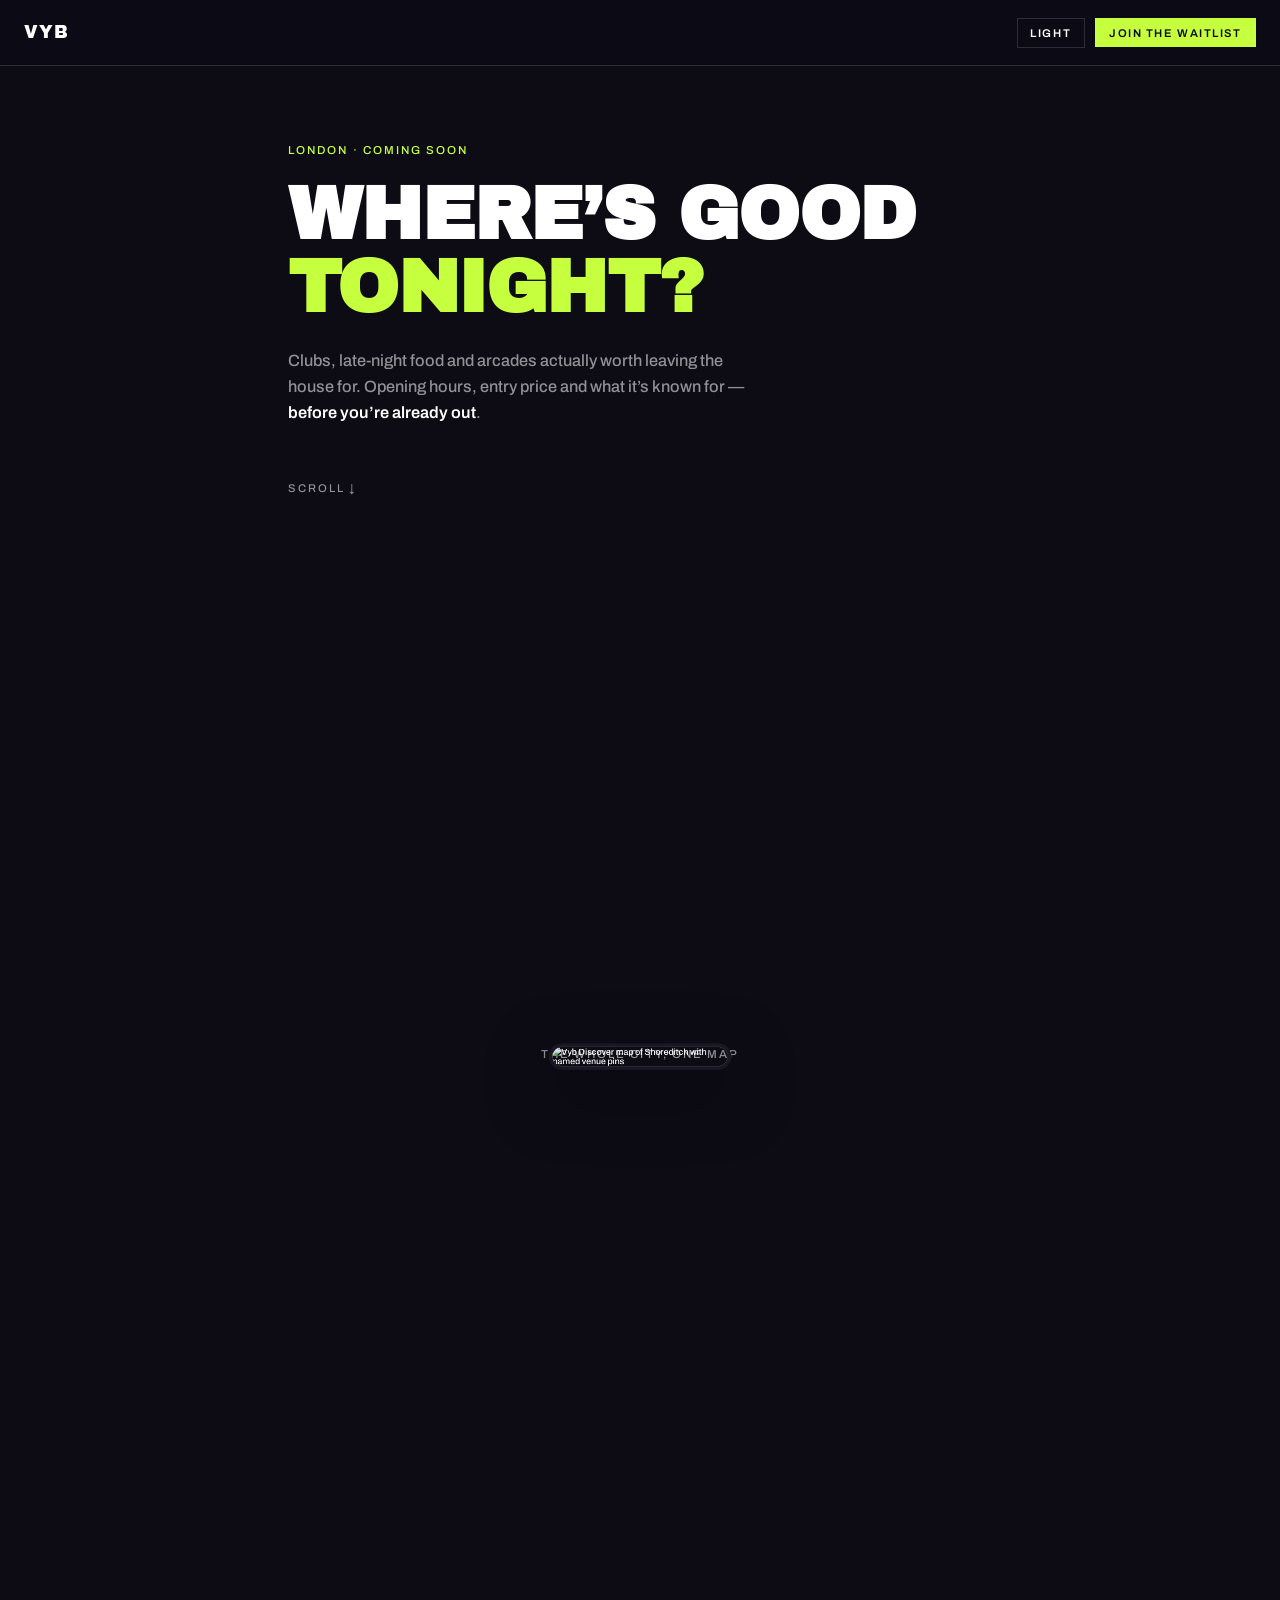
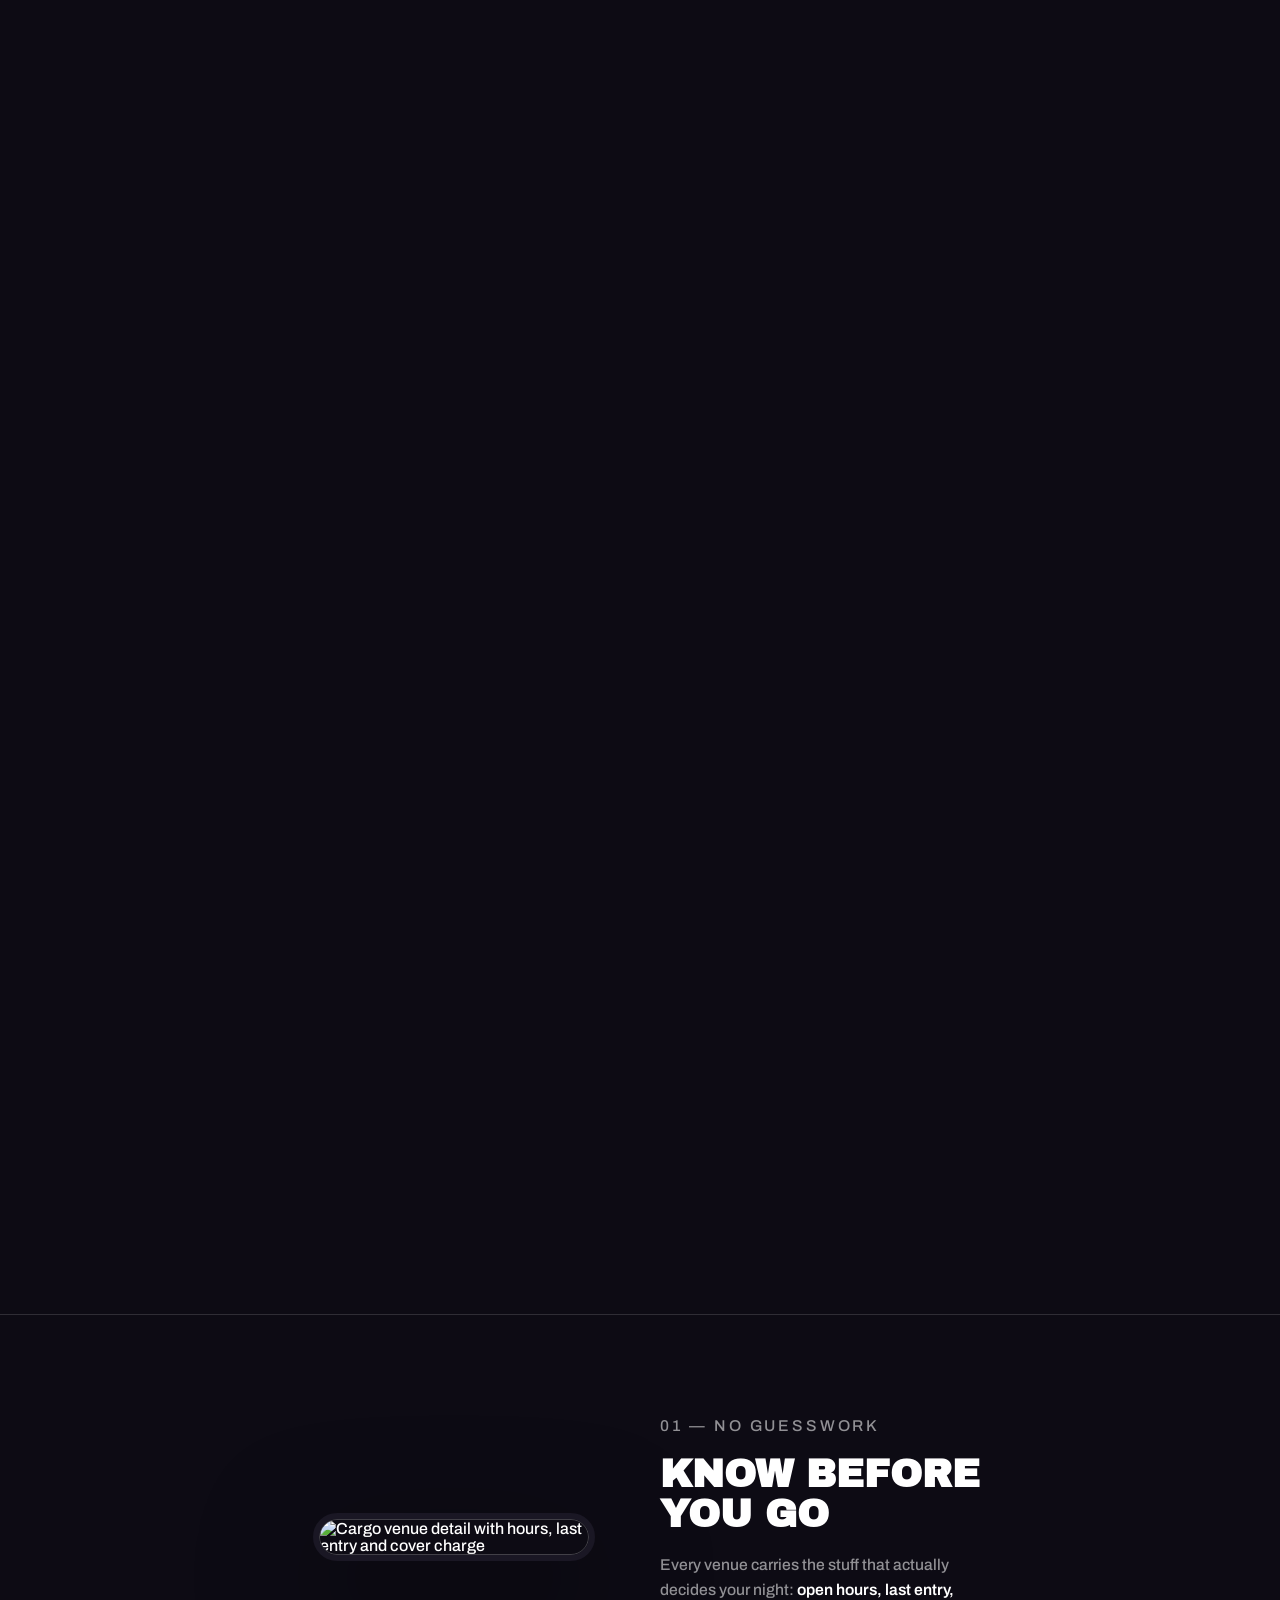
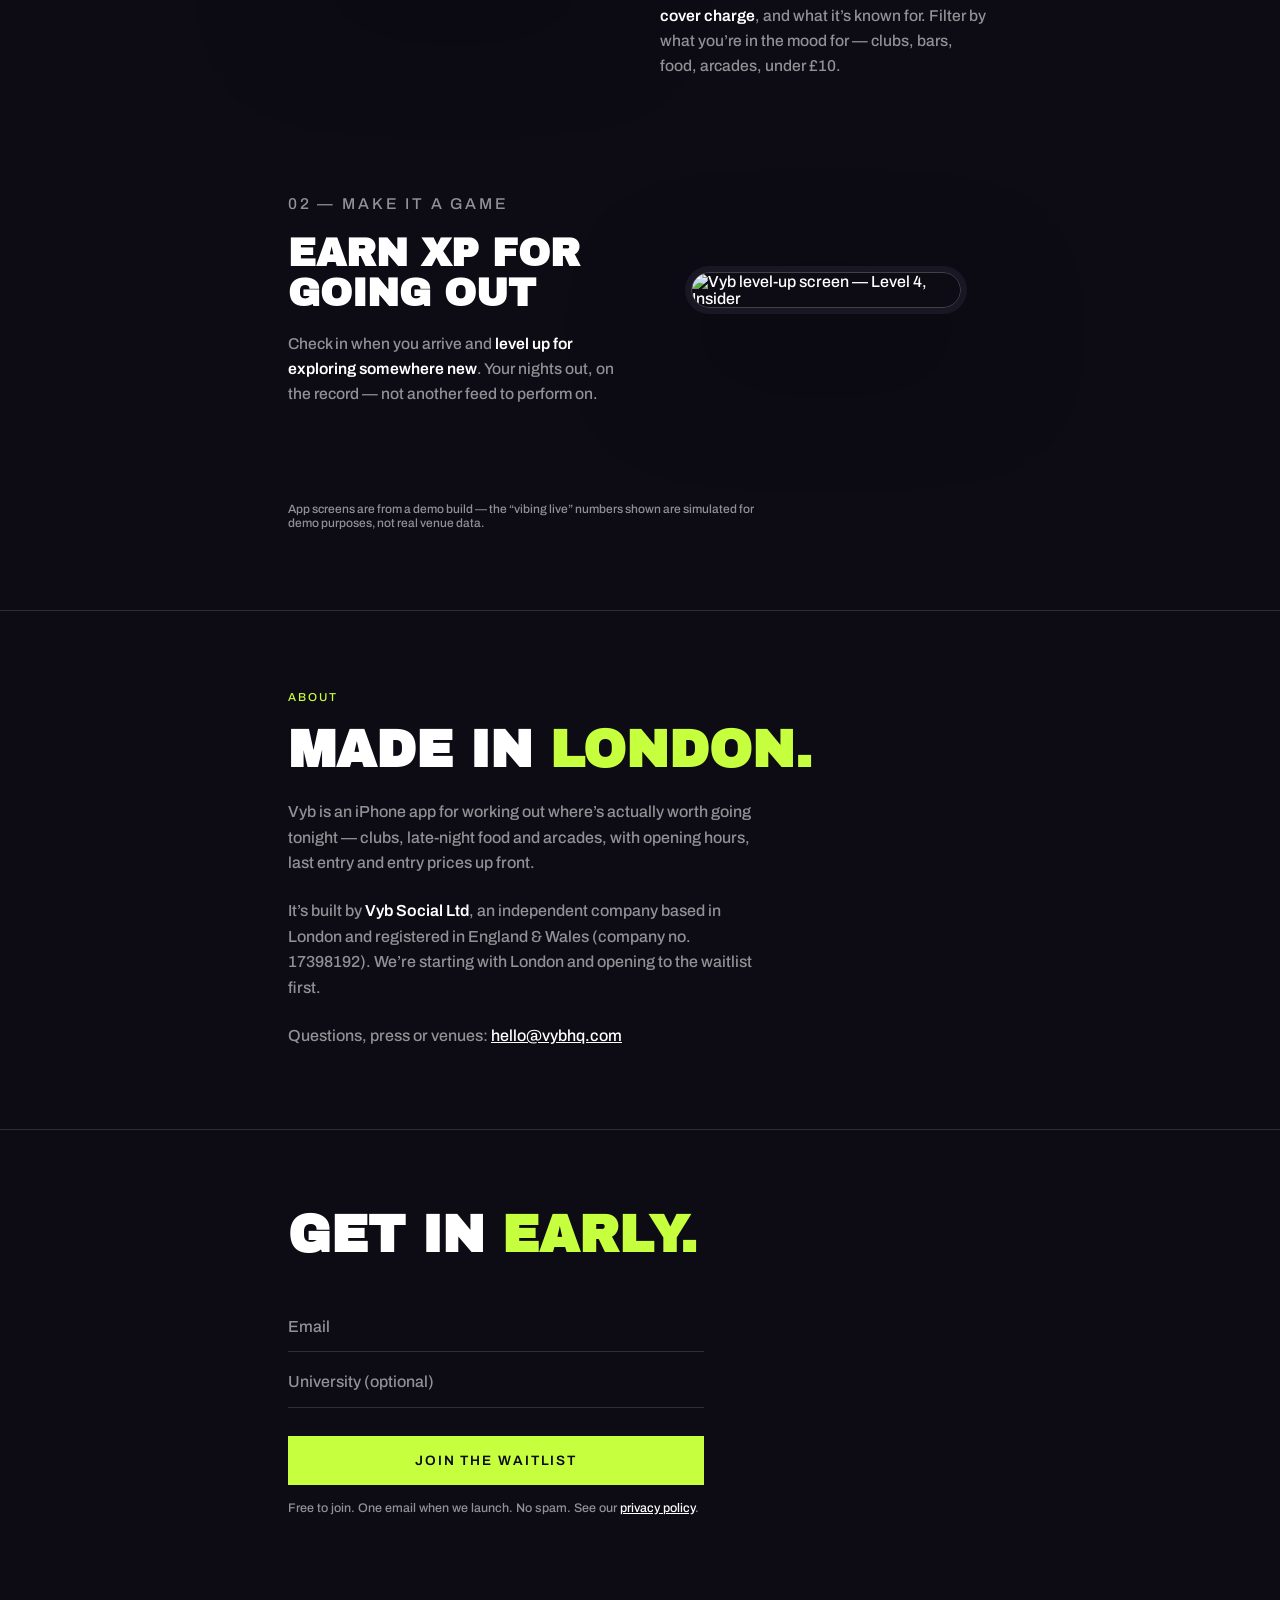
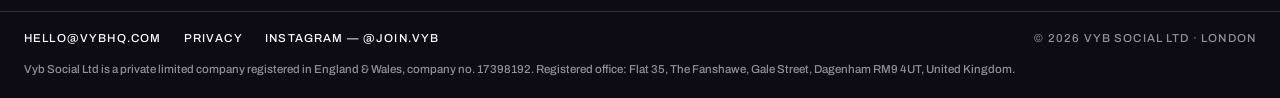
==== index.html @ f9a5bfe7 "Add About section, company footer, and privacy policy page Ties vybhq.com to Vyb Social Ltd for Appl" ====
<!DOCTYPE html>
<html lang="en">
<head>
<meta charset="utf-8">
<meta name="viewport" content="width=device-width, initial-scale=1">
<title>Vyb — Where's good tonight?</title>
<meta name="description" content="Vyb is how London finds where's actually good tonight — clubs, late-night food and arcades, with real prices up front. Join the waitlist.">
<meta property="og:title" content="Vyb — Where's good tonight?">
<meta property="og:description" content="How London finds where's actually good tonight. Join the waitlist.">
<meta property="og:type" content="website">
<link rel="icon" href="data:image/svg+xml,<svg xmlns='http://www.w3.org/2000/svg' viewBox='0 0 100 100'><rect width='100' height='100' rx='22' fill='%230D0B14'/><text x='50' y='72' font-size='60' font-family='Arial Black,sans-serif' font-weight='900' fill='%23C6FF3E' text-anchor='middle'>V</text></svg>">
<link rel="preconnect" href="https://fonts.googleapis.com">
<link rel="preconnect" href="https://fonts.gstatic.com" crossorigin>
<link href="https://fonts.googleapis.com/css2?family=Archivo:wght@500;600&family=Archivo+Black&display=swap" rel="stylesheet">
<style>
  :root {
    --bg: #0D0B14;
    --ink: #FFFFFF;
    --accent: #C6FF3E;
    --on-accent: #0D0B14;
    --muted: rgba(255,255,255,.55);
    --line: rgba(255,255,255,.14);
    --phone-shadow: rgba(0,0,0,.6);
    --phone-rim: rgba(255,255,255,.22);
    --phone-bezel: #1a1724;
    --header-bg: rgba(13,11,20,.85);
  }
  [data-theme="light"] {
    --bg: #FFF6E8;
    --ink: #1B1B1B;
    --accent: #FF5C1F;
    --on-accent: #FFFFFF;
    --muted: #9C8B72;
    --line: rgba(27,27,27,.16);
    --phone-shadow: rgba(27,27,27,.25);
    --phone-rim: rgba(27,27,27,.35);
    --phone-bezel: #1B1B1B;
    --header-bg: rgba(255,246,232,.88);
  }
  * { margin: 0; padding: 0; box-sizing: border-box; }
  html { -webkit-text-size-adjust: 100%; scroll-behavior: smooth; }
  body {
    background: var(--bg);
    color: var(--ink);
    font-family: "Archivo", system-ui, sans-serif;
    font-weight: 500;
    overflow-x: hidden;
    transition: background .25s, color .25s;
  }
  header {
    position: fixed;
    top: 0; left: 0; right: 0;
    z-index: 10;
    display: flex;
    justify-content: space-between;
    align-items: center;
    padding: 1.1rem 1.5rem;
    background: var(--header-bg);
    backdrop-filter: blur(12px);
    border-bottom: 1px solid var(--line);
  }
  .header-right { display: flex; align-items: center; gap: .6rem; }
  .theme-toggle {
    font: inherit;
    font-size: .7rem;
    font-weight: 600;
    letter-spacing: .14em;
    text-transform: uppercase;
    color: var(--ink);
    background: none;
    border: 1px solid var(--line);
    padding: .5rem .8rem;
    cursor: pointer;
    margin: 0;
    width: auto;
  }
  .theme-toggle:hover { border-color: var(--ink); opacity: 1; }
  .wordmark {
    font-family: "Archivo Black", sans-serif;
    font-size: 1.1rem;
    letter-spacing: .06em;
  }
  .header-cta {
    font-size: .7rem;
    font-weight: 600;
    letter-spacing: .14em;
    text-transform: uppercase;
    color: var(--on-accent);
    background: var(--accent);
    padding: .55rem .9rem;
    text-decoration: none;
  }
  section { padding: 0 1.5rem; }
  .inner { max-width: 44rem; margin: 0 auto; }

  /* hero */
  .hero { padding-top: 9rem; padding-bottom: 5rem; }
  .kicker {
    font-size: .72rem;
    letter-spacing: .18em;
    text-transform: uppercase;
    color: var(--accent);
    margin-bottom: 1.4rem;
  }
  h1 {
    font-family: "Archivo Black", sans-serif;
    font-size: clamp(2.6rem, 11vw, 4.6rem);
    line-height: .98;
    text-transform: uppercase;
    letter-spacing: -.01em;
  }
  h1 span { color: var(--accent); }
  .sub {
    margin-top: 1.6rem;
    max-width: 30rem;
    font-size: 1.02rem;
    line-height: 1.6;
    color: var(--muted);
  }
  .sub b { color: var(--ink); font-weight: 600; }
  .scroll-cue {
    margin-top: 3.5rem;
    font-size: .7rem;
    letter-spacing: .18em;
    text-transform: uppercase;
    color: var(--muted);
  }

  /* sticky phone zoom */
  .zoom-stage { height: 260svh; position: relative; padding: 0; }
  .zoom-sticky {
    position: sticky;
    top: 0;
    height: 100svh;
    display: flex;
    flex-direction: column;
    align-items: center;
    justify-content: center;
    overflow: hidden;
  }
  .phone {
    width: min(72vw, 320px);
    border-radius: 2.6rem;
    border: 1px solid var(--phone-rim);
    outline: 6px solid var(--phone-bezel);
    overflow: hidden;
    transform-origin: center center;
    will-change: transform;
    box-shadow: 0 40px 120px var(--phone-shadow);
  }
  .phone img { display: block; width: 100%; height: auto; }
  .zoom-caption {
    margin-top: 1.4rem;
    text-align: center;
    font-size: .72rem;
    letter-spacing: .18em;
    text-transform: uppercase;
    color: var(--muted);
    transition: opacity .3s;
  }

  /* feature rows */
  .features { border-top: 1px solid var(--line); padding-top: 5rem; padding-bottom: 2rem; }
  .feature {
    display: grid;
    grid-template-columns: 1fr;
    gap: 2.5rem;
    align-items: center;
    padding-bottom: 6rem;
  }
  @media (min-width: 700px) {
    .feature { grid-template-columns: 1fr 1fr; }
    .feature.flip .feature-media { order: 2; }
  }
  .feature-media { display: flex; justify-content: center; }
  .feature-media .phone {
    width: min(64vw, 270px);
    opacity: 0;
    transform: translateY(40px) scale(.96);
    transition: opacity .7s ease, transform .7s ease;
  }
  .feature.visible .phone { opacity: 1; transform: none; }
  .demo-note {
    font-size: .75rem;
    color: var(--muted);
    padding-bottom: 3rem;
    max-width: 30rem;
  }
  .f-num {
    font-size: .72rem;
    letter-spacing: .18em;
    text-transform: uppercase;
    color: var(--accent);
    margin-bottom: 1rem;
  }
  .feature h2 {
    font-family: "Archivo Black", sans-serif;
    font-size: clamp(1.7rem, 6vw, 2.4rem);
    line-height: 1.05;
    text-transform: uppercase;
  }
  .feature p {
    margin-top: 1.1rem;
    font-size: .98rem;
    line-height: 1.6;
    color: var(--muted);
    max-width: 26rem;
  }
  .feature p b { color: var(--ink); font-weight: 600; }

  /* waitlist */
  .join { border-top: 1px solid var(--line); padding-top: 5rem; padding-bottom: 6rem; }
  .join h2, .about h2 {
    font-family: "Archivo Black", sans-serif;
    font-size: clamp(2rem, 8vw, 3.2rem);
    line-height: 1;
    text-transform: uppercase;
  }
  .join h2 span, .about h2 span { color: var(--accent); }

  /* about */
  .about { border-top: 1px solid var(--line); padding-top: 5rem; padding-bottom: 5rem; }
  .about p:not(.kicker) {
    margin-top: 1.4rem;
    max-width: 30rem;
    font-size: 1rem;
    line-height: 1.6;
    color: var(--muted);
  }
  .about b { color: var(--ink); font-weight: 600; }
  .about a { color: var(--ink); }
  form { margin-top: 2.5rem; max-width: 26rem; }
  .field { border-bottom: 1px solid var(--line); }
  .field + .field { margin-top: .25rem; }
  input {
    width: 100%;
    font: inherit;
    font-size: 1rem;
    color: var(--ink);
    background: none;
    border: none;
    padding: 1.05rem 0;
    outline: none;
  }
  input::placeholder { color: var(--muted); }
  .field:focus-within { border-color: var(--accent); }
  button {
    margin-top: 1.75rem;
    width: 100%;
    font: inherit;
    font-weight: 600;
    font-size: .85rem;
    letter-spacing: .14em;
    text-transform: uppercase;
    color: var(--on-accent);
    background: var(--accent);
    border: none;
    padding: 1.05rem;
    cursor: pointer;
  }
  button:hover { opacity: .92; }
  button:disabled { opacity: .55; cursor: wait; }
  .note { margin-top: 1rem; font-size: .78rem; color: var(--muted); }
  .note a { color: var(--ink); }
  .error { display: none; margin-top: .9rem; font-size: .85rem; color: var(--accent); }
  #success { display: none; margin-top: 2.5rem; max-width: 26rem; }
  #success .in {
    font-size: .72rem;
    letter-spacing: .18em;
    text-transform: uppercase;
    color: var(--muted);
  }
  #success .position {
    font-family: "Archivo Black", sans-serif;
    font-size: clamp(3rem, 14vw, 5rem);
    line-height: 1;
    color: var(--accent);
    margin: .6rem 0 1rem;
  }
  #success .move-up { font-size: .95rem; line-height: 1.6; color: var(--muted); }
  #success .move-up b { color: var(--ink); font-weight: 600; }
  .share-row { display: flex; gap: .6rem; margin-top: 1.5rem; }
  .share-row a, .share-row button {
    flex: 1;
    margin: 0;
    display: flex;
    align-items: center;
    justify-content: center;
    font-size: .8rem;
    font-weight: 600;
    letter-spacing: .1em;
    text-transform: uppercase;
    padding: .95rem .5rem;
    text-decoration: none;
    cursor: pointer;
  }
  .share-row .wa { background: var(--accent); color: var(--on-accent); border: 1px solid var(--accent); }
  .share-row .copy { background: none; color: var(--ink); border: 1px solid var(--line); }

  footer {
    border-top: 1px solid var(--line);
    padding: 1.25rem 1.5rem;
    display: flex;
    justify-content: space-between;
    align-items: center;
    gap: 1rem;
    flex-wrap: wrap;
    font-size: .72rem;
    letter-spacing: .1em;
    text-transform: uppercase;
    color: var(--muted);
  }
  footer a { color: var(--ink); text-decoration: none; }
  footer a:hover { color: var(--accent); }
  .footer-links { display: flex; flex-wrap: wrap; gap: .6rem 1.4rem; }
  .legal {
    flex-basis: 100%;
    font-size: .72rem;
    letter-spacing: 0;
    text-transform: none;
    line-height: 1.6;
  }

  @media (prefers-reduced-motion: reduce) {
    .zoom-stage { height: auto; padding: 4rem 1.5rem; }
    .zoom-sticky { position: static; height: auto; }
    .phone { transform: none !important; }
    .feature-media .phone { opacity: 1; transform: none; transition: none; }
  }
</style>
<script async src="https://aromatic-caribou-889.convex.site/api/a/am_lQ6qWeXBk58IrmuK"></script>
</head>
<body>
  <header>
    <div class="wordmark">VYB</div>
    <div class="header-right">
      <button class="theme-toggle" id="theme-toggle" type="button" aria-label="Switch colour theme">Light</button>
      <a class="header-cta" href="#join">Join the waitlist</a>
    </div>
  </header>

  <section class="hero">
    <div class="inner">
      <p class="kicker">London · Coming soon</p>
      <h1>Where’s good <span>tonight?</span></h1>
      <p class="sub">Clubs, late-night food and arcades actually worth leaving the house for. Opening hours, entry price and what it’s known for — <b>before you’re already out</b>.</p>
      <p class="scroll-cue">Scroll ↓</p>
    </div>
  </section>

  <section class="zoom-stage" id="zoom-stage">
    <div class="zoom-sticky">
      <div class="phone" id="zoom-phone">
        <img src="assets/07-discover-zoom.png" data-dark="assets/07-discover-zoom.png" data-light="assets/08-discover-day.png" alt="Vyb Discover map of Shoreditch with named venue pins" loading="lazy">
      </div>
      <p class="zoom-caption" id="zoom-caption">The whole city, one map</p>
    </div>
  </section>

  <section class="features">
    <div class="inner">
      <div class="feature">
        <div class="feature-media"><div class="phone"><img src="assets/04-detail.png" data-dark="assets/04-detail.png" data-light="assets/09-detail-day.png" alt="Cargo venue detail with hours, last entry and cover charge" loading="lazy"></div></div>
        <div class="feature-copy">
          <p class="f-num">01 — No guesswork</p>
          <h2>Know before you go</h2>
          <p>Every venue carries the stuff that actually decides your night: <b>open hours, last entry, cover charge</b>, and what it’s known for. Filter by what you’re in the mood for — clubs, bars, food, arcades, under £10.</p>
        </div>
      </div>
      <div class="feature flip">
        <div class="feature-media"><div class="phone"><img src="assets/10-levelup-night.png" data-dark="assets/10-levelup-night.png" data-light="assets/11-levelup-day.png" alt="Vyb level-up screen — Level 4, Insider" loading="lazy"></div></div>
        <div class="feature-copy">
          <p class="f-num">02 — Make it a game</p>
          <h2>Earn XP for going out</h2>
          <p>Check in when you arrive and <b>level up for exploring somewhere new</b>. Your nights out, on the record — not another feed to perform on.</p>
        </div>
      </div>
      <p class="demo-note">App screens are from a demo build — the “vibing live” numbers shown are simulated for demo purposes, not real venue data.</p>
    </div>
  </section>

  <section class="about" id="about">
    <div class="inner">
      <p class="kicker">About</p>
      <h2>Made in <span>London.</span></h2>
      <p>Vyb is an iPhone app for working out where’s actually worth going tonight — clubs, late-night food and arcades, with opening hours, last entry and entry prices up front.</p>
      <p>It’s built by <b>Vyb Social Ltd</b>, an independent company based in London and registered in England &amp; Wales (company no. 17398192). We’re starting with London and opening to the waitlist first.</p>
      <p>Questions, press or venues: <a href="mailto:hello@vybhq.com">hello@vybhq.com</a></p>
    </div>
  </section>

  <section class="join" id="join">
    <div class="inner">
      <h2>Get in <span>early.</span></h2>
      <form id="waitlist-form" novalidate>
        <div class="field">
          <input type="email" id="email" name="email" placeholder="Email" autocomplete="email" required>
        </div>
        <div class="field">
          <input type="text" id="university" name="university" placeholder="University (optional)" autocomplete="organization" list="unis">
        </div>
        <datalist id="unis">
          <option value="UCL"><option value="King's College London"><option value="Imperial College London">
          <option value="LSE"><option value="Queen Mary University of London"><option value="City, University of London">
          <option value="University of Westminster"><option value="Goldsmiths"><option value="University of the Arts London">
          <option value="University of Greenwich"><option value="London Met"><option value="Kingston University">
          <option value="Middlesex University"><option value="Brunel University"><option value="University of East London">
          <option value="Roehampton"><option value="St George's"><option value="Royal Holloway">
        </datalist>
        <button type="submit" id="join-btn">Join the waitlist</button>
        <p class="error" id="error-msg"></p>
      </form>
      <p class="note">Free to join. One email when we launch. No spam. See our <a href="privacy.html">privacy policy</a>.</p>

      <div id="success">
        <p class="in">You’re in — your spot</p>
        <div class="position" id="position">#—</div>
        <p class="move-up">Every mate who joins with your link <b>moves you up the list</b>.</p>
        <div class="share-row">
          <a class="wa" id="wa-share" href="#" target="_blank" rel="noopener">Share on WhatsApp</a>
          <button class="copy" id="copy-link" type="button">Copy link</button>
        </div>
      </div>
    </div>
  </section>

  <footer>
    <nav class="footer-links">
      <a href="mailto:hello@vybhq.com">hello@vybhq.com</a>
      <a href="privacy.html">Privacy</a>
      <a href="https://instagram.com/join.vyb" target="_blank" rel="noopener">Instagram — @join.vyb</a>
    </nav>
    <span>© 2026 Vyb Social Ltd · London</span>
    <p class="legal">Vyb Social Ltd is a private limited company registered in England &amp; Wales, company no. 17398192. Registered office: Flat 35, The Fanshawe, Gale Street, Dagenham RM9 4UT, United Kingdom.</p>
  </footer>

<script>
  // Theme toggle: mirrors the app's night (default) / day modes.
  (function () {
    var root = document.documentElement;
    var btn = document.getElementById("theme-toggle");
    function apply(mode) {
      if (mode === "light") root.setAttribute("data-theme", "light");
      else root.removeAttribute("data-theme");
      btn.textContent = mode === "light" ? "Dark" : "Light";
      document.querySelectorAll("img[data-dark]").forEach(function (img) {
        img.src = mode === "light" ? img.dataset.light : img.dataset.dark;
      });
      try { localStorage.setItem("vyb-theme", mode); } catch (e) {}
    }
    var saved = null;
    try { saved = localStorage.getItem("vyb-theme"); } catch (e) {}
    if (saved === "light") apply("light");
    btn.addEventListener("click", function () {
      apply(root.getAttribute("data-theme") === "light" ? "dark" : "light");
    });
  })();

  // Sticky phone zoom: scale/settle the phone as the stage scrolls through.
  (function () {
    var stage = document.getElementById("zoom-stage");
    var phone = document.getElementById("zoom-phone");
    var caption = document.getElementById("zoom-caption");
    var reduced = window.matchMedia("(prefers-reduced-motion: reduce)").matches;
    if (reduced) return;
    function onScroll() {
      var r = stage.getBoundingClientRect();
      var total = r.height - window.innerHeight;
      var p = Math.min(1, Math.max(0, -r.top / total));
      var scale = 0.55 + p * 0.45;           // 0.55 -> 1.0, caption stays clear
      var ty = (1 - p) * 10;                  // slight rise
      phone.style.transform = "scale(" + scale + ") translateY(" + ty + "vh)";
      caption.style.opacity = p > 0.55 ? 1 : 0;
    }
    window.addEventListener("scroll", onScroll, { passive: true });
    onScroll();
  })();

  // Feature reveals
  (function () {
    var obs = new IntersectionObserver(function (entries) {
      entries.forEach(function (e) {
        if (e.isIntersecting) e.target.classList.add("visible");
      });
    }, { threshold: 0.25 });
    document.querySelectorAll(".feature").forEach(function (f) { obs.observe(f); });
  })();

  var WAITLIST_ID = 32997;

  var form = document.getElementById("waitlist-form");
  var btn = document.getElementById("join-btn");
  var errorMsg = document.getElementById("error-msg");
  var successCard = document.getElementById("success");

  function showError(msg) {
    errorMsg.textContent = msg;
    errorMsg.style.display = "block";
  }

  form.addEventListener("submit", function (e) {
    e.preventDefault();
    errorMsg.style.display = "none";

    var email = document.getElementById("email").value.trim();
    if (!/^[^\s@]+@[^\s@]+\.[^\s@]+$/.test(email)) {
      showError("That email doesn’t look right — try again?");
      return;
    }

    var params = new URLSearchParams(location.search);
    btn.disabled = true;
    btn.textContent = "Joining…";

    fetch("https://api.getwaitlist.com/api/v1/signup", {
      method: "POST",
      headers: { "Content-Type": "application/json" },
      body: JSON.stringify({
        email: email,
        waitlist_id: WAITLIST_ID,
        referral_link: document.URL,
        metadata: {
          university: document.getElementById("university").value.trim() || "unknown",
          src: params.get("src") || "direct"
        }
      })
    })
      .then(function (res) {
        if (!res.ok) throw new Error("HTTP " + res.status);
        return res.json();
      })
      .then(function (data) {
        form.style.display = "none";
        document.querySelector(".note").style.display = "none";
        document.getElementById("position").textContent =
          "#" + (data.priority != null ? data.priority : "?");
        var myLink = location.origin + location.pathname + "?ref_id=" + (data.referral_token || "");
        var waText = encodeURIComponent(
          "found the app that sorts your night out in London — join the waitlist with my link: " + myLink
        );
        document.getElementById("wa-share").href = "https://wa.me/?text=" + waText;
        document.getElementById("copy-link").addEventListener("click", function () {
          navigator.clipboard.writeText(myLink).then(function () {
            document.getElementById("copy-link").textContent = "Copied";
          });
        });
        successCard.style.display = "block";
        successCard.scrollIntoView({ behavior: "smooth", block: "center" });
      })
      .catch(function () {
        btn.disabled = false;
        btn.textContent = "Join the waitlist";
        showError("Something went wrong — give it another go in a sec.");
      });
  });
</script>
</body>
</html>
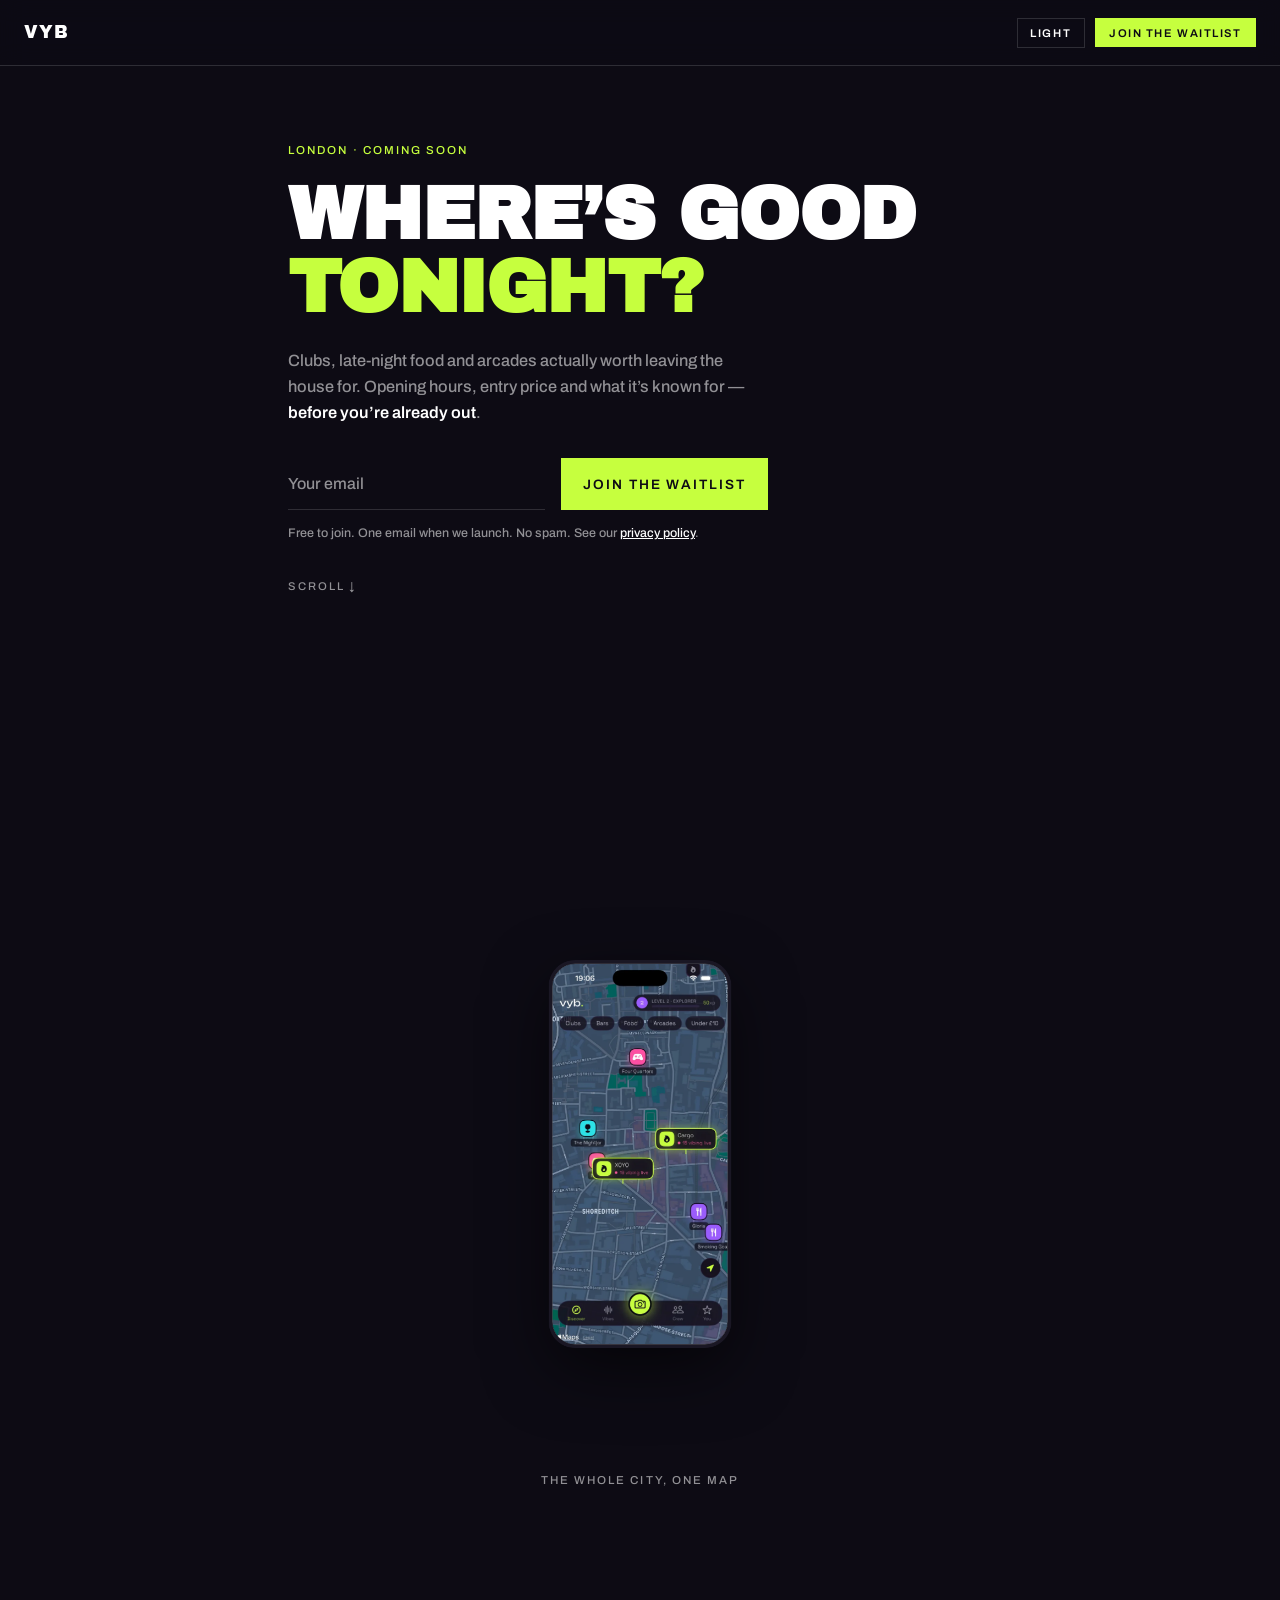
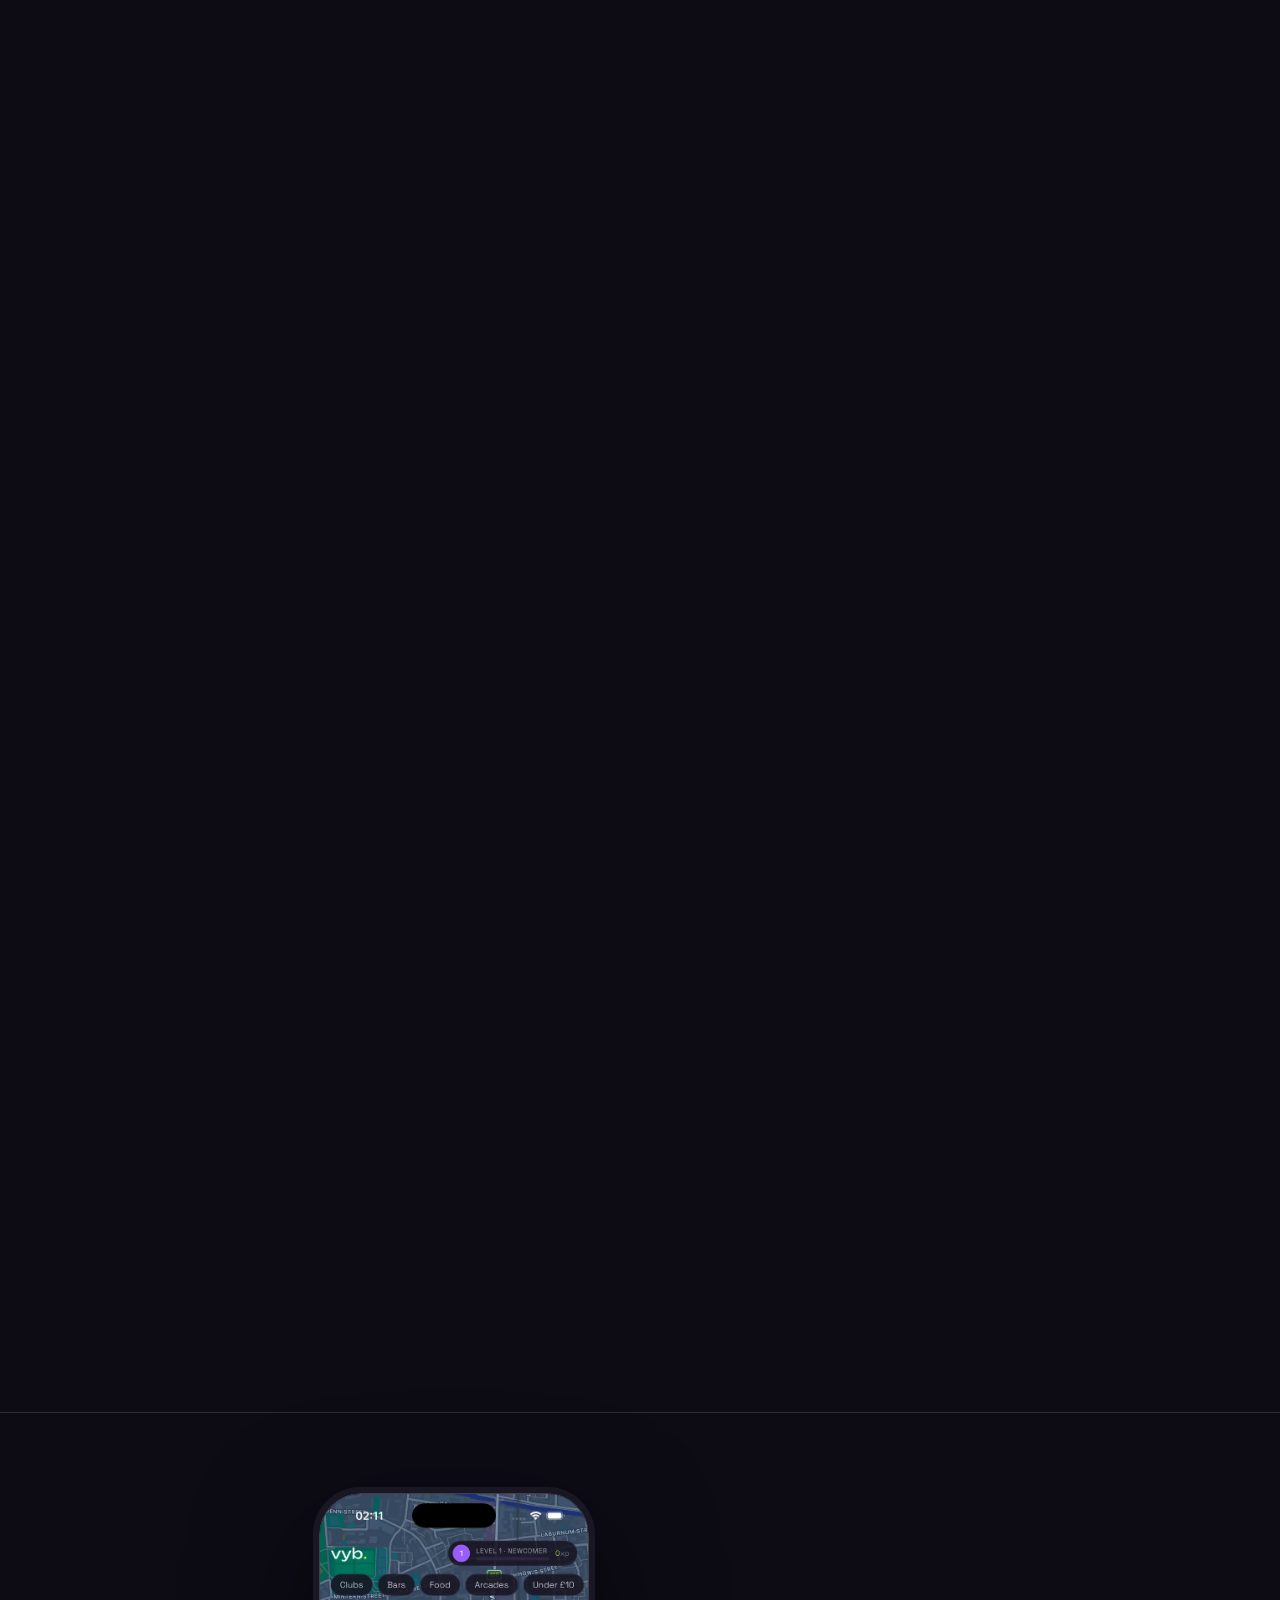
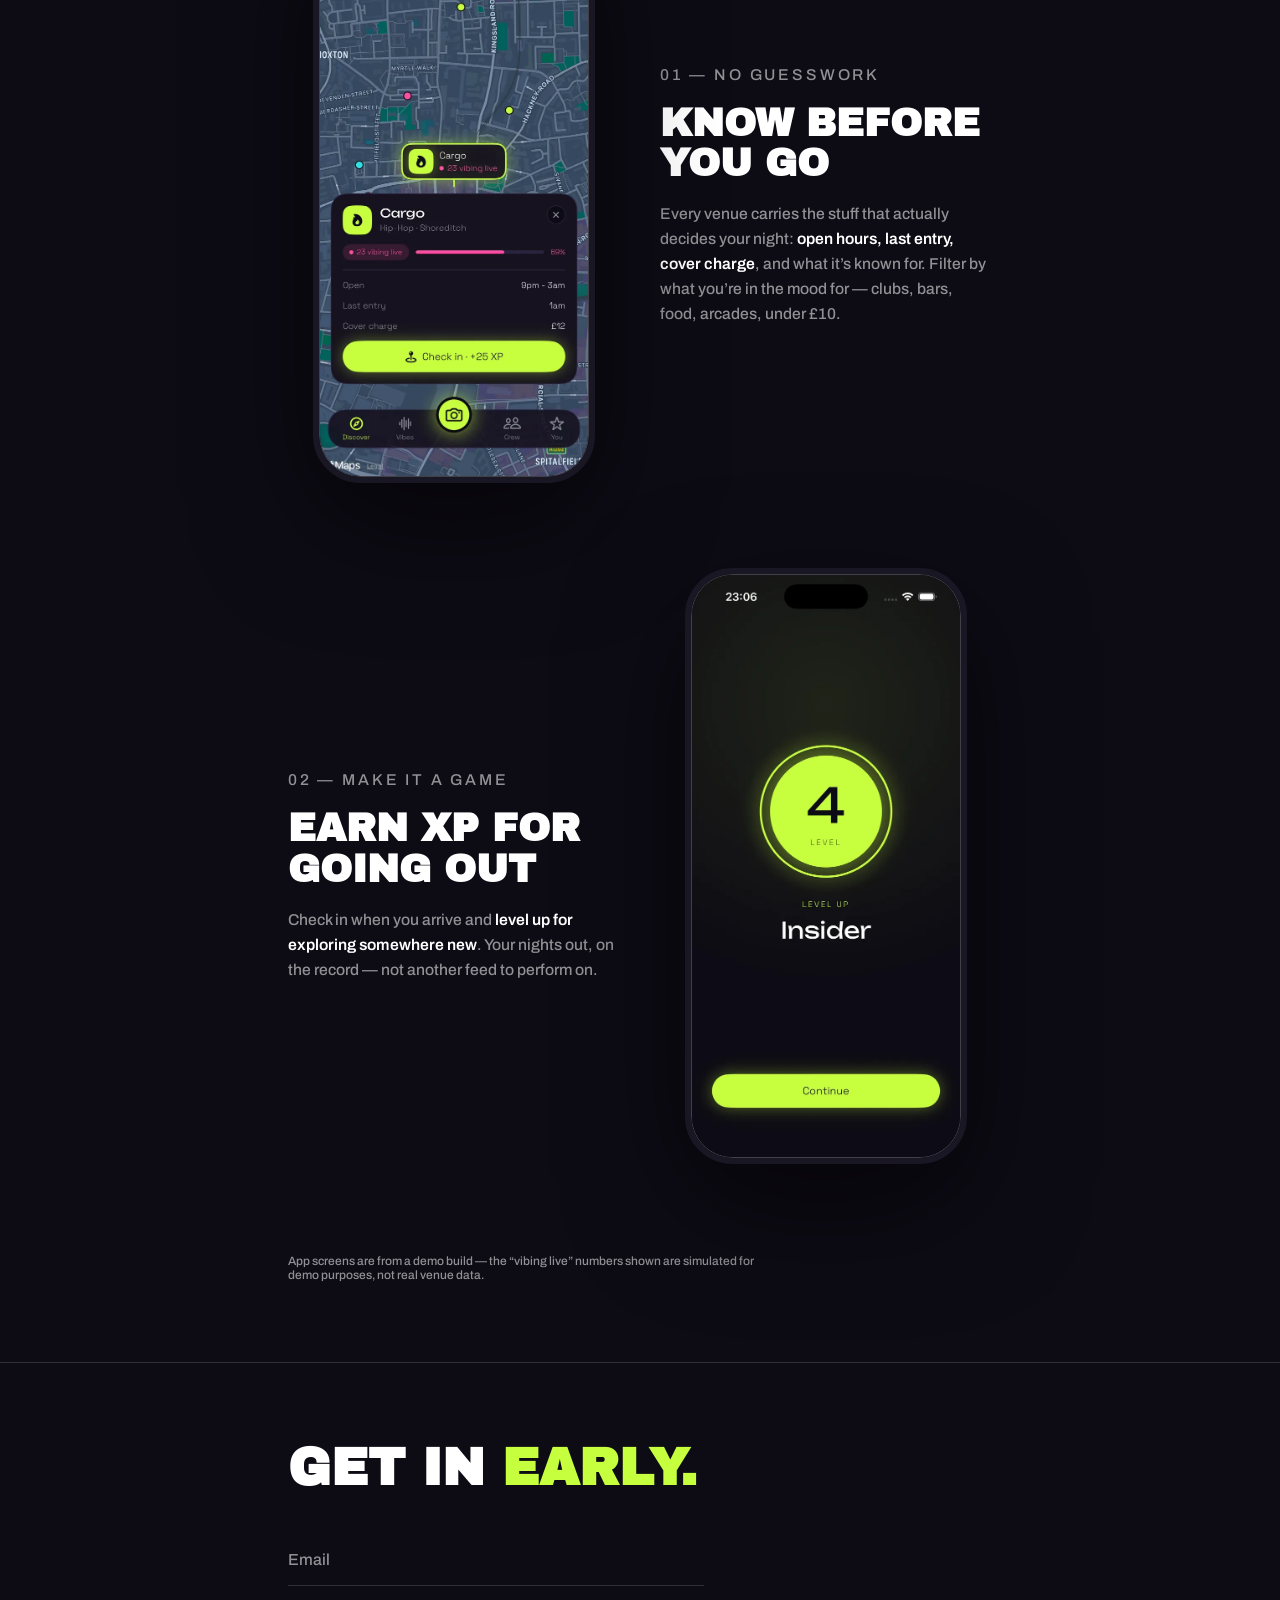
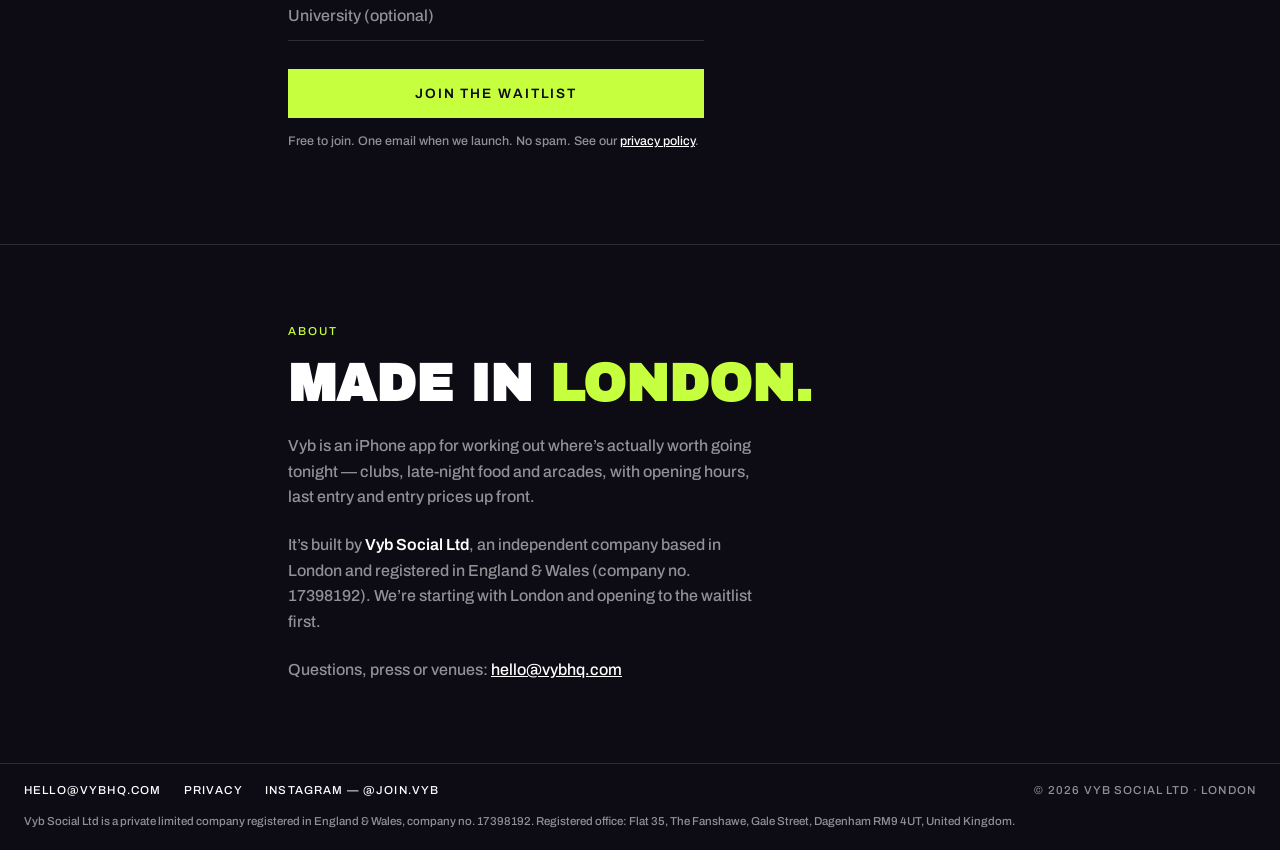
==== commit 85b2d84b: "Add hero signup, social preview, WebP screenshots and light-mode contrast fixes - Add an email signu" ====
--- a/index.html
+++ b/index.html
@@ -5,9 +5,22 @@
 <meta name="viewport" content="width=device-width, initial-scale=1">
 <title>Vyb — Where's good tonight?</title>
 <meta name="description" content="Vyb is how London finds where's actually good tonight — clubs, late-night food and arcades, with real prices up front. Join the waitlist.">
+<link rel="canonical" href="https://www.vybhq.com/">
 <meta property="og:title" content="Vyb — Where's good tonight?">
 <meta property="og:description" content="How London finds where's actually good tonight. Join the waitlist.">
 <meta property="og:type" content="website">
+<meta property="og:url" content="https://www.vybhq.com/">
+<meta property="og:site_name" content="Vyb">
+<meta property="og:locale" content="en_GB">
+<meta property="og:image" content="https://www.vybhq.com/assets/og-image.jpg">
+<meta property="og:image:type" content="image/jpeg">
+<meta property="og:image:width" content="1200">
+<meta property="og:image:height" content="630">
+<meta property="og:image:alt" content="Vyb — Where's good tonight? The Vyb app's map of Shoreditch venues on an iPhone.">
+<meta name="twitter:card" content="summary_large_image">
+<meta name="twitter:title" content="Vyb — Where's good tonight?">
+<meta name="twitter:description" content="How London finds where's actually good tonight. Join the waitlist.">
+<meta name="twitter:image" content="https://www.vybhq.com/assets/og-image.jpg">
 <link rel="icon" href="data:image/svg+xml,<svg xmlns='http://www.w3.org/2000/svg' viewBox='0 0 100 100'><rect width='100' height='100' rx='22' fill='%230D0B14'/><text x='50' y='72' font-size='60' font-family='Arial Black,sans-serif' font-weight='900' fill='%23C6FF3E' text-anchor='middle'>V</text></svg>">
 <link rel="preconnect" href="https://fonts.googleapis.com">
 <link rel="preconnect" href="https://fonts.gstatic.com" crossorigin>
@@ -17,6 +30,7 @@
     --bg: #0D0B14;
     --ink: #FFFFFF;
     --accent: #C6FF3E;
+    --accent-text: #C6FF3E;
     --on-accent: #0D0B14;
     --muted: rgba(255,255,255,.55);
     --line: rgba(255,255,255,.14);
@@ -28,9 +42,10 @@
   [data-theme="light"] {
     --bg: #FFF6E8;
     --ink: #1B1B1B;
-    --accent: #FF5C1F;
-    --on-accent: #FFFFFF;
-    --muted: #9C8B72;
+    --accent: #FF5C1F;       /* fills (buttons) — pair with dark text, 5.6:1 */
+    --accent-text: #C9410C;  /* orange text on cream — 4.6:1 (AA) */
+    --on-accent: #1B1B1B;
+    --muted: #6E6250;        /* 5.6:1 on cream (AA) */
     --line: rgba(27,27,27,.16);
     --phone-shadow: rgba(27,27,27,.25);
     --phone-rim: rgba(27,27,27,.35);
@@ -94,12 +109,15 @@
   .inner { max-width: 44rem; margin: 0 auto; }
 
   /* hero */
-  .hero { padding-top: 9rem; padding-bottom: 5rem; }
+  .hero { padding-top: 7.5rem; padding-bottom: 4rem; }
+  @media (min-width: 700px) {
+    .hero { padding-top: 9rem; padding-bottom: 5rem; }
+  }
   .kicker {
     font-size: .72rem;
     letter-spacing: .18em;
     text-transform: uppercase;
-    color: var(--accent);
+    color: var(--accent-text);
     margin-bottom: 1.4rem;
   }
   h1 {
@@ -109,7 +127,7 @@
     text-transform: uppercase;
     letter-spacing: -.01em;
   }
-  h1 span { color: var(--accent); }
+  h1 span { color: var(--accent-text); }
   .sub {
     margin-top: 1.6rem;
     max-width: 30rem;
@@ -118,8 +136,17 @@
     color: var(--muted);
   }
   .sub b { color: var(--ink); font-weight: 600; }
+  .hero-signup { margin-top: 2rem; max-width: 30rem; }
+  .hero-signup form { margin-top: 0; max-width: none; }
+  .hero-row { display: flex; flex-direction: column; }
+  .hero-row button { margin-top: 1rem; }
+  @media (min-width: 520px) {
+    .hero-row { flex-direction: row; align-items: stretch; gap: 1rem; }
+    .hero-row .field { flex: 1; }
+    .hero-row button { margin-top: 0; width: auto; padding: 1.05rem 1.4rem; white-space: nowrap; }
+  }
   .scroll-cue {
-    margin-top: 3.5rem;
+    margin-top: 2.5rem;
     font-size: .7rem;
     letter-spacing: .18em;
     text-transform: uppercase;
@@ -190,7 +217,7 @@
     font-size: .72rem;
     letter-spacing: .18em;
     text-transform: uppercase;
-    color: var(--accent);
+    color: var(--accent-text);
     margin-bottom: 1rem;
   }
   .feature h2 {
@@ -216,7 +243,7 @@
     line-height: 1;
     text-transform: uppercase;
   }
-  .join h2 span, .about h2 span { color: var(--accent); }
+  .join h2 span, .about h2 span { color: var(--accent-text); }
 
   /* about */
   .about { border-top: 1px solid var(--line); padding-top: 5rem; padding-bottom: 5rem; }
@@ -243,7 +270,7 @@
     outline: none;
   }
   input::placeholder { color: var(--muted); }
-  .field:focus-within { border-color: var(--accent); }
+  .field:focus-within { border-color: var(--accent-text); }
   button {
     margin-top: 1.75rem;
     width: 100%;
@@ -262,7 +289,7 @@
   button:disabled { opacity: .55; cursor: wait; }
   .note { margin-top: 1rem; font-size: .78rem; color: var(--muted); }
   .note a { color: var(--ink); }
-  .error { display: none; margin-top: .9rem; font-size: .85rem; color: var(--accent); }
+  .error { display: none; margin-top: .9rem; font-size: .85rem; color: var(--accent-text); }
   #success { display: none; margin-top: 2.5rem; max-width: 26rem; }
   #success .in {
     font-size: .72rem;
@@ -274,7 +301,7 @@
     font-family: "Archivo Black", sans-serif;
     font-size: clamp(3rem, 14vw, 5rem);
     line-height: 1;
-    color: var(--accent);
+    color: var(--accent-text);
     margin: .6rem 0 1rem;
   }
   #success .move-up { font-size: .95rem; line-height: 1.6; color: var(--muted); }
@@ -296,6 +323,11 @@
   }
   .share-row .wa { background: var(--accent); color: var(--on-accent); border: 1px solid var(--accent); }
   .share-row .copy { background: none; color: var(--ink); border: 1px solid var(--line); }
+  /* once signed up: hide every form; the other form(s) point to the success card */
+  .signup .done { display: none; margin-top: 1.5rem; font-size: .95rem; line-height: 1.6; color: var(--muted); }
+  .signup .done a { color: var(--ink); }
+  .signup.is-done form, .signup.is-done .note { display: none; }
+  .signup.is-done:not(.is-active) .done { display: block; }
 
   footer {
     border-top: 1px solid var(--line);
@@ -311,7 +343,7 @@
     color: var(--muted);
   }
   footer a { color: var(--ink); text-decoration: none; }
-  footer a:hover { color: var(--accent); }
+  footer a:hover { color: var(--accent-text); }
   .footer-links { display: flex; flex-wrap: wrap; gap: .6rem 1.4rem; }
   .legal {
     flex-basis: 100%;
@@ -344,6 +376,19 @@
       <p class="kicker">London · Coming soon</p>
       <h1>Where’s good <span>tonight?</span></h1>
       <p class="sub">Clubs, late-night food and arcades actually worth leaving the house for. Opening hours, entry price and what it’s known for — <b>before you’re already out</b>.</p>
+      <div class="signup hero-signup">
+        <form class="waitlist-form" novalidate>
+          <div class="hero-row">
+            <div class="field">
+              <input type="email" name="email" placeholder="Your email" autocomplete="email" aria-label="Email address" required>
+            </div>
+            <button type="submit">Join the waitlist</button>
+          </div>
+          <p class="error"></p>
+        </form>
+        <p class="note">Free to join. One email when we launch. No spam. See our <a href="privacy.html">privacy policy</a>.</p>
+        <p class="done">You’re on the list — <a href="#success">see your spot and referral link</a>.</p>
+      </div>
       <p class="scroll-cue">Scroll ↓</p>
     </div>
   </section>
@@ -351,7 +396,7 @@
   <section class="zoom-stage" id="zoom-stage">
     <div class="zoom-sticky">
       <div class="phone" id="zoom-phone">
-        <img src="assets/07-discover-zoom.png" data-dark="assets/07-discover-zoom.png" data-light="assets/08-discover-day.png" alt="Vyb Discover map of Shoreditch with named venue pins" loading="lazy">
+        <img src="assets/07-discover-zoom.webp" data-dark="assets/07-discover-zoom.webp" data-light="assets/08-discover-day.webp" alt="Vyb Discover map of Shoreditch with named venue pins" width="640" height="1391" loading="lazy">
       </div>
       <p class="zoom-caption" id="zoom-caption">The whole city, one map</p>
     </div>
@@ -360,7 +405,7 @@
   <section class="features">
     <div class="inner">
       <div class="feature">
-        <div class="feature-media"><div class="phone"><img src="assets/04-detail.png" data-dark="assets/04-detail.png" data-light="assets/09-detail-day.png" alt="Cargo venue detail with hours, last entry and cover charge" loading="lazy"></div></div>
+        <div class="feature-media"><div class="phone"><img src="assets/04-detail.webp" data-dark="assets/04-detail.webp" data-light="assets/09-detail-day.webp" alt="Cargo venue detail with hours, last entry and cover charge" width="640" height="1391" loading="lazy"></div></div>
         <div class="feature-copy">
           <p class="f-num">01 — No guesswork</p>
           <h2>Know before you go</h2>
@@ -368,7 +413,7 @@
         </div>
       </div>
       <div class="feature flip">
-        <div class="feature-media"><div class="phone"><img src="assets/10-levelup-night.png" data-dark="assets/10-levelup-night.png" data-light="assets/11-levelup-day.png" alt="Vyb level-up screen — Level 4, Insider" loading="lazy"></div></div>
+        <div class="feature-media"><div class="phone"><img src="assets/10-levelup-night.webp" data-dark="assets/10-levelup-night.webp" data-light="assets/11-levelup-day.webp" alt="Vyb level-up screen — Level 4, Insider" width="640" height="1391" loading="lazy"></div></div>
         <div class="feature-copy">
           <p class="f-num">02 — Make it a game</p>
           <h2>Earn XP for going out</h2>
@@ -379,20 +424,11 @@
     </div>
   </section>
 
-  <section class="about" id="about">
-    <div class="inner">
-      <p class="kicker">About</p>
-      <h2>Made in <span>London.</span></h2>
-      <p>Vyb is an iPhone app for working out where’s actually worth going tonight — clubs, late-night food and arcades, with opening hours, last entry and entry prices up front.</p>
-      <p>It’s built by <b>Vyb Social Ltd</b>, an independent company based in London and registered in England &amp; Wales (company no. 17398192). We’re starting with London and opening to the waitlist first.</p>
-      <p>Questions, press or venues: <a href="mailto:hello@vybhq.com">hello@vybhq.com</a></p>
-    </div>
-  </section>
-
   <section class="join" id="join">
     <div class="inner">
       <h2>Get in <span>early.</span></h2>
-      <form id="waitlist-form" novalidate>
+      <div class="signup">
+      <form class="waitlist-form" novalidate>
         <div class="field">
           <input type="email" id="email" name="email" placeholder="Email" autocomplete="email" required>
         </div>
@@ -407,10 +443,11 @@
           <option value="Middlesex University"><option value="Brunel University"><option value="University of East London">
           <option value="Roehampton"><option value="St George's"><option value="Royal Holloway">
         </datalist>
-        <button type="submit" id="join-btn">Join the waitlist</button>
-        <p class="error" id="error-msg"></p>
+        <button type="submit">Join the waitlist</button>
+        <p class="error"></p>
       </form>
       <p class="note">Free to join. One email when we launch. No spam. See our <a href="privacy.html">privacy policy</a>.</p>
+      <p class="done">You’re on the list — <a href="#success">see your spot and referral link</a>.</p>
 
       <div id="success">
         <p class="in">You’re in — your spot</p>
@@ -421,6 +458,17 @@
           <button class="copy" id="copy-link" type="button">Copy link</button>
         </div>
       </div>
+      </div>
+    </div>
+  </section>
+
+  <section class="about" id="about">
+    <div class="inner">
+      <p class="kicker">About</p>
+      <h2>Made in <span>London.</span></h2>
+      <p>Vyb is an iPhone app for working out where’s actually worth going tonight — clubs, late-night food and arcades, with opening hours, last entry and entry prices up front.</p>
+      <p>It’s built by <b>Vyb Social Ltd</b>, an independent company based in London and registered in England &amp; Wales (company no. 17398192). We’re starting with London and opening to the waitlist first.</p>
+      <p>Questions, press or venues: <a href="mailto:hello@vybhq.com">hello@vybhq.com</a></p>
     </div>
   </section>
 
@@ -488,71 +536,82 @@
 
   var WAITLIST_ID = 32997;
 
-  var form = document.getElementById("waitlist-form");
-  var btn = document.getElementById("join-btn");
-  var errorMsg = document.getElementById("error-msg");
   var successCard = document.getElementById("success");
 
-  function showError(msg) {
-    errorMsg.textContent = msg;
-    errorMsg.style.display = "block";
-  }
-
-  form.addEventListener("submit", function (e) {
-    e.preventDefault();
-    errorMsg.style.display = "none";
-
-    var email = document.getElementById("email").value.trim();
-    if (!/^[^\s@]+@[^\s@]+\.[^\s@]+$/.test(email)) {
-      showError("That email doesn’t look right — try again?");
-      return;
+  // Two sign-up forms (hero + bottom) share one handler; the success card
+  // moves under whichever form was used.
+  document.querySelectorAll(".waitlist-form").forEach(function (form) {
+    var btn = form.querySelector("button[type=submit]");
+    var errorMsg = form.querySelector(".error");
+    var label = btn.textContent;
+
+    function showError(msg) {
+      errorMsg.textContent = msg;
+      errorMsg.style.display = "block";
     }
 
-    var params = new URLSearchParams(location.search);
-    btn.disabled = true;
-    btn.textContent = "Joining…";
-
-    fetch("https://api.getwaitlist.com/api/v1/signup", {
-      method: "POST",
-      headers: { "Content-Type": "application/json" },
-      body: JSON.stringify({
-        email: email,
-        waitlist_id: WAITLIST_ID,
-        referral_link: document.URL,
-        metadata: {
-          university: document.getElementById("university").value.trim() || "unknown",
-          src: params.get("src") || "direct"
-        }
+    form.addEventListener("submit", function (e) {
+      e.preventDefault();
+      errorMsg.style.display = "none";
+
+      var email = form.elements.email.value.trim();
+      if (!/^[^\s@]+@[^\s@]+\.[^\s@]+$/.test(email)) {
+        showError("That email doesn’t look right — try again?");
+        return;
+      }
+
+      var params = new URLSearchParams(location.search);
+      var uni = form.elements.university;
+      btn.disabled = true;
+      btn.textContent = "Joining…";
+
+      fetch("https://api.getwaitlist.com/api/v1/signup", {
+        method: "POST",
+        headers: { "Content-Type": "application/json" },
+        body: JSON.stringify({
+          email: email,
+          waitlist_id: WAITLIST_ID,
+          referral_link: document.URL,
+          metadata: {
+            university: (uni && uni.value.trim()) || "unknown",
+            src: params.get("src") || "direct"
+          }
+        })
       })
-    })
-      .then(function (res) {
-        if (!res.ok) throw new Error("HTTP " + res.status);
-        return res.json();
-      })
-      .then(function (data) {
-        form.style.display = "none";
-        document.querySelector(".note").style.display = "none";
-        document.getElementById("position").textContent =
-          "#" + (data.priority != null ? data.priority : "?");
-        var myLink = location.origin + location.pathname + "?ref_id=" + (data.referral_token || "");
-        var waText = encodeURIComponent(
-          "found the app that sorts your night out in London — join the waitlist with my link: " + myLink
-        );
-        document.getElementById("wa-share").href = "https://wa.me/?text=" + waText;
-        document.getElementById("copy-link").addEventListener("click", function () {
-          navigator.clipboard.writeText(myLink).then(function () {
-            document.getElementById("copy-link").textContent = "Copied";
-          });
+        .then(function (res) {
+          if (!res.ok) throw new Error("HTTP " + res.status);
+          return res.json();
+        })
+        .then(function (data) { showSuccess(form, data); })
+        .catch(function () {
+          btn.disabled = false;
+          btn.textContent = label;
+          showError("Something went wrong — give it another go in a sec.");
         });
-        successCard.style.display = "block";
-        successCard.scrollIntoView({ behavior: "smooth", block: "center" });
-      })
-      .catch(function () {
-        btn.disabled = false;
-        btn.textContent = "Join the waitlist";
-        showError("Something went wrong — give it another go in a sec.");
+    });
+  });
+
+  function showSuccess(form, data) {
+    var signup = form.closest(".signup");
+    document.querySelectorAll(".signup").forEach(function (s) { s.classList.add("is-done"); });
+    signup.classList.add("is-active");
+    signup.appendChild(successCard);
+
+    document.getElementById("position").textContent =
+      "#" + (data.priority != null ? data.priority : "?");
+    var myLink = location.origin + location.pathname + "?ref_id=" + (data.referral_token || "");
+    var waText = encodeURIComponent(
+      "found the app that sorts your night out in London — join the waitlist with my link: " + myLink
+    );
+    document.getElementById("wa-share").href = "https://wa.me/?text=" + waText;
+    document.getElementById("copy-link").addEventListener("click", function () {
+      navigator.clipboard.writeText(myLink).then(function () {
+        document.getElementById("copy-link").textContent = "Copied";
       });
-  });
+    });
+    successCard.style.display = "block";
+    successCard.scrollIntoView({ behavior: "smooth", block: "center" });
+  }
 </script>
 </body>
 </html>
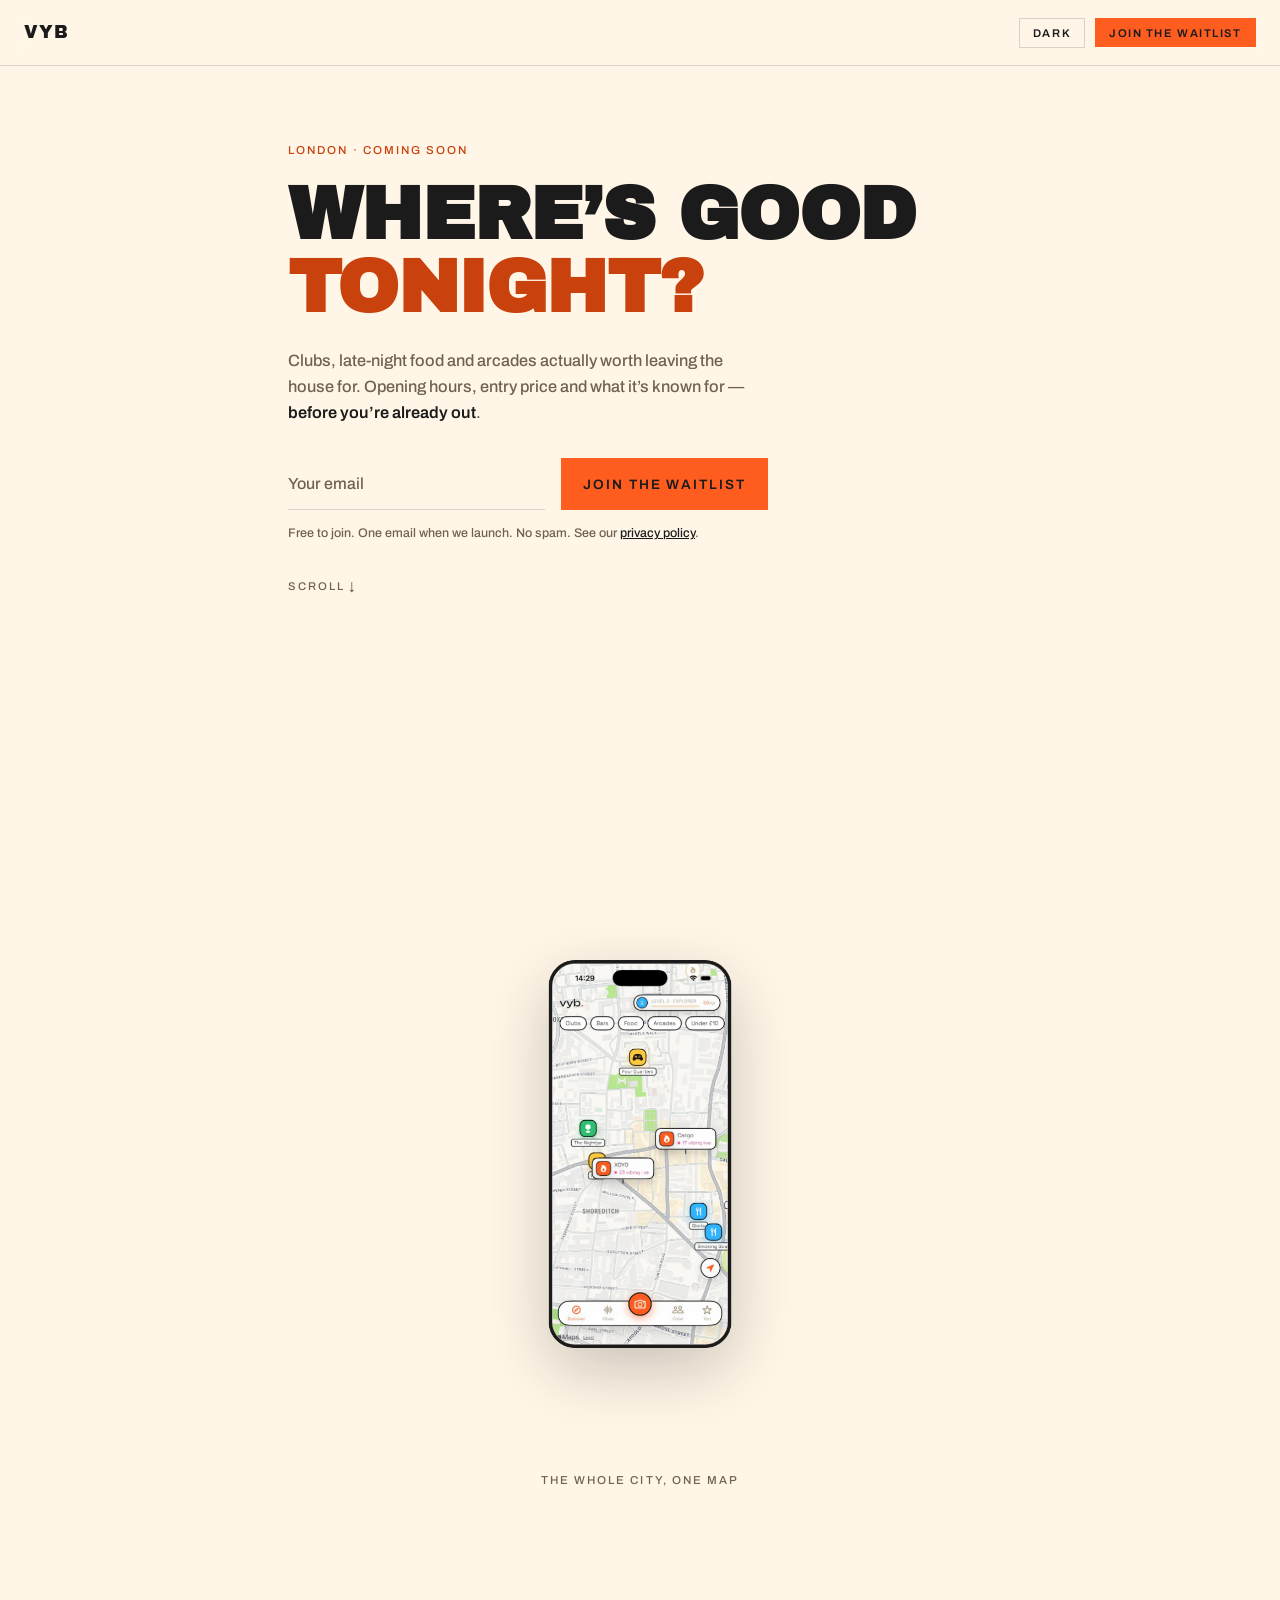
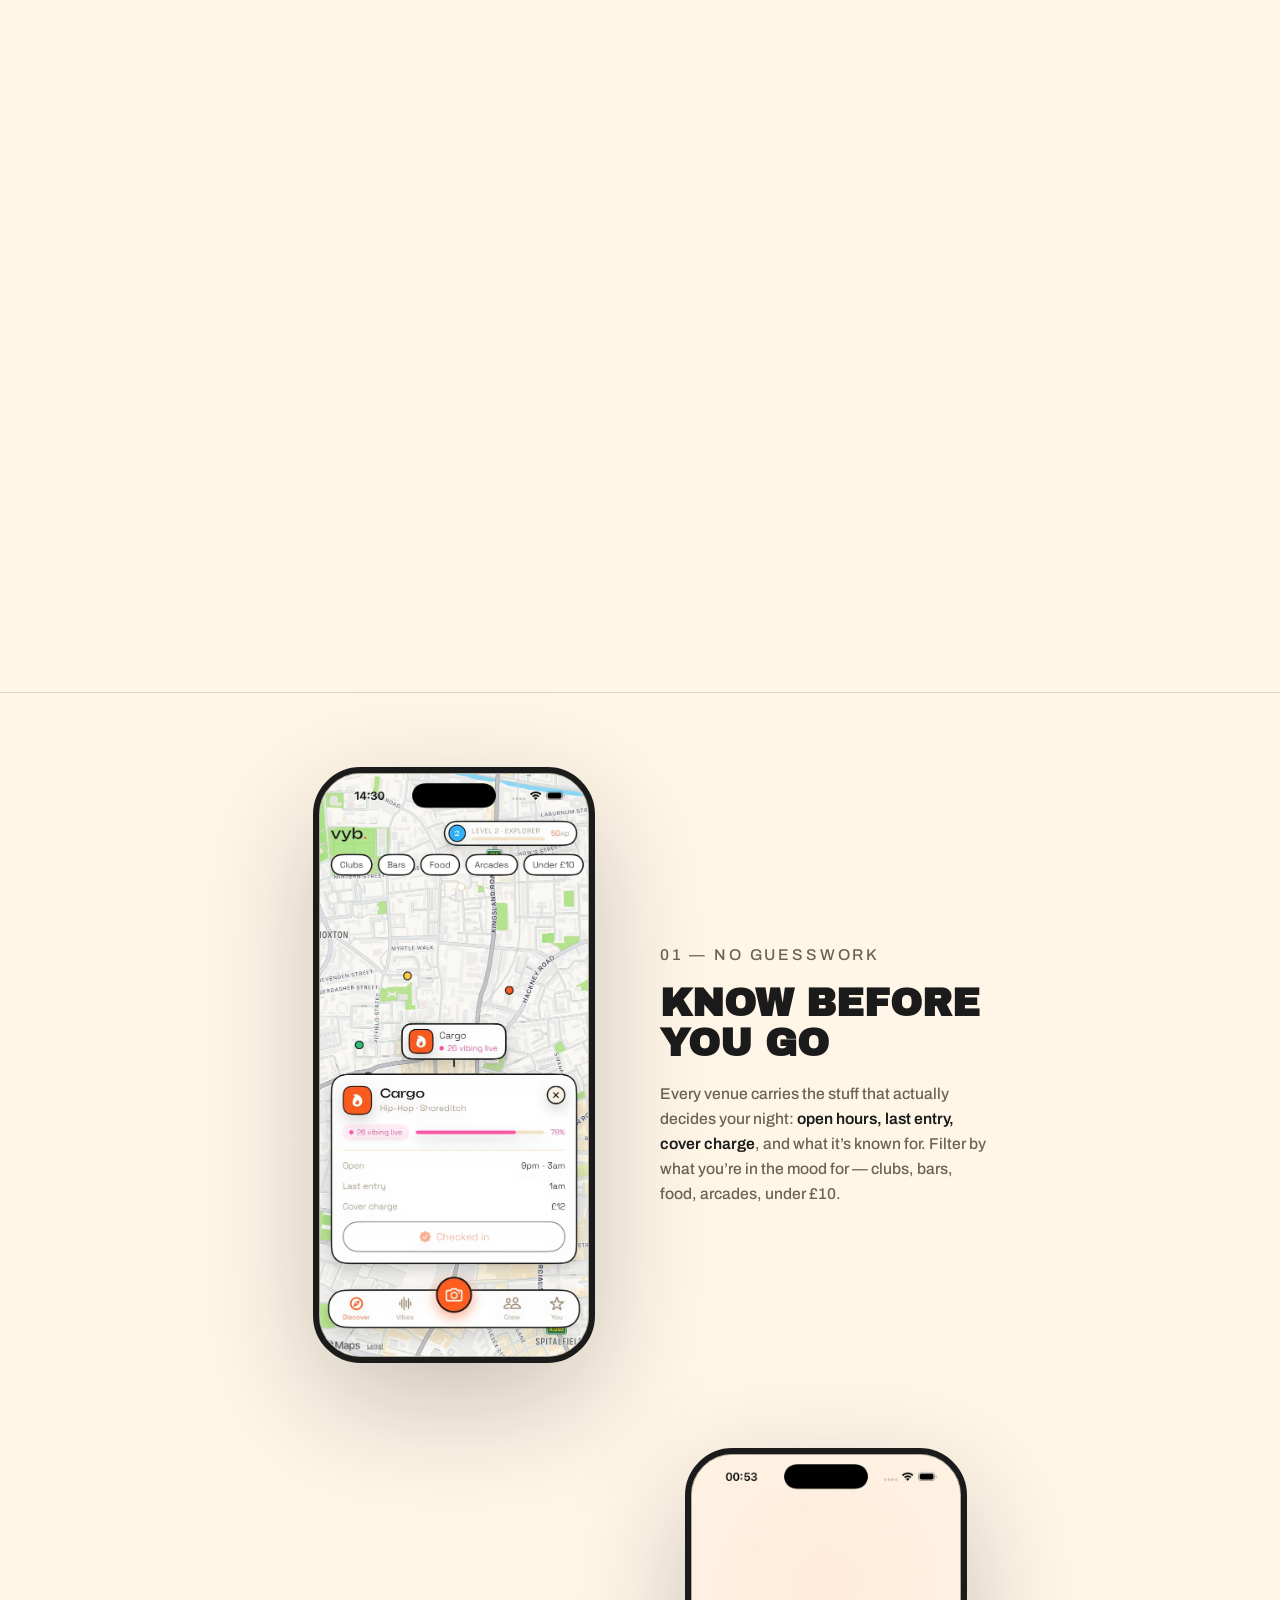
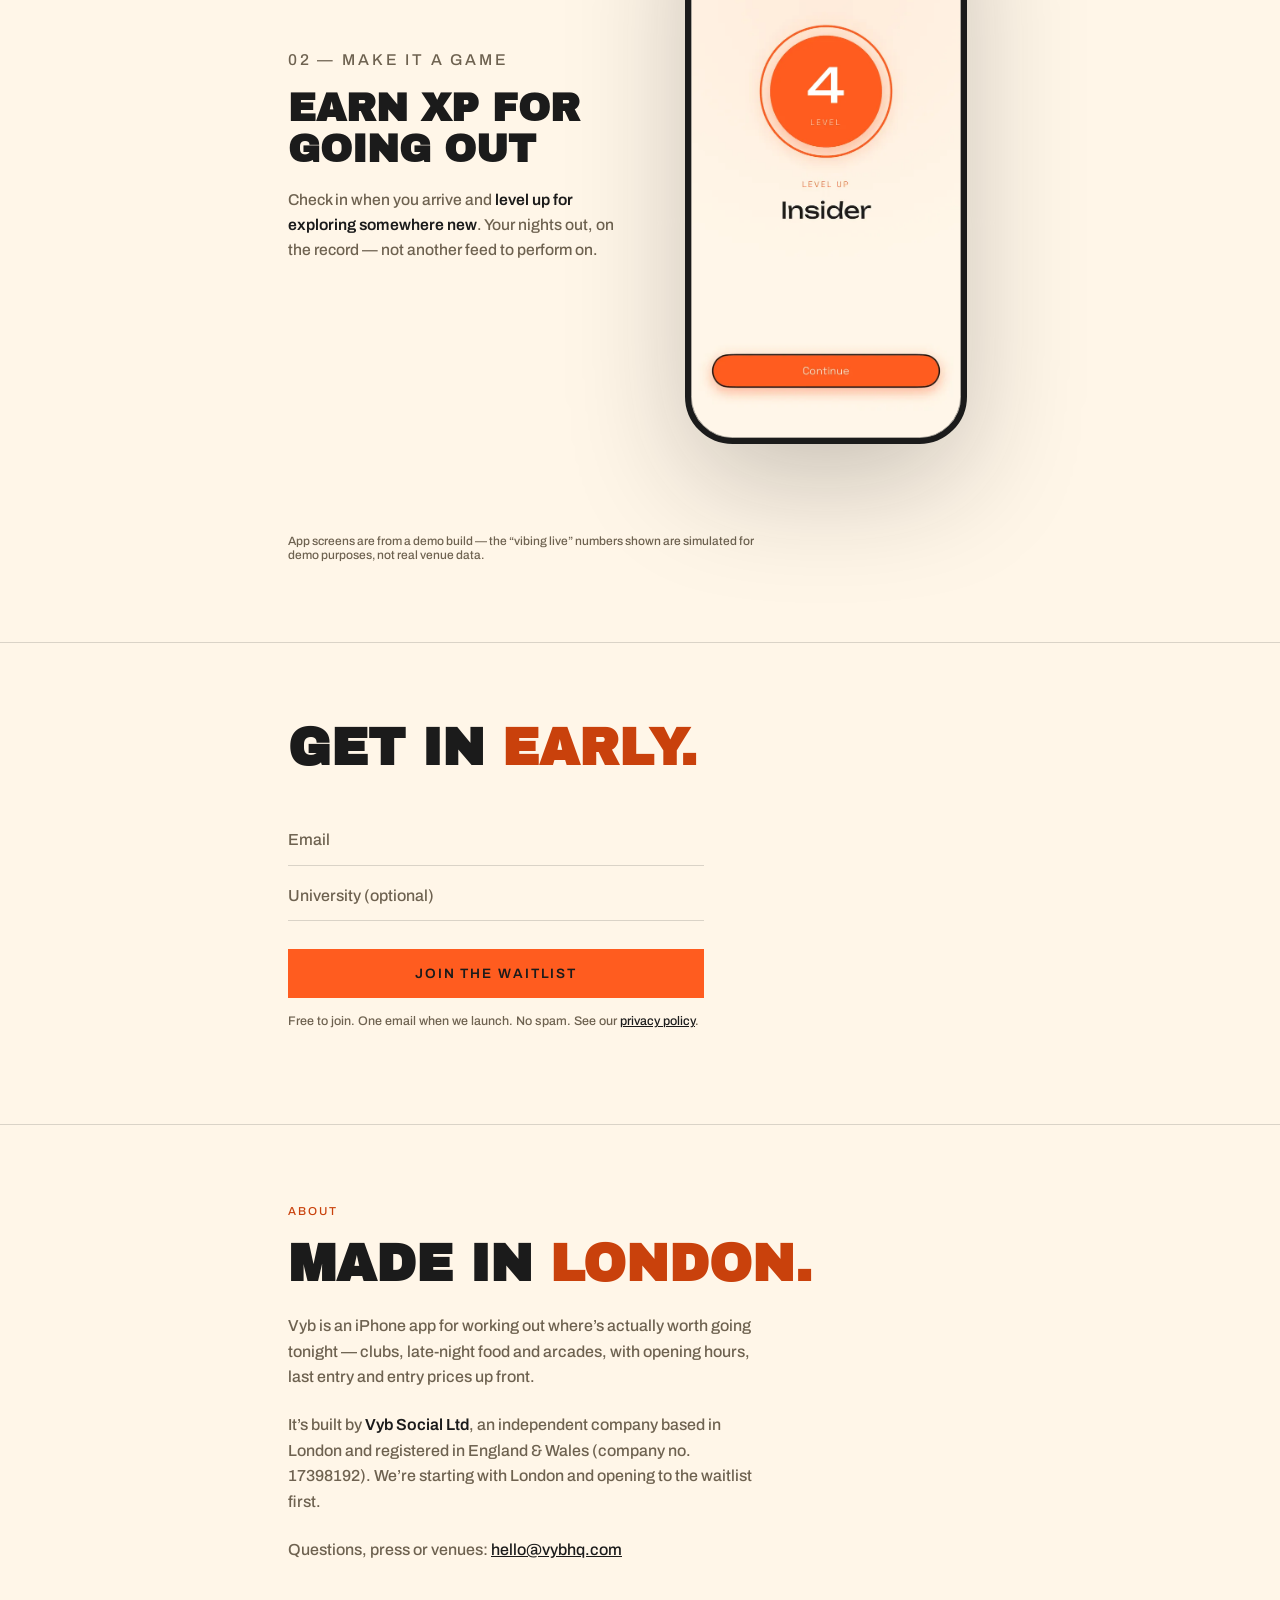
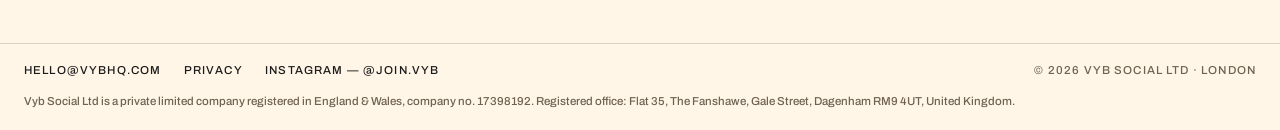
==== commit b14079f9: "Shorten scroll zoom and set theme before first paint - Cut the sticky zoom stage from 260svh to 180s" ====
--- a/index.html
+++ b/index.html
@@ -154,7 +154,7 @@
   }
 
   /* sticky phone zoom */
-  .zoom-stage { height: 260svh; position: relative; padding: 0; }
+  .zoom-stage { height: 180svh; position: relative; padding: 0; }
   .zoom-sticky {
     position: sticky;
     top: 0;
@@ -360,6 +360,18 @@
     .feature-media .phone { opacity: 1; transform: none; transition: none; }
   }
 </style>
+<script>
+  // Set the theme before first paint: saved choice, else the device setting
+  // (night unless the device asks for light).
+  (function () {
+    var mode = null;
+    try { mode = localStorage.getItem("vyb-theme"); } catch (e) {}
+    if (mode !== "light" && mode !== "dark") {
+      mode = window.matchMedia && matchMedia("(prefers-color-scheme: light)").matches ? "light" : "dark";
+    }
+    if (mode === "light") document.documentElement.setAttribute("data-theme", "light");
+  })();
+</script>
 <script async src="https://aromatic-caribou-889.convex.site/api/a/am_lQ6qWeXBk58IrmuK"></script>
 </head>
 <body>
@@ -396,7 +408,7 @@
   <section class="zoom-stage" id="zoom-stage">
     <div class="zoom-sticky">
       <div class="phone" id="zoom-phone">
-        <img src="assets/07-discover-zoom.webp" data-dark="assets/07-discover-zoom.webp" data-light="assets/08-discover-day.webp" alt="Vyb Discover map of Shoreditch with named venue pins" width="640" height="1391" loading="lazy">
+        <img data-dark="assets/07-discover-zoom.webp" data-light="assets/08-discover-day.webp" alt="Vyb Discover map of Shoreditch with named venue pins" width="640" height="1391" loading="lazy">
       </div>
       <p class="zoom-caption" id="zoom-caption">The whole city, one map</p>
     </div>
@@ -405,7 +417,7 @@
   <section class="features">
     <div class="inner">
       <div class="feature">
-        <div class="feature-media"><div class="phone"><img src="assets/04-detail.webp" data-dark="assets/04-detail.webp" data-light="assets/09-detail-day.webp" alt="Cargo venue detail with hours, last entry and cover charge" width="640" height="1391" loading="lazy"></div></div>
+        <div class="feature-media"><div class="phone"><img data-dark="assets/04-detail.webp" data-light="assets/09-detail-day.webp" alt="Cargo venue detail with hours, last entry and cover charge" width="640" height="1391" loading="lazy"></div></div>
         <div class="feature-copy">
           <p class="f-num">01 — No guesswork</p>
           <h2>Know before you go</h2>
@@ -413,7 +425,7 @@
         </div>
       </div>
       <div class="feature flip">
-        <div class="feature-media"><div class="phone"><img src="assets/10-levelup-night.webp" data-dark="assets/10-levelup-night.webp" data-light="assets/11-levelup-day.webp" alt="Vyb level-up screen — Level 4, Insider" width="640" height="1391" loading="lazy"></div></div>
+        <div class="feature-media"><div class="phone"><img data-dark="assets/10-levelup-night.webp" data-light="assets/11-levelup-day.webp" alt="Vyb level-up screen — Level 4, Insider" width="640" height="1391" loading="lazy"></div></div>
         <div class="feature-copy">
           <p class="f-num">02 — Make it a game</p>
           <h2>Earn XP for going out</h2>
@@ -483,7 +495,10 @@
   </footer>
 
 <script>
-  // Theme toggle: mirrors the app's night (default) / day modes.
+  // Theme toggle: mirrors the app's night (default) / day modes. The starting
+  // theme is set in <head>; the themed screenshots have no src in the HTML so
+  // only the matching version downloads. Follows the device setting until the
+  // visitor picks a theme themselves.
   (function () {
     var root = document.documentElement;
     var btn = document.getElementById("theme-toggle");
@@ -492,15 +507,21 @@
       else root.removeAttribute("data-theme");
       btn.textContent = mode === "light" ? "Dark" : "Light";
       document.querySelectorAll("img[data-dark]").forEach(function (img) {
-        img.src = mode === "light" ? img.dataset.light : img.dataset.dark;
+        var src = mode === "light" ? img.dataset.light : img.dataset.dark;
+        if (img.getAttribute("src") !== src) img.src = src;
       });
+    }
+    function saved() {
+      try { return localStorage.getItem("vyb-theme"); } catch (e) { return null; }
+    }
+    apply(root.getAttribute("data-theme") === "light" ? "light" : "dark");
+    window.matchMedia("(prefers-color-scheme: light)").addEventListener("change", function (e) {
+      if (!saved()) apply(e.matches ? "light" : "dark");
+    });
+    btn.addEventListener("click", function () {
+      var mode = root.getAttribute("data-theme") === "light" ? "dark" : "light";
+      apply(mode);
       try { localStorage.setItem("vyb-theme", mode); } catch (e) {}
-    }
-    var saved = null;
-    try { saved = localStorage.getItem("vyb-theme"); } catch (e) {}
-    if (saved === "light") apply("light");
-    btn.addEventListener("click", function () {
-      apply(root.getAttribute("data-theme") === "light" ? "dark" : "light");
     });
   })();
 
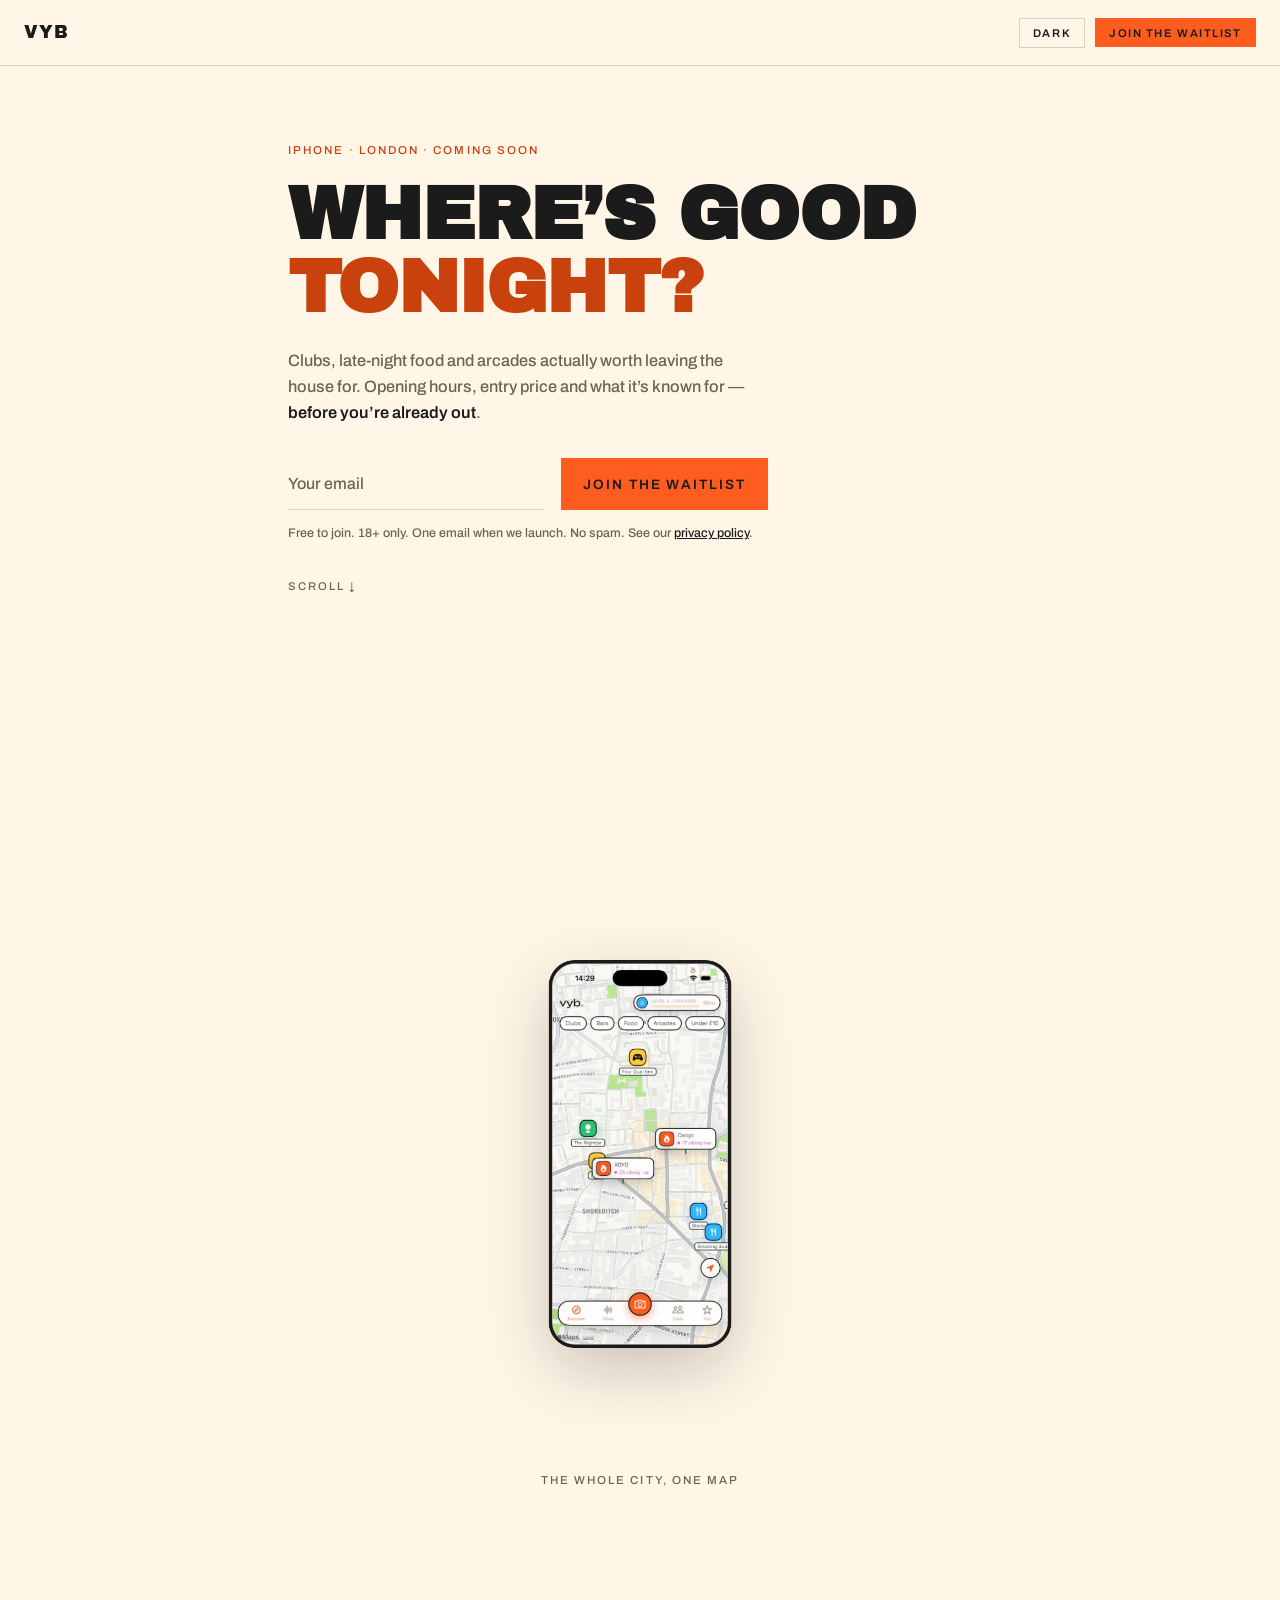
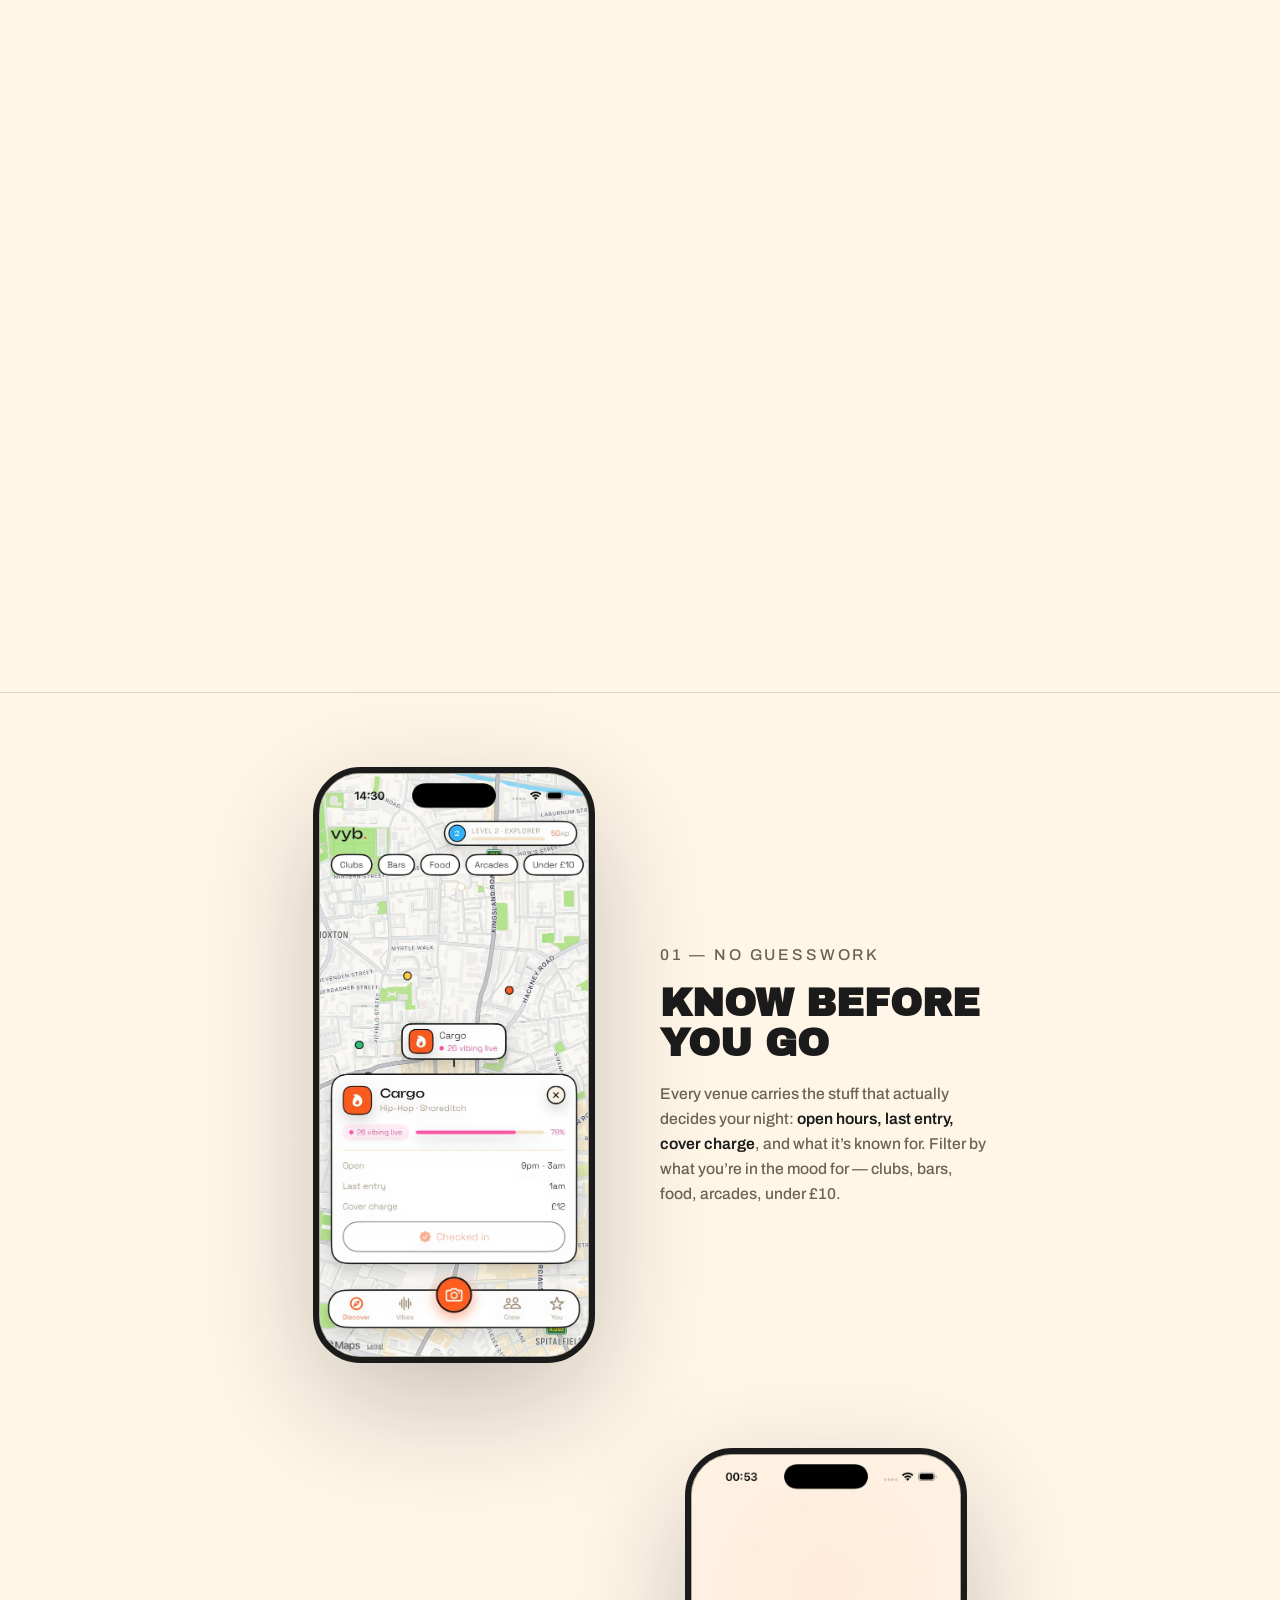
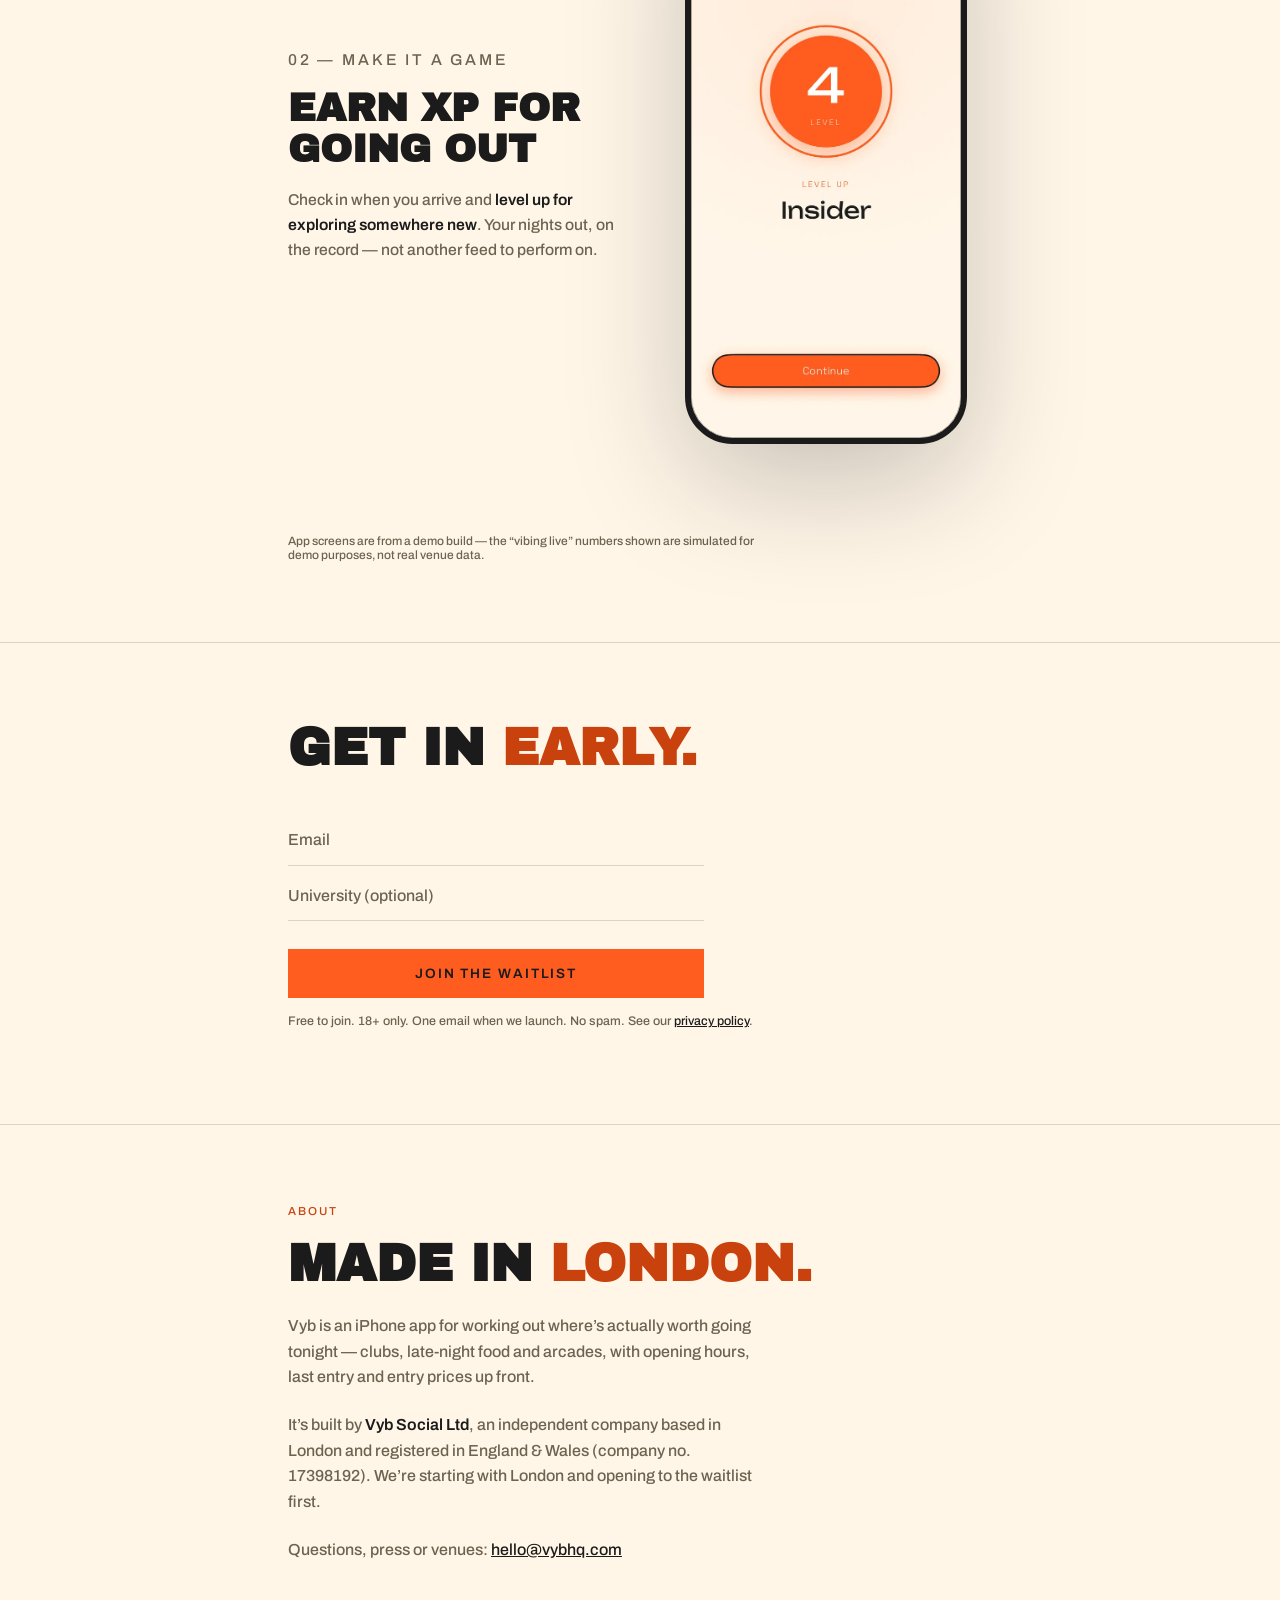
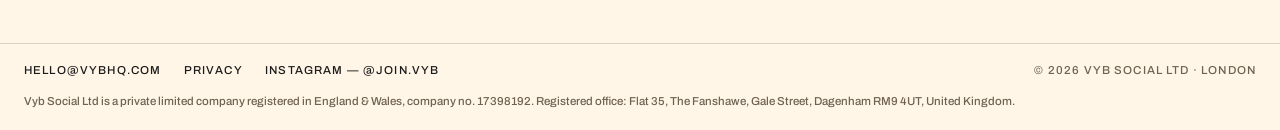
==== commit c995feb4: "Say iPhone and 18+ up front; make the signup forms accessible - Hero label now reads "iPhone · Londo" ====
--- a/index.html
+++ b/index.html
@@ -32,6 +32,7 @@
     --accent: #C6FF3E;
     --accent-text: #C6FF3E;
     --on-accent: #0D0B14;
+    --error: #FF6B6B;        /* 7.0:1 on night bg */
     --muted: rgba(255,255,255,.55);
     --line: rgba(255,255,255,.14);
     --phone-shadow: rgba(0,0,0,.6);
@@ -45,6 +46,7 @@
     --accent: #FF5C1F;       /* fills (buttons) — pair with dark text, 5.6:1 */
     --accent-text: #C9410C;  /* orange text on cream — 4.6:1 (AA) */
     --on-accent: #1B1B1B;
+    --error: #B3261E;        /* 6.1:1 on cream */
     --muted: #6E6250;        /* 5.6:1 on cream (AA) */
     --line: rgba(27,27,27,.16);
     --phone-shadow: rgba(27,27,27,.25);
@@ -270,7 +272,16 @@
     outline: none;
   }
   input::placeholder { color: var(--muted); }
-  .field:focus-within { border-color: var(--accent-text); }
+  .field:focus-within { border-color: var(--accent-text); box-shadow: 0 1px 0 var(--accent-text); }
+  .sr-only {
+    position: absolute;
+    width: 1px; height: 1px;
+    padding: 0; margin: -1px;
+    overflow: hidden;
+    clip: rect(0, 0, 0, 0);
+    white-space: nowrap;
+    border: 0;
+  }
   button {
     margin-top: 1.75rem;
     width: 100%;
@@ -286,10 +297,12 @@
     cursor: pointer;
   }
   button:hover { opacity: .92; }
+  a:focus-visible, button:focus-visible { outline: 2px solid var(--ink); outline-offset: 3px; }
   button:disabled { opacity: .55; cursor: wait; }
   .note { margin-top: 1rem; font-size: .78rem; color: var(--muted); }
   .note a { color: var(--ink); }
-  .error { display: none; margin-top: .9rem; font-size: .85rem; color: var(--accent-text); }
+  .error { margin-top: .9rem; font-size: .85rem; color: var(--error); }
+  .error:empty { margin-top: 0; }
   #success { display: none; margin-top: 2.5rem; max-width: 26rem; }
   #success .in {
     font-size: .72rem;
@@ -385,20 +398,21 @@
 
   <section class="hero">
     <div class="inner">
-      <p class="kicker">London · Coming soon</p>
+      <p class="kicker">iPhone · London · Coming soon</p>
       <h1>Where’s good <span>tonight?</span></h1>
       <p class="sub">Clubs, late-night food and arcades actually worth leaving the house for. Opening hours, entry price and what it’s known for — <b>before you’re already out</b>.</p>
       <div class="signup hero-signup">
         <form class="waitlist-form" novalidate>
           <div class="hero-row">
             <div class="field">
-              <input type="email" name="email" placeholder="Your email" autocomplete="email" aria-label="Email address" required>
+              <label class="sr-only" for="hero-email">Email address</label>
+              <input type="email" id="hero-email" name="email" placeholder="Your email" autocomplete="email" aria-describedby="hero-email-error" required>
             </div>
             <button type="submit">Join the waitlist</button>
           </div>
-          <p class="error"></p>
+          <p class="error" id="hero-email-error" aria-live="polite"></p>
         </form>
-        <p class="note">Free to join. One email when we launch. No spam. See our <a href="privacy.html">privacy policy</a>.</p>
+        <p class="note">Free to join. 18+ only. One email when we launch. No spam. See our <a href="privacy.html">privacy policy</a>.</p>
         <p class="done">You’re on the list — <a href="#success">see your spot and referral link</a>.</p>
       </div>
       <p class="scroll-cue">Scroll ↓</p>
@@ -442,9 +456,11 @@
       <div class="signup">
       <form class="waitlist-form" novalidate>
         <div class="field">
-          <input type="email" id="email" name="email" placeholder="Email" autocomplete="email" required>
+          <label class="sr-only" for="email">Email address</label>
+          <input type="email" id="email" name="email" placeholder="Email" autocomplete="email" aria-describedby="email-error" required>
         </div>
         <div class="field">
+          <label class="sr-only" for="university">University (optional)</label>
           <input type="text" id="university" name="university" placeholder="University (optional)" autocomplete="organization" list="unis">
         </div>
         <datalist id="unis">
@@ -456,9 +472,9 @@
           <option value="Roehampton"><option value="St George's"><option value="Royal Holloway">
         </datalist>
         <button type="submit">Join the waitlist</button>
-        <p class="error"></p>
+        <p class="error" id="email-error" aria-live="polite"></p>
       </form>
-      <p class="note">Free to join. One email when we launch. No spam. See our <a href="privacy.html">privacy policy</a>.</p>
+      <p class="note">Free to join. 18+ only. One email when we launch. No spam. See our <a href="privacy.html">privacy policy</a>.</p>
       <p class="done">You’re on the list — <a href="#success">see your spot and referral link</a>.</p>
 
       <div id="success">
@@ -563,20 +579,23 @@
   // moves under whichever form was used.
   document.querySelectorAll(".waitlist-form").forEach(function (form) {
     var btn = form.querySelector("button[type=submit]");
-    var errorMsg = form.querySelector(".error");
+    var errorMsg = form.querySelector(".error");   // aria-live region: stays rendered, empty when no error
+    var emailInput = form.elements.email;
     var label = btn.textContent;
 
     function showError(msg) {
       errorMsg.textContent = msg;
-      errorMsg.style.display = "block";
     }
 
     form.addEventListener("submit", function (e) {
       e.preventDefault();
-      errorMsg.style.display = "none";
-
-      var email = form.elements.email.value.trim();
+      errorMsg.textContent = "";
+      emailInput.removeAttribute("aria-invalid");
+
+      var email = emailInput.value.trim();
       if (!/^[^\s@]+@[^\s@]+\.[^\s@]+$/.test(email)) {
+        emailInput.setAttribute("aria-invalid", "true");
+        emailInput.focus();
         showError("That email doesn’t look right — try again?");
         return;
       }
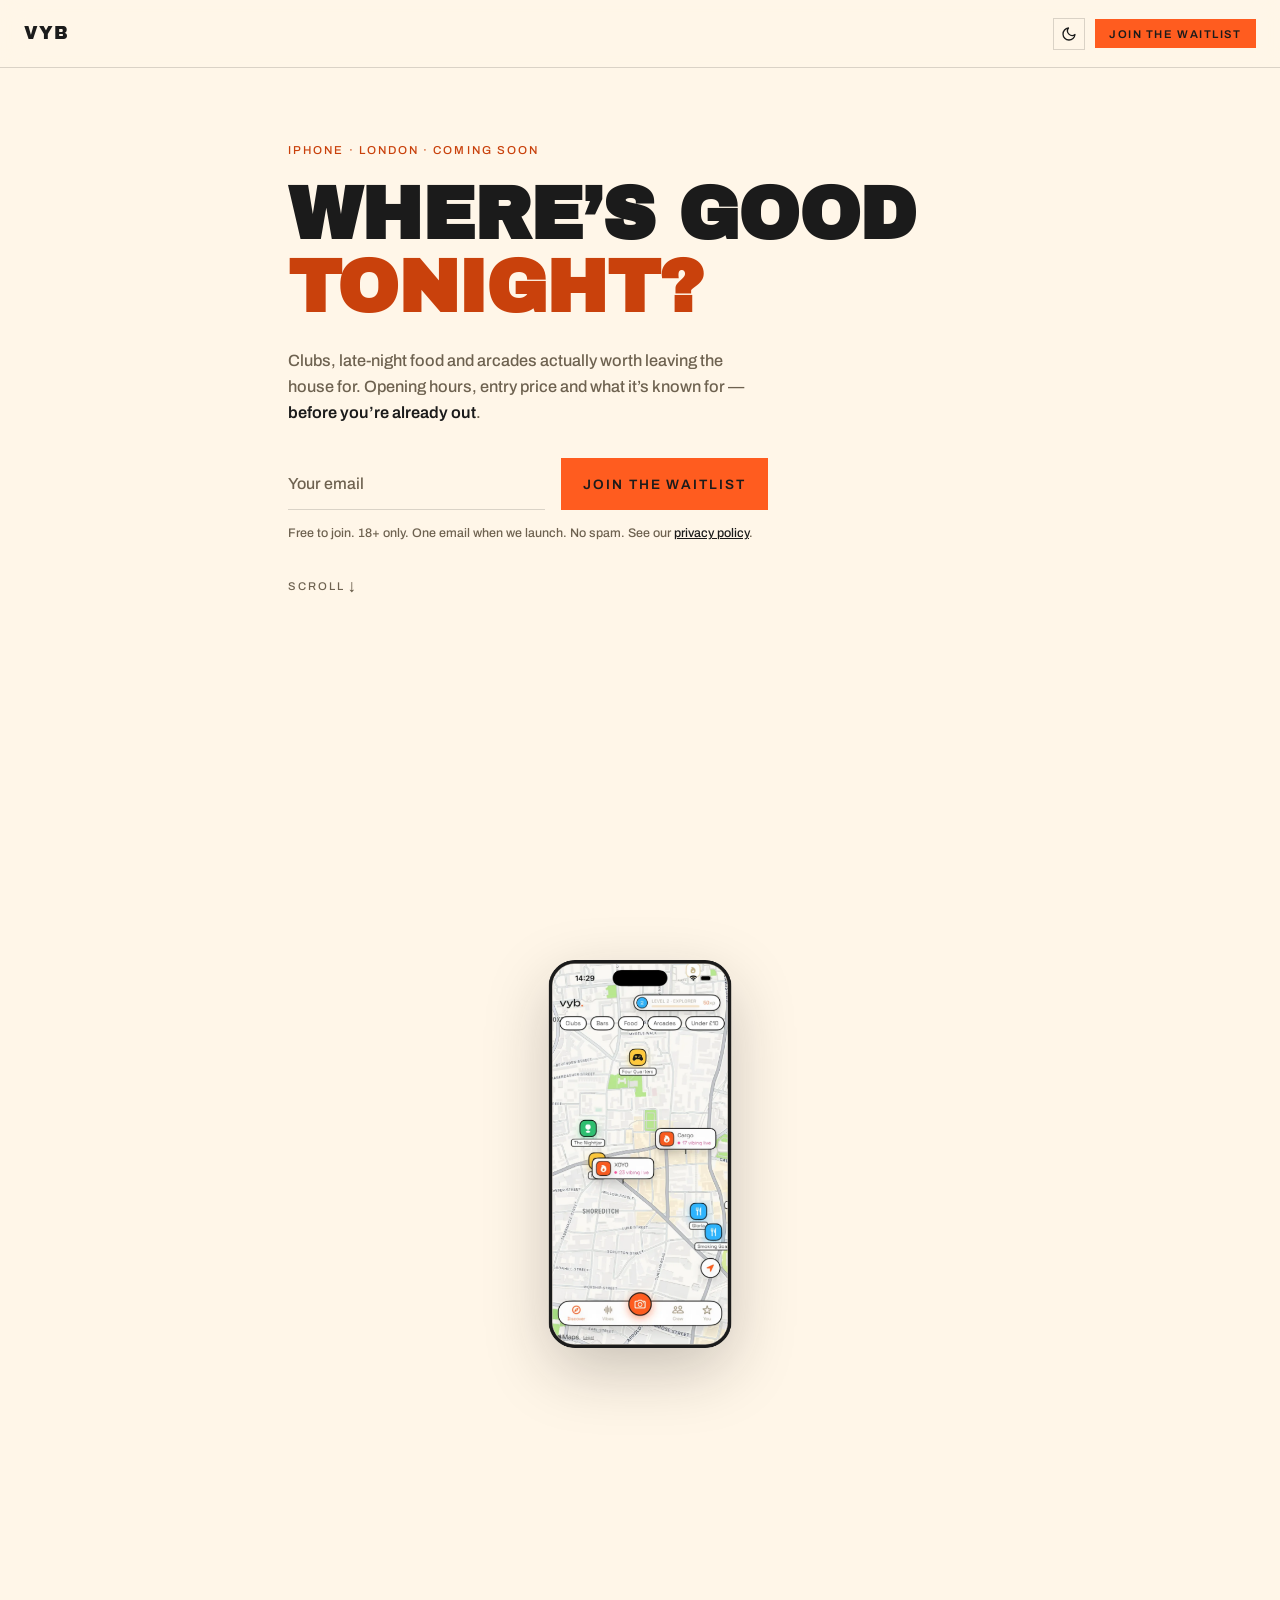
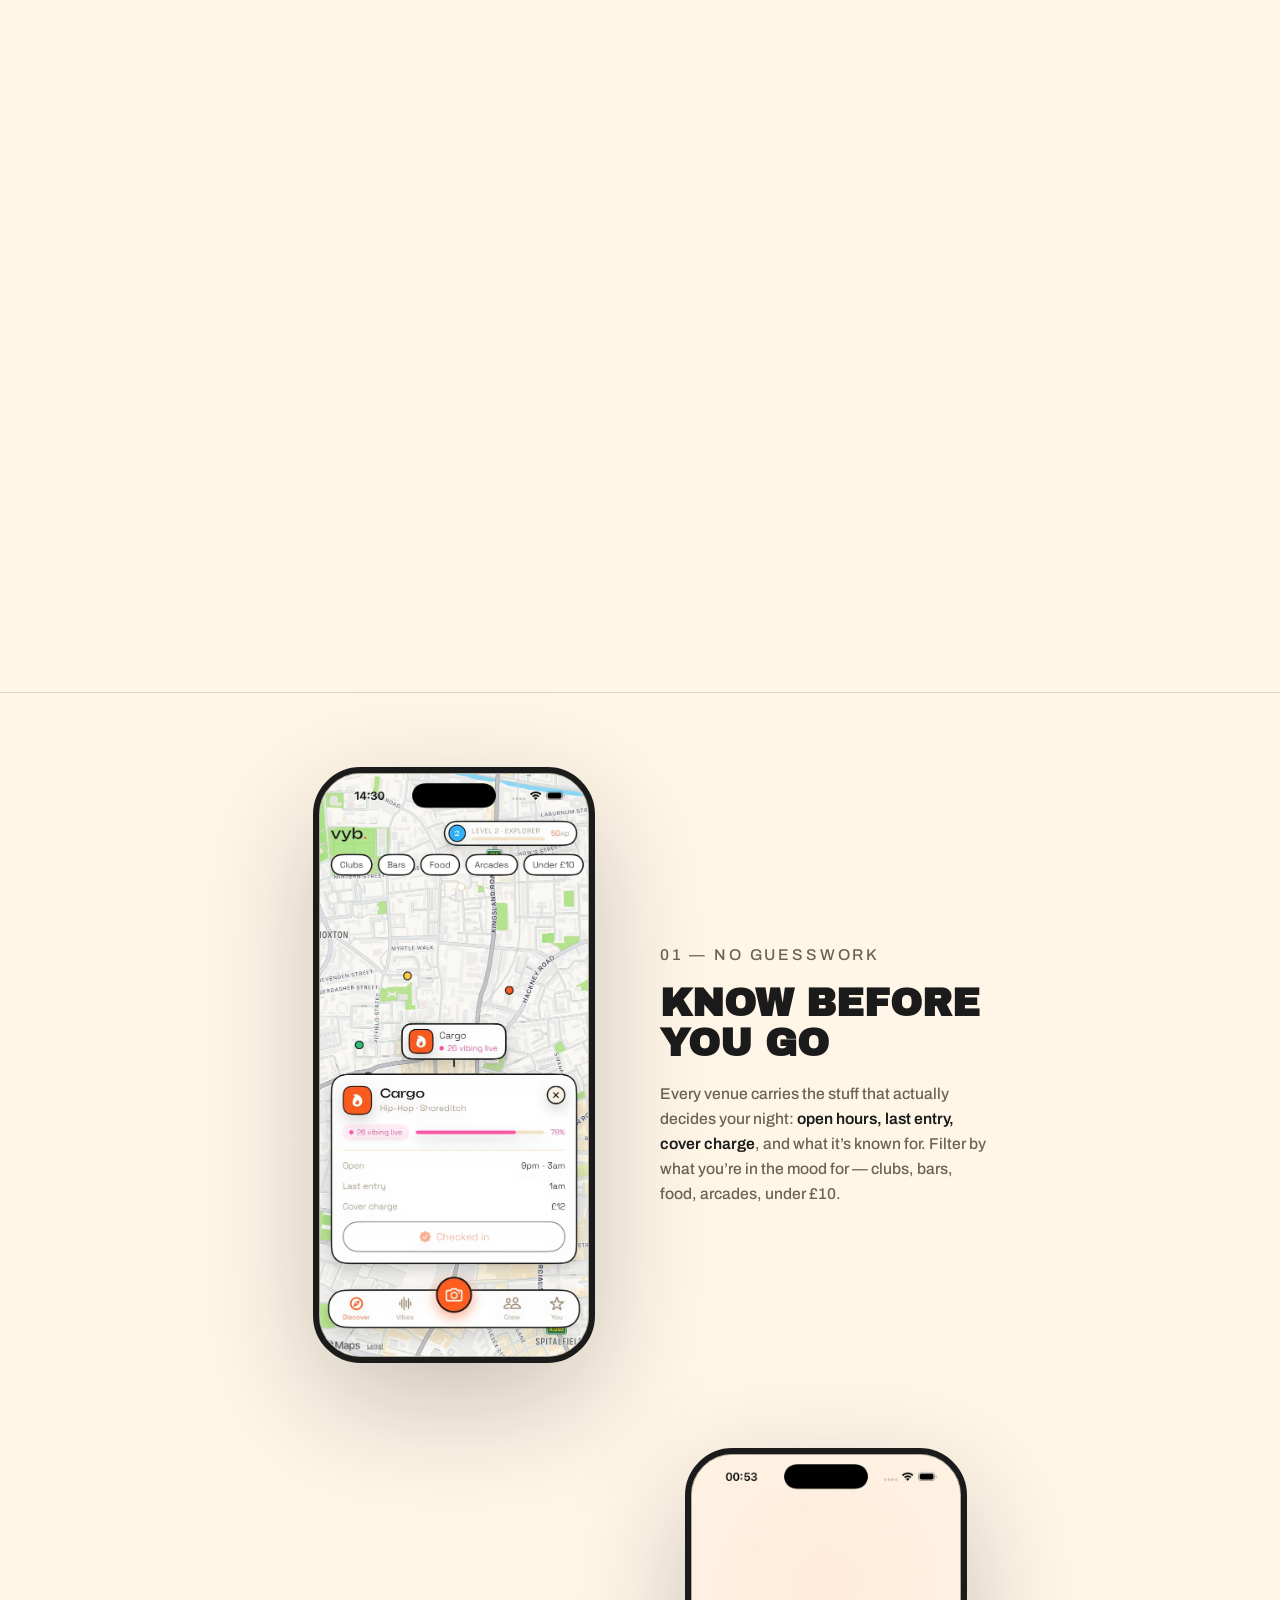
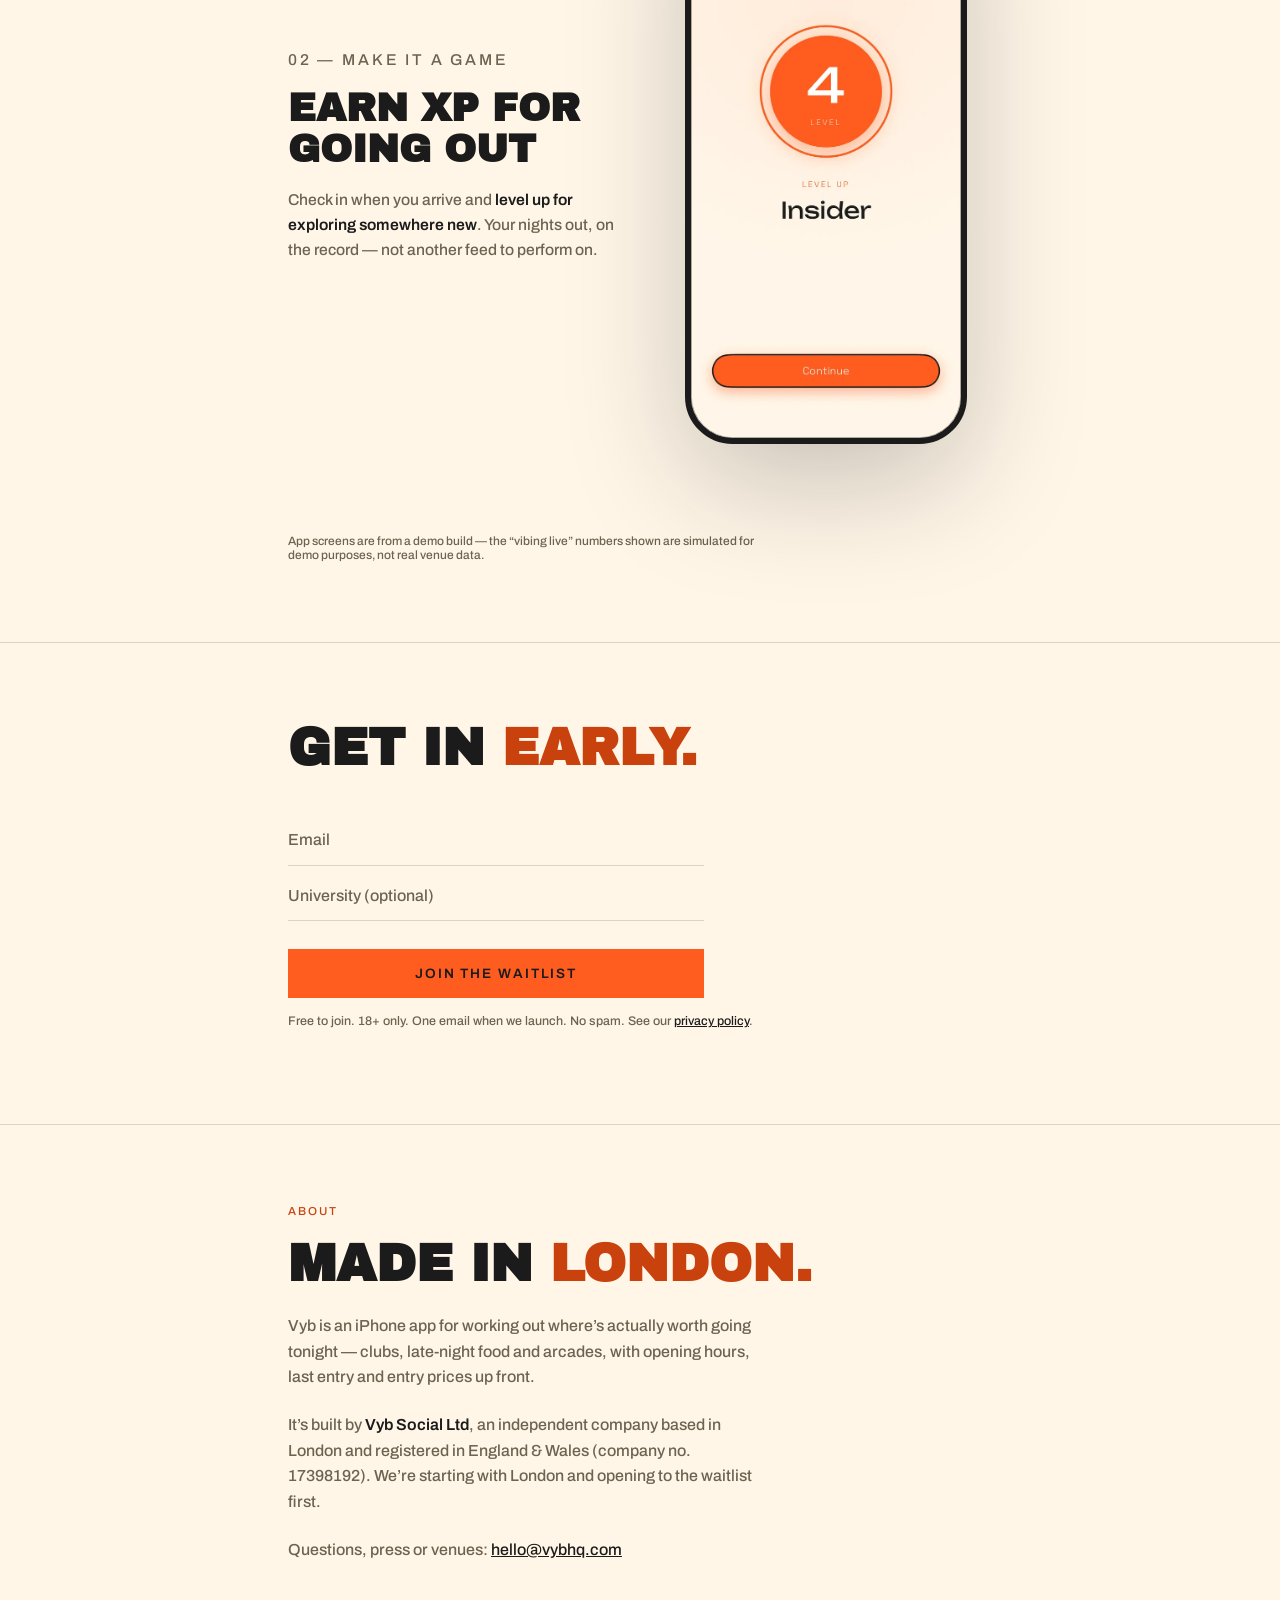
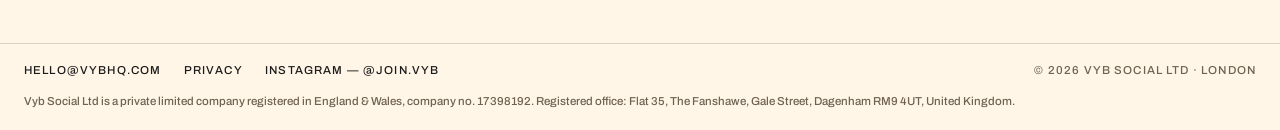
==== commit af6b677c: "Add touch icon, theme colour and the analytics opt-out loader" ====
--- a/index.html
+++ b/index.html
@@ -22,6 +22,8 @@
 <meta name="twitter:description" content="How London finds where's actually good tonight. Join the waitlist.">
 <meta name="twitter:image" content="https://www.vybhq.com/assets/og-image.jpg">
 <link rel="icon" href="data:image/svg+xml,<svg xmlns='http://www.w3.org/2000/svg' viewBox='0 0 100 100'><rect width='100' height='100' rx='22' fill='%230D0B14'/><text x='50' y='72' font-size='60' font-family='Arial Black,sans-serif' font-weight='900' fill='%23C6FF3E' text-anchor='middle'>V</text></svg>">
+<link rel="apple-touch-icon" href="assets/apple-touch-icon.png">
+<meta name="theme-color" content="#0D0B14">
 <link rel="preconnect" href="https://fonts.googleapis.com">
 <link rel="preconnect" href="https://fonts.gstatic.com" crossorigin>
 <link href="https://fonts.googleapis.com/css2?family=Archivo:wght@500;600&family=Archivo+Black&display=swap" rel="stylesheet">
@@ -78,20 +80,28 @@
   }
   .header-right { display: flex; align-items: center; gap: .6rem; }
   .theme-toggle {
-    font: inherit;
-    font-size: .7rem;
-    font-weight: 600;
-    letter-spacing: .14em;
-    text-transform: uppercase;
+    display: inline-flex;
+    align-items: center;
+    justify-content: center;
+    width: 2rem;
+    height: 2rem;
     color: var(--ink);
     background: none;
     border: 1px solid var(--line);
-    padding: .5rem .8rem;
+    padding: 0;
     cursor: pointer;
     margin: 0;
-    width: auto;
   }
   .theme-toggle:hover { border-color: var(--ink); opacity: 1; }
+  .theme-toggle svg {
+    width: 1rem; height: 1rem;
+    fill: none; stroke: currentColor; stroke-width: 2;
+    stroke-linecap: round; stroke-linejoin: round;
+  }
+  /* shows the theme you'd switch to: sun at night, moon by day */
+  .theme-toggle .icon-moon { display: none; }
+  [data-theme="light"] .theme-toggle .icon-sun { display: none; }
+  [data-theme="light"] .theme-toggle .icon-moon { display: block; }
   .wordmark {
     font-family: "Archivo Black", sans-serif;
     font-size: 1.1rem;
@@ -319,7 +329,27 @@
   }
   #success .move-up { font-size: .95rem; line-height: 1.6; color: var(--muted); }
   #success .move-up b { color: var(--ink); font-weight: 600; }
-  .share-row { display: flex; gap: .6rem; margin-top: 1.5rem; }
+  .link-label {
+    display: block;
+    margin-top: 1.5rem;
+    font-size: .72rem;
+    letter-spacing: .18em;
+    text-transform: uppercase;
+    color: var(--muted);
+  }
+  .share-link {
+    margin-top: .5rem;
+    padding: .8rem .9rem;
+    font-size: .85rem;
+    border: 1px solid var(--line);
+    text-overflow: ellipsis;
+  }
+  .share-link:focus { border-color: var(--accent-text); }
+  .share-row { display: flex; flex-wrap: wrap; gap: .6rem; margin-top: .75rem; }
+  .share-row [hidden] { display: none; }
+  .share-row .native-share { flex-basis: 100%; background: var(--accent); color: var(--on-accent); border: 1px solid var(--accent); }
+  /* with a native share sheet available, it's the main action and WhatsApp steps back */
+  .share-row.has-native-share .wa { background: none; color: var(--ink); border-color: var(--line); }
   .share-row a, .share-row button {
     flex: 1;
     margin: 0;
@@ -341,6 +371,10 @@
   .signup .done a { color: var(--ink); }
   .signup.is-done form, .signup.is-done .note { display: none; }
   .signup.is-done:not(.is-active) .done { display: block; }
+  .proof { font-size: .9rem; line-height: 1.5; color: var(--muted); margin-bottom: 1rem; }
+  .join .proof { margin-top: 1.2rem; margin-bottom: 0; }
+  .proof b { color: var(--ink); font-weight: 600; }
+  .signup.is-done .proof { display: none; }
 
   footer {
     border-top: 1px solid var(--line);
@@ -374,6 +408,10 @@
   }
 </style>
 <script>
+  // Browser UI colour (e.g. the address bar on phones) follows the page theme.
+  function setThemeColor(mode) {
+    document.querySelector('meta[name="theme-color"]').content = mode === "light" ? "#FFF6E8" : "#0D0B14";
+  }
   // Set the theme before first paint: saved choice, else the device setting
   // (night unless the device asks for light).
   (function () {
@@ -383,15 +421,31 @@
       mode = window.matchMedia && matchMedia("(prefers-color-scheme: light)").matches ? "light" : "dark";
     }
     if (mode === "light") document.documentElement.setAttribute("data-theme", "light");
+    setThemeColor(mode);
   })();
 </script>
-<script async src="https://aromatic-caribou-889.convex.site/api/a/am_lQ6qWeXBk58IrmuK"></script>
+<script>
+  // Analytics loads unless this browser opted out (privacy page) or sends
+  // Global Privacy Control. The script itself has no opt-out of its own.
+  (function () {
+    var off = navigator.globalPrivacyControl === true;
+    try { off = off || localStorage.getItem("vyb-analytics") === "off"; } catch (e) { off = true; }
+    if (off) return;
+    var s = document.createElement("script");
+    s.async = true;
+    s.src = "https://aromatic-caribou-889.convex.site/api/a/am_lQ6qWeXBk58IrmuK";
+    document.head.appendChild(s);
+  })();
+</script>
 </head>
 <body>
   <header>
     <div class="wordmark">VYB</div>
     <div class="header-right">
-      <button class="theme-toggle" id="theme-toggle" type="button" aria-label="Switch colour theme">Light</button>
+      <button class="theme-toggle" id="theme-toggle" type="button" aria-label="Switch to light theme">
+        <svg class="icon-sun" viewBox="0 0 24 24" aria-hidden="true"><circle cx="12" cy="12" r="4"/><path d="M12 2v2M12 20v2M4.9 4.9l1.4 1.4M17.7 17.7l1.4 1.4M2 12h2M20 12h2M4.9 19.1l1.4-1.4M17.7 6.3l1.4-1.4"/></svg>
+        <svg class="icon-moon" viewBox="0 0 24 24" aria-hidden="true"><path d="M21 12.8A9 9 0 1 1 11.2 3a7 7 0 0 0 9.8 9.8z"/></svg>
+      </button>
       <a class="header-cta" href="#join">Join the waitlist</a>
     </div>
   </header>
@@ -402,6 +456,7 @@
       <h1>Where’s good <span>tonight?</span></h1>
       <p class="sub">Clubs, late-night food and arcades actually worth leaving the house for. Opening hours, entry price and what it’s known for — <b>before you’re already out</b>.</p>
       <div class="signup hero-signup">
+        <p class="proof" hidden><b></b> people are already on the list.</p>
         <form class="waitlist-form" novalidate>
           <div class="hero-row">
             <div class="field">
@@ -454,6 +509,7 @@
     <div class="inner">
       <h2>Get in <span>early.</span></h2>
       <div class="signup">
+      <p class="proof" hidden><b></b> people are already on the list.</p>
       <form class="waitlist-form" novalidate>
         <div class="field">
           <label class="sr-only" for="email">Email address</label>
@@ -481,7 +537,10 @@
         <p class="in">You’re in — your spot</p>
         <div class="position" id="position">#—</div>
         <p class="move-up">Every mate who joins with your link <b>moves you up the list</b>.</p>
-        <div class="share-row">
+        <label class="link-label" for="share-link">Your link</label>
+        <input class="share-link" id="share-link" type="text" readonly>
+        <div class="share-row" id="share-row">
+          <button class="native-share" id="native-share" type="button" hidden>Share your link</button>
           <a class="wa" id="wa-share" href="#" target="_blank" rel="noopener">Share on WhatsApp</a>
           <button class="copy" id="copy-link" type="button">Copy link</button>
         </div>
@@ -521,7 +580,8 @@
     function apply(mode) {
       if (mode === "light") root.setAttribute("data-theme", "light");
       else root.removeAttribute("data-theme");
-      btn.textContent = mode === "light" ? "Dark" : "Light";
+      btn.setAttribute("aria-label", mode === "light" ? "Switch to dark theme" : "Switch to light theme");
+      setThemeColor(mode);
       document.querySelectorAll("img[data-dark]").forEach(function (img) {
         var src = mode === "light" ? img.dataset.light : img.dataset.dark;
         if (img.getAttribute("src") !== src) img.src = src;
@@ -557,7 +617,15 @@
       phone.style.transform = "scale(" + scale + ") translateY(" + ty + "vh)";
       caption.style.opacity = p > 0.55 ? 1 : 0;
     }
-    window.addEventListener("scroll", onScroll, { passive: true });
+    // Update at most once per frame, however fast scroll events arrive.
+    var ticking = false;
+    function requestUpdate() {
+      if (ticking) return;
+      ticking = true;
+      requestAnimationFrame(function () { ticking = false; onScroll(); });
+    }
+    window.addEventListener("scroll", requestUpdate, { passive: true });
+    window.addEventListener("resize", requestUpdate);
     onScroll();
   })();
 
@@ -572,6 +640,21 @@
   })();
 
   var WAITLIST_ID = 32997;
+
+  // Social proof: show the real waitlist size, but only once it's worth showing.
+  var SHOW_COUNT_FROM = 250;
+  function showCount(data) {
+    var n = data && data.statistics && data.statistics.total_signups;
+    if (!n || n < SHOW_COUNT_FROM) return;
+    document.querySelectorAll(".proof").forEach(function (p) {
+      p.querySelector("b").textContent = n.toLocaleString("en-GB");
+      p.hidden = false;
+    });
+  }
+  fetch("https://api.getwaitlist.com/api/v1/waitlist?waitlist_id=" + WAITLIST_ID)
+    .then(function (res) { return res.ok ? res.json() : null; })
+    .then(showCount)
+    .catch(function () {});
 
   var successCard = document.getElementById("success");
 
@@ -640,15 +723,46 @@
     document.getElementById("position").textContent =
       "#" + (data.priority != null ? data.priority : "?");
     var myLink = location.origin + location.pathname + "?ref_id=" + (data.referral_token || "");
-    var waText = encodeURIComponent(
-      "found the app that sorts your night out in London — join the waitlist with my link: " + myLink
-    );
-    document.getElementById("wa-share").href = "https://wa.me/?text=" + waText;
-    document.getElementById("copy-link").addEventListener("click", function () {
-      navigator.clipboard.writeText(myLink).then(function () {
-        document.getElementById("copy-link").textContent = "Copied";
+    var shareText = "found the app that sorts your night out in London — join the waitlist with my link";
+    document.getElementById("wa-share").href =
+      "https://wa.me/?text=" + encodeURIComponent(shareText + ": " + myLink);
+
+    // The link is always visible, so it can be copied by hand if all else fails.
+    var linkField = document.getElementById("share-link");
+    linkField.value = myLink;
+    linkField.addEventListener("focus", function () { linkField.select(); });
+
+    var copyBtn = document.getElementById("copy-link");
+    function copied(ok) {
+      copyBtn.textContent = ok ? "Copied" : "Copy it above";
+      setTimeout(function () { copyBtn.textContent = "Copy link"; }, 2500);
+    }
+    function copyFallback() {
+      linkField.focus();
+      linkField.select();
+      var ok = false;
+      try { ok = document.execCommand("copy"); } catch (e) {}
+      copied(ok);
+    }
+    copyBtn.addEventListener("click", function () {
+      if (navigator.clipboard && navigator.clipboard.writeText) {
+        navigator.clipboard.writeText(myLink).then(function () { copied(true); }, copyFallback);
+      } else {
+        copyFallback();
+      }
+    });
+
+    // Native share sheet (Instagram, iMessage, WhatsApp…) where the device has one.
+    if (navigator.share) {
+      var nativeBtn = document.getElementById("native-share");
+      nativeBtn.hidden = false;
+      document.getElementById("share-row").classList.add("has-native-share");
+      nativeBtn.addEventListener("click", function () {
+        navigator.share({ title: "Vyb", text: shareText + ":", url: myLink }).catch(function (err) {
+          if (!err || err.name !== "AbortError") copyFallback();   // cancelling the sheet is fine
+        });
       });
-    });
+    }
     successCard.style.display = "block";
     successCard.scrollIntoView({ behavior: "smooth", block: "center" });
   }
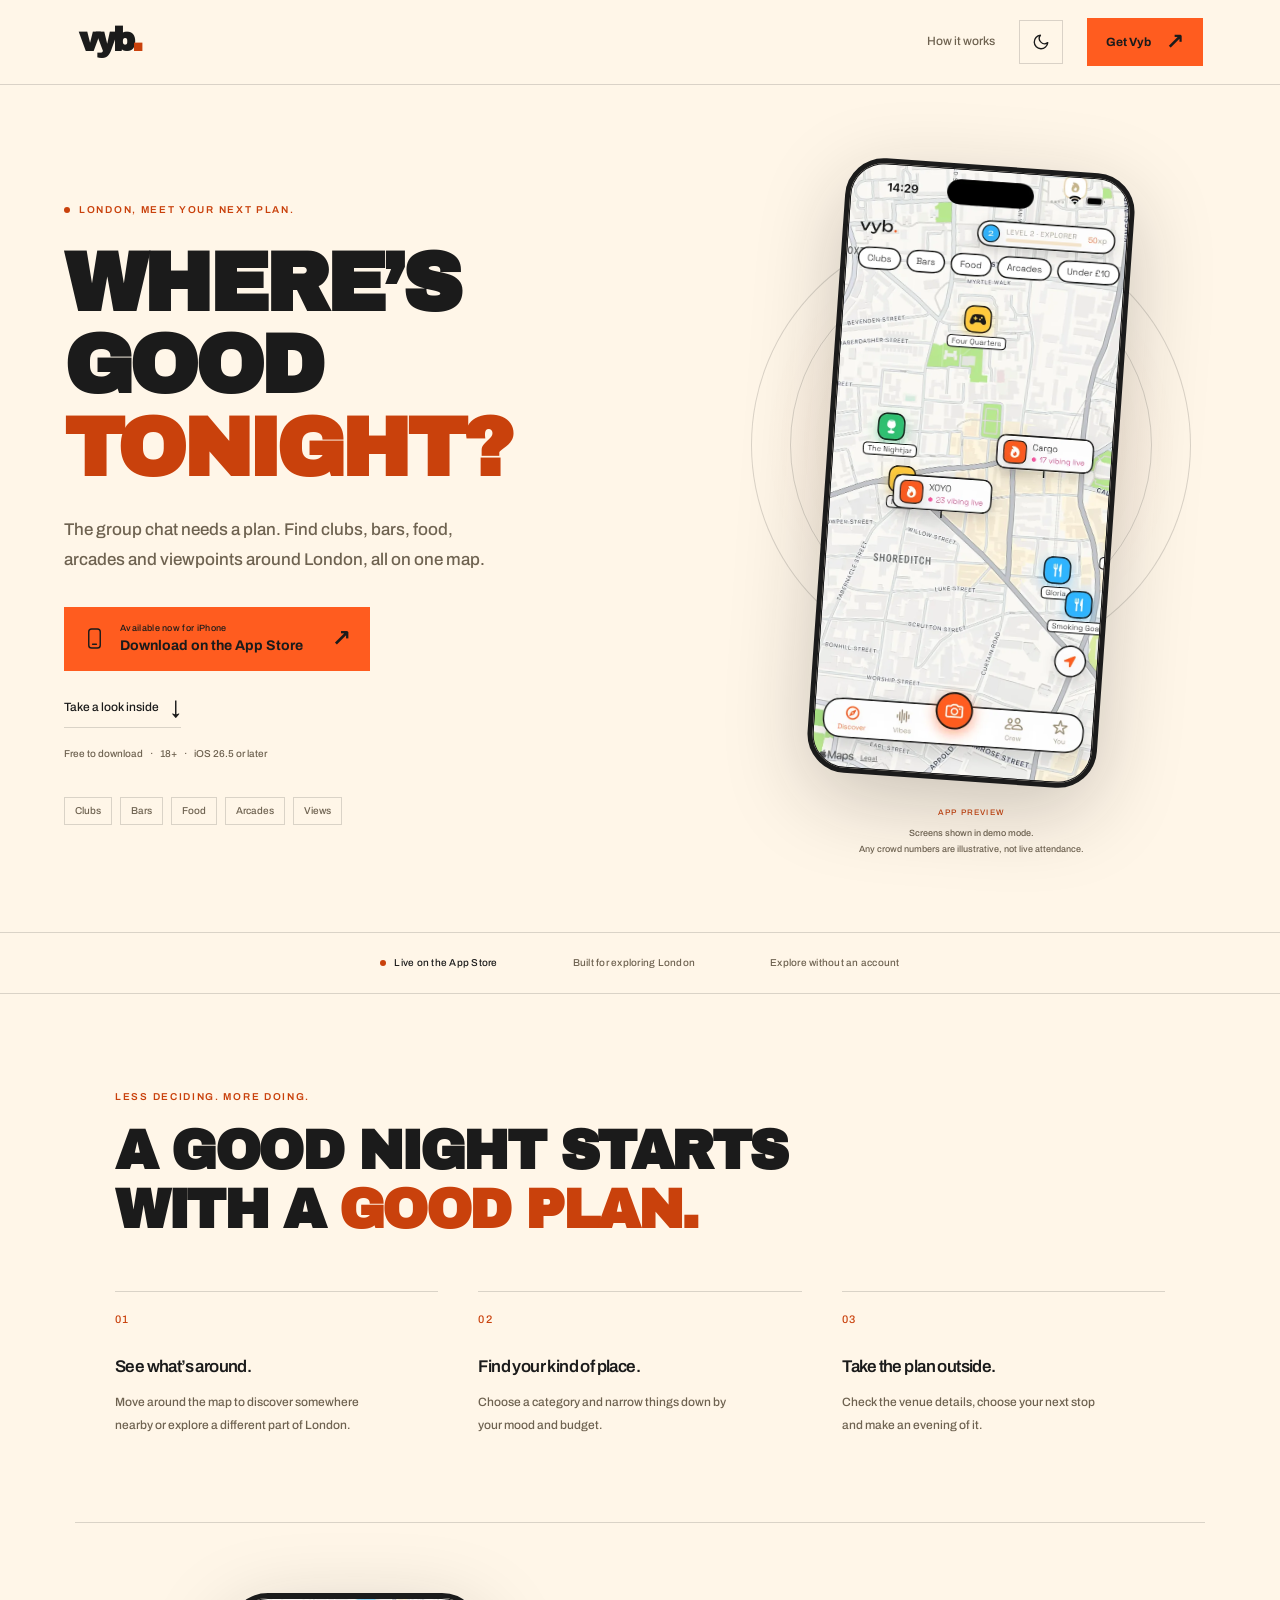
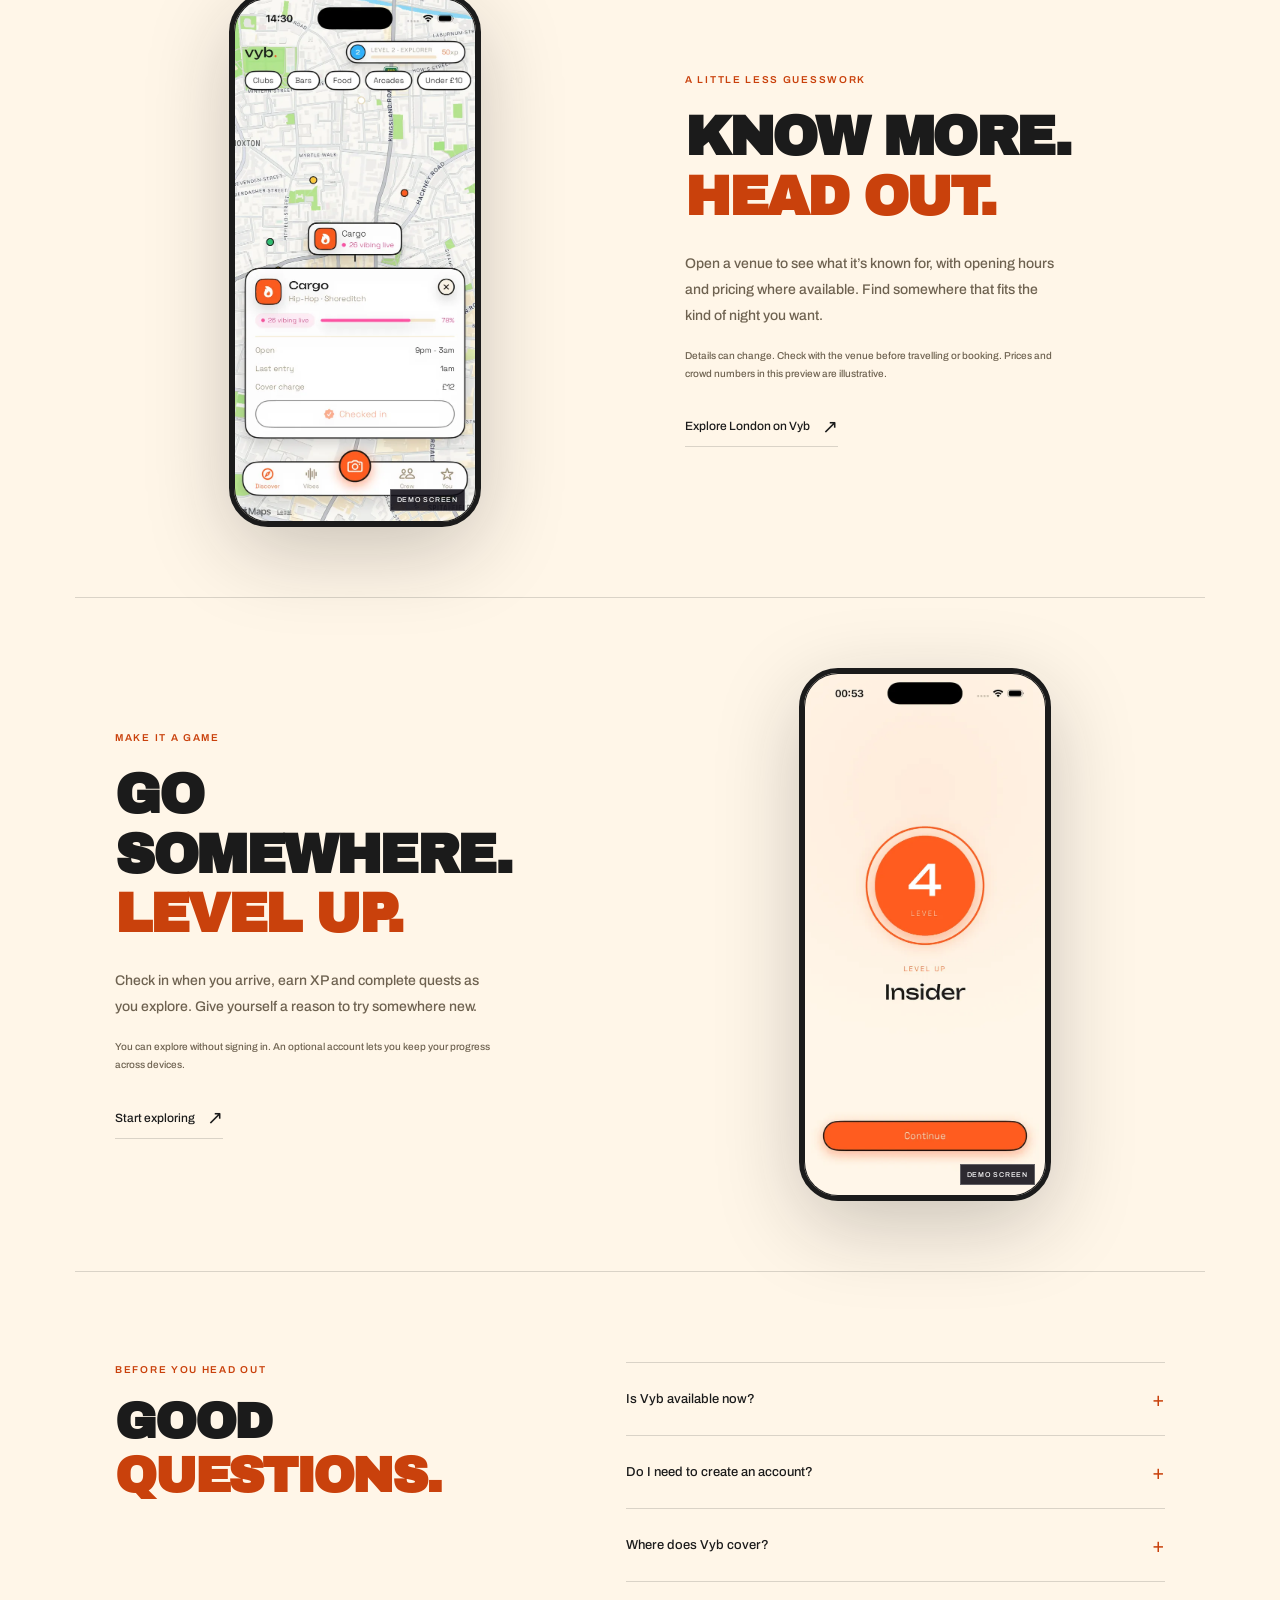
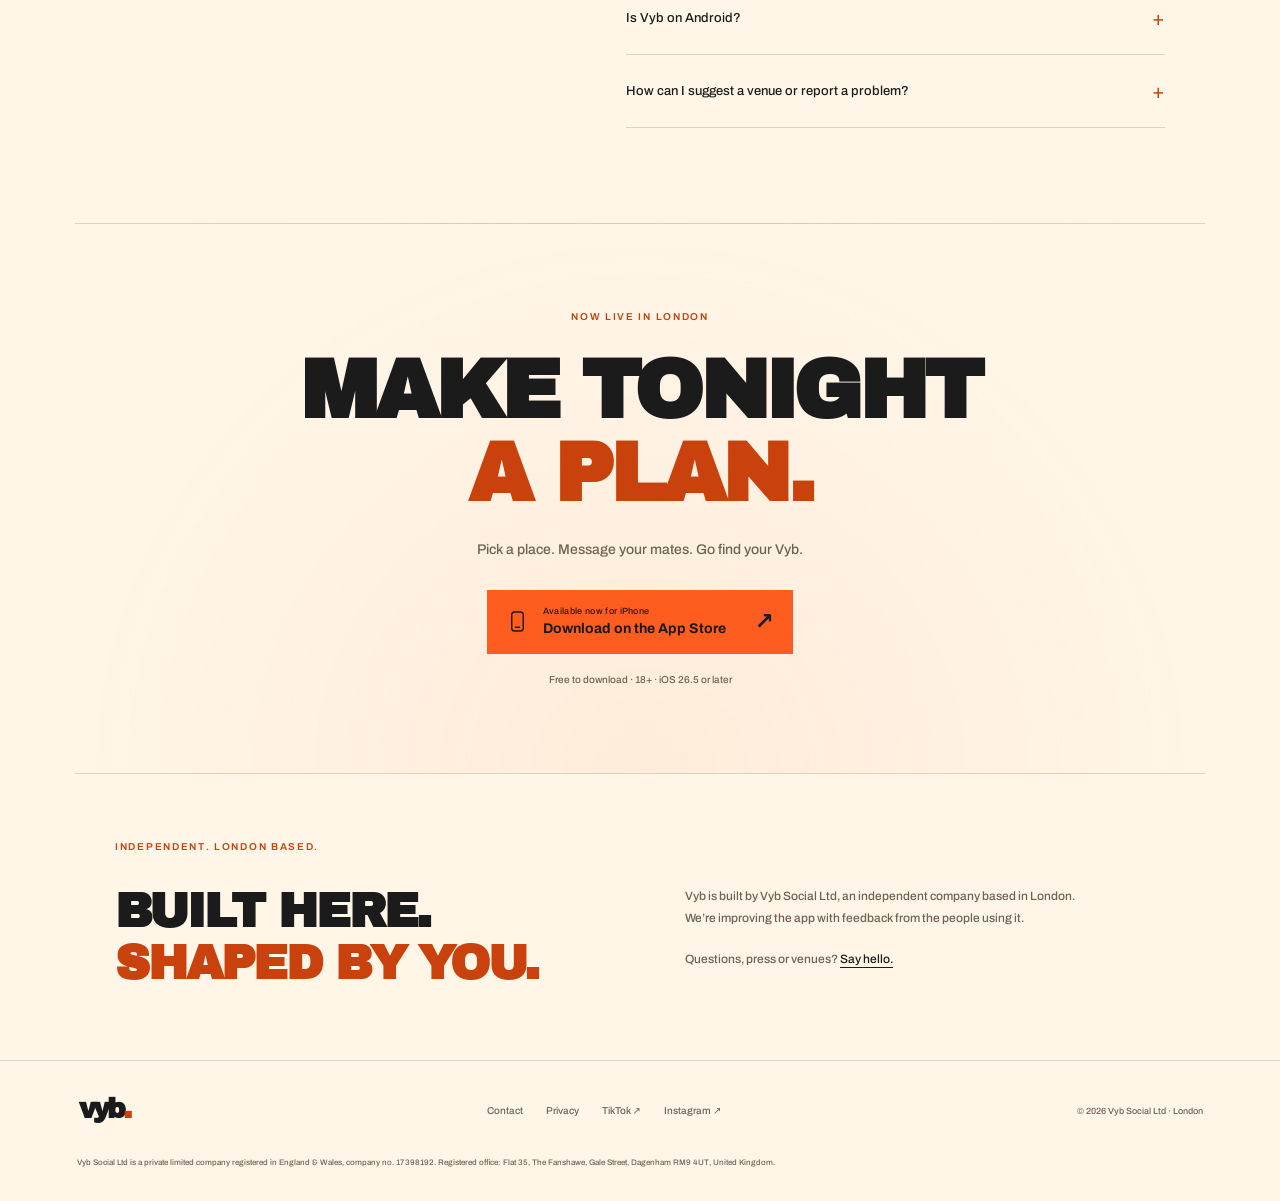
==== commit 26e069a3: "Turn Vyb’s waitlist website into a post-launch download page" ====
--- a/index.html
+++ b/index.html
@@ -1,771 +1,115 @@
 <!DOCTYPE html>
-<html lang="en">
+<html lang="en-GB">
 <head>
 <meta charset="utf-8">
 <meta name="viewport" content="width=device-width, initial-scale=1">
-<title>Vyb — Where's good tonight?</title>
-<meta name="description" content="Vyb is how London finds where's actually good tonight — clubs, late-night food and arcades, with real prices up front. Join the waitlist.">
+<title>Vyb | Where’s good tonight?</title>
+<meta name="description" content="Find your next plan in London with Vyb. Explore clubs, bars, food, arcades and viewpoints on one map. Available now on the App Store.">
 <link rel="canonical" href="https://www.vybhq.com/">
-<meta property="og:title" content="Vyb — Where's good tonight?">
-<meta property="og:description" content="How London finds where's actually good tonight. Join the waitlist.">
+<meta property="og:title" content="Vyb | Where’s good tonight?">
+<meta property="og:description" content="Your next London plan starts here. Explore the map and download Vyb for iPhone.">
 <meta property="og:type" content="website">
 <meta property="og:url" content="https://www.vybhq.com/">
 <meta property="og:site_name" content="Vyb">
 <meta property="og:locale" content="en_GB">
-<meta property="og:image" content="https://www.vybhq.com/assets/og-image.jpg">
-<meta property="og:image:type" content="image/jpeg">
+<meta property="og:image" content="https://www.vybhq.com/assets/share-card.png">
+<meta property="og:image:type" content="image/png">
 <meta property="og:image:width" content="1200">
 <meta property="og:image:height" content="630">
-<meta property="og:image:alt" content="Vyb — Where's good tonight? The Vyb app's map of Shoreditch venues on an iPhone.">
+<meta property="og:image:alt" content="Vyb. Where’s good tonight? Available now on the App Store.">
 <meta name="twitter:card" content="summary_large_image">
-<meta name="twitter:title" content="Vyb — Where's good tonight?">
-<meta name="twitter:description" content="How London finds where's actually good tonight. Join the waitlist.">
-<meta name="twitter:image" content="https://www.vybhq.com/assets/og-image.jpg">
-<link rel="icon" href="data:image/svg+xml,<svg xmlns='http://www.w3.org/2000/svg' viewBox='0 0 100 100'><rect width='100' height='100' rx='22' fill='%230D0B14'/><text x='50' y='72' font-size='60' font-family='Arial Black,sans-serif' font-weight='900' fill='%23C6FF3E' text-anchor='middle'>V</text></svg>">
+<meta name="twitter:title" content="Vyb | Where’s good tonight?">
+<meta name="twitter:description" content="Find your next London plan. Vyb is available now on the App Store.">
+<meta name="twitter:image" content="https://www.vybhq.com/assets/share-card.png">
+<meta name="apple-itunes-app" content="app-id=6812923646">
+<meta name="theme-color" content="#0D0B14">
+<link rel="icon" href="assets/apple-touch-icon.png" type="image/png">
 <link rel="apple-touch-icon" href="assets/apple-touch-icon.png">
-<meta name="theme-color" content="#0D0B14">
 <link rel="preconnect" href="https://fonts.googleapis.com">
 <link rel="preconnect" href="https://fonts.gstatic.com" crossorigin>
-<link href="https://fonts.googleapis.com/css2?family=Archivo:wght@500;600&family=Archivo+Black&display=swap" rel="stylesheet">
-<style>
-  :root {
-    --bg: #0D0B14;
-    --ink: #FFFFFF;
-    --accent: #C6FF3E;
-    --accent-text: #C6FF3E;
-    --on-accent: #0D0B14;
-    --error: #FF6B6B;        /* 7.0:1 on night bg */
-    --muted: rgba(255,255,255,.55);
-    --line: rgba(255,255,255,.14);
-    --phone-shadow: rgba(0,0,0,.6);
-    --phone-rim: rgba(255,255,255,.22);
-    --phone-bezel: #1a1724;
-    --header-bg: rgba(13,11,20,.85);
-  }
-  [data-theme="light"] {
-    --bg: #FFF6E8;
-    --ink: #1B1B1B;
-    --accent: #FF5C1F;       /* fills (buttons) — pair with dark text, 5.6:1 */
-    --accent-text: #C9410C;  /* orange text on cream — 4.6:1 (AA) */
-    --on-accent: #1B1B1B;
-    --error: #B3261E;        /* 6.1:1 on cream */
-    --muted: #6E6250;        /* 5.6:1 on cream (AA) */
-    --line: rgba(27,27,27,.16);
-    --phone-shadow: rgba(27,27,27,.25);
-    --phone-rim: rgba(27,27,27,.35);
-    --phone-bezel: #1B1B1B;
-    --header-bg: rgba(255,246,232,.88);
-  }
-  * { margin: 0; padding: 0; box-sizing: border-box; }
-  html { -webkit-text-size-adjust: 100%; scroll-behavior: smooth; }
-  body {
-    background: var(--bg);
-    color: var(--ink);
-    font-family: "Archivo", system-ui, sans-serif;
-    font-weight: 500;
-    overflow-x: hidden;
-    transition: background .25s, color .25s;
-  }
-  header {
-    position: fixed;
-    top: 0; left: 0; right: 0;
-    z-index: 10;
-    display: flex;
-    justify-content: space-between;
-    align-items: center;
-    padding: 1.1rem 1.5rem;
-    background: var(--header-bg);
-    backdrop-filter: blur(12px);
-    border-bottom: 1px solid var(--line);
-  }
-  .header-right { display: flex; align-items: center; gap: .6rem; }
-  .theme-toggle {
-    display: inline-flex;
-    align-items: center;
-    justify-content: center;
-    width: 2rem;
-    height: 2rem;
-    color: var(--ink);
-    background: none;
-    border: 1px solid var(--line);
-    padding: 0;
-    cursor: pointer;
-    margin: 0;
-  }
-  .theme-toggle:hover { border-color: var(--ink); opacity: 1; }
-  .theme-toggle svg {
-    width: 1rem; height: 1rem;
-    fill: none; stroke: currentColor; stroke-width: 2;
-    stroke-linecap: round; stroke-linejoin: round;
-  }
-  /* shows the theme you'd switch to: sun at night, moon by day */
-  .theme-toggle .icon-moon { display: none; }
-  [data-theme="light"] .theme-toggle .icon-sun { display: none; }
-  [data-theme="light"] .theme-toggle .icon-moon { display: block; }
-  .wordmark {
-    font-family: "Archivo Black", sans-serif;
-    font-size: 1.1rem;
-    letter-spacing: .06em;
-  }
-  .header-cta {
-    font-size: .7rem;
-    font-weight: 600;
-    letter-spacing: .14em;
-    text-transform: uppercase;
-    color: var(--on-accent);
-    background: var(--accent);
-    padding: .55rem .9rem;
-    text-decoration: none;
-  }
-  section { padding: 0 1.5rem; }
-  .inner { max-width: 44rem; margin: 0 auto; }
-
-  /* hero */
-  .hero { padding-top: 7.5rem; padding-bottom: 4rem; }
-  @media (min-width: 700px) {
-    .hero { padding-top: 9rem; padding-bottom: 5rem; }
-  }
-  .kicker {
-    font-size: .72rem;
-    letter-spacing: .18em;
-    text-transform: uppercase;
-    color: var(--accent-text);
-    margin-bottom: 1.4rem;
-  }
-  h1 {
-    font-family: "Archivo Black", sans-serif;
-    font-size: clamp(2.6rem, 11vw, 4.6rem);
-    line-height: .98;
-    text-transform: uppercase;
-    letter-spacing: -.01em;
-  }
-  h1 span { color: var(--accent-text); }
-  .sub {
-    margin-top: 1.6rem;
-    max-width: 30rem;
-    font-size: 1.02rem;
-    line-height: 1.6;
-    color: var(--muted);
-  }
-  .sub b { color: var(--ink); font-weight: 600; }
-  .hero-signup { margin-top: 2rem; max-width: 30rem; }
-  .hero-signup form { margin-top: 0; max-width: none; }
-  .hero-row { display: flex; flex-direction: column; }
-  .hero-row button { margin-top: 1rem; }
-  @media (min-width: 520px) {
-    .hero-row { flex-direction: row; align-items: stretch; gap: 1rem; }
-    .hero-row .field { flex: 1; }
-    .hero-row button { margin-top: 0; width: auto; padding: 1.05rem 1.4rem; white-space: nowrap; }
-  }
-  .scroll-cue {
-    margin-top: 2.5rem;
-    font-size: .7rem;
-    letter-spacing: .18em;
-    text-transform: uppercase;
-    color: var(--muted);
-  }
-
-  /* sticky phone zoom */
-  .zoom-stage { height: 180svh; position: relative; padding: 0; }
-  .zoom-sticky {
-    position: sticky;
-    top: 0;
-    height: 100svh;
-    display: flex;
-    flex-direction: column;
-    align-items: center;
-    justify-content: center;
-    overflow: hidden;
-  }
-  .phone {
-    width: min(72vw, 320px);
-    border-radius: 2.6rem;
-    border: 1px solid var(--phone-rim);
-    outline: 6px solid var(--phone-bezel);
-    overflow: hidden;
-    transform-origin: center center;
-    will-change: transform;
-    box-shadow: 0 40px 120px var(--phone-shadow);
-  }
-  .phone img { display: block; width: 100%; height: auto; }
-  .zoom-caption {
-    margin-top: 1.4rem;
-    text-align: center;
-    font-size: .72rem;
-    letter-spacing: .18em;
-    text-transform: uppercase;
-    color: var(--muted);
-    transition: opacity .3s;
-  }
-
-  /* feature rows */
-  .features { border-top: 1px solid var(--line); padding-top: 5rem; padding-bottom: 2rem; }
-  .feature {
-    display: grid;
-    grid-template-columns: 1fr;
-    gap: 2.5rem;
-    align-items: center;
-    padding-bottom: 6rem;
-  }
-  @media (min-width: 700px) {
-    .feature { grid-template-columns: 1fr 1fr; }
-    .feature.flip .feature-media { order: 2; }
-  }
-  .feature-media { display: flex; justify-content: center; }
-  .feature-media .phone {
-    width: min(64vw, 270px);
-    opacity: 0;
-    transform: translateY(40px) scale(.96);
-    transition: opacity .7s ease, transform .7s ease;
-  }
-  .feature.visible .phone { opacity: 1; transform: none; }
-  .demo-note {
-    font-size: .75rem;
-    color: var(--muted);
-    padding-bottom: 3rem;
-    max-width: 30rem;
-  }
-  .f-num {
-    font-size: .72rem;
-    letter-spacing: .18em;
-    text-transform: uppercase;
-    color: var(--accent-text);
-    margin-bottom: 1rem;
-  }
-  .feature h2 {
-    font-family: "Archivo Black", sans-serif;
-    font-size: clamp(1.7rem, 6vw, 2.4rem);
-    line-height: 1.05;
-    text-transform: uppercase;
-  }
-  .feature p {
-    margin-top: 1.1rem;
-    font-size: .98rem;
-    line-height: 1.6;
-    color: var(--muted);
-    max-width: 26rem;
-  }
-  .feature p b { color: var(--ink); font-weight: 600; }
-
-  /* waitlist */
-  .join { border-top: 1px solid var(--line); padding-top: 5rem; padding-bottom: 6rem; }
-  .join h2, .about h2 {
-    font-family: "Archivo Black", sans-serif;
-    font-size: clamp(2rem, 8vw, 3.2rem);
-    line-height: 1;
-    text-transform: uppercase;
-  }
-  .join h2 span, .about h2 span { color: var(--accent-text); }
-
-  /* about */
-  .about { border-top: 1px solid var(--line); padding-top: 5rem; padding-bottom: 5rem; }
-  .about p:not(.kicker) {
-    margin-top: 1.4rem;
-    max-width: 30rem;
-    font-size: 1rem;
-    line-height: 1.6;
-    color: var(--muted);
-  }
-  .about b { color: var(--ink); font-weight: 600; }
-  .about a { color: var(--ink); }
-  form { margin-top: 2.5rem; max-width: 26rem; }
-  .field { border-bottom: 1px solid var(--line); }
-  .field + .field { margin-top: .25rem; }
-  input {
-    width: 100%;
-    font: inherit;
-    font-size: 1rem;
-    color: var(--ink);
-    background: none;
-    border: none;
-    padding: 1.05rem 0;
-    outline: none;
-  }
-  input::placeholder { color: var(--muted); }
-  .field:focus-within { border-color: var(--accent-text); box-shadow: 0 1px 0 var(--accent-text); }
-  .sr-only {
-    position: absolute;
-    width: 1px; height: 1px;
-    padding: 0; margin: -1px;
-    overflow: hidden;
-    clip: rect(0, 0, 0, 0);
-    white-space: nowrap;
-    border: 0;
-  }
-  button {
-    margin-top: 1.75rem;
-    width: 100%;
-    font: inherit;
-    font-weight: 600;
-    font-size: .85rem;
-    letter-spacing: .14em;
-    text-transform: uppercase;
-    color: var(--on-accent);
-    background: var(--accent);
-    border: none;
-    padding: 1.05rem;
-    cursor: pointer;
-  }
-  button:hover { opacity: .92; }
-  a:focus-visible, button:focus-visible { outline: 2px solid var(--ink); outline-offset: 3px; }
-  button:disabled { opacity: .55; cursor: wait; }
-  .note { margin-top: 1rem; font-size: .78rem; color: var(--muted); }
-  .note a { color: var(--ink); }
-  .error { margin-top: .9rem; font-size: .85rem; color: var(--error); }
-  .error:empty { margin-top: 0; }
-  #success { display: none; margin-top: 2.5rem; max-width: 26rem; }
-  #success .in {
-    font-size: .72rem;
-    letter-spacing: .18em;
-    text-transform: uppercase;
-    color: var(--muted);
-  }
-  #success .position {
-    font-family: "Archivo Black", sans-serif;
-    font-size: clamp(3rem, 14vw, 5rem);
-    line-height: 1;
-    color: var(--accent-text);
-    margin: .6rem 0 1rem;
-  }
-  #success .move-up { font-size: .95rem; line-height: 1.6; color: var(--muted); }
-  #success .move-up b { color: var(--ink); font-weight: 600; }
-  .link-label {
-    display: block;
-    margin-top: 1.5rem;
-    font-size: .72rem;
-    letter-spacing: .18em;
-    text-transform: uppercase;
-    color: var(--muted);
-  }
-  .share-link {
-    margin-top: .5rem;
-    padding: .8rem .9rem;
-    font-size: .85rem;
-    border: 1px solid var(--line);
-    text-overflow: ellipsis;
-  }
-  .share-link:focus { border-color: var(--accent-text); }
-  .share-row { display: flex; flex-wrap: wrap; gap: .6rem; margin-top: .75rem; }
-  .share-row [hidden] { display: none; }
-  .share-row .native-share { flex-basis: 100%; background: var(--accent); color: var(--on-accent); border: 1px solid var(--accent); }
-  /* with a native share sheet available, it's the main action and WhatsApp steps back */
-  .share-row.has-native-share .wa { background: none; color: var(--ink); border-color: var(--line); }
-  .share-row a, .share-row button {
-    flex: 1;
-    margin: 0;
-    display: flex;
-    align-items: center;
-    justify-content: center;
-    font-size: .8rem;
-    font-weight: 600;
-    letter-spacing: .1em;
-    text-transform: uppercase;
-    padding: .95rem .5rem;
-    text-decoration: none;
-    cursor: pointer;
-  }
-  .share-row .wa { background: var(--accent); color: var(--on-accent); border: 1px solid var(--accent); }
-  .share-row .copy { background: none; color: var(--ink); border: 1px solid var(--line); }
-  /* once signed up: hide every form; the other form(s) point to the success card */
-  .signup .done { display: none; margin-top: 1.5rem; font-size: .95rem; line-height: 1.6; color: var(--muted); }
-  .signup .done a { color: var(--ink); }
-  .signup.is-done form, .signup.is-done .note { display: none; }
-  .signup.is-done:not(.is-active) .done { display: block; }
-  .proof { font-size: .9rem; line-height: 1.5; color: var(--muted); margin-bottom: 1rem; }
-  .join .proof { margin-top: 1.2rem; margin-bottom: 0; }
-  .proof b { color: var(--ink); font-weight: 600; }
-  .signup.is-done .proof { display: none; }
-
-  footer {
-    border-top: 1px solid var(--line);
-    padding: 1.25rem 1.5rem;
-    display: flex;
-    justify-content: space-between;
-    align-items: center;
-    gap: 1rem;
-    flex-wrap: wrap;
-    font-size: .72rem;
-    letter-spacing: .1em;
-    text-transform: uppercase;
-    color: var(--muted);
-  }
-  footer a { color: var(--ink); text-decoration: none; }
-  footer a:hover { color: var(--accent-text); }
-  .footer-links { display: flex; flex-wrap: wrap; gap: .6rem 1.4rem; }
-  .legal {
-    flex-basis: 100%;
-    font-size: .72rem;
-    letter-spacing: 0;
-    text-transform: none;
-    line-height: 1.6;
-  }
-
-  @media (prefers-reduced-motion: reduce) {
-    .zoom-stage { height: auto; padding: 4rem 1.5rem; }
-    .zoom-sticky { position: static; height: auto; }
-    .phone { transform: none !important; }
-    .feature-media .phone { opacity: 1; transform: none; transition: none; }
-  }
-</style>
+<link href="https://fonts.googleapis.com/css2?family=Archivo:wght@400;500;600;700&family=Archivo+Black&display=swap" rel="stylesheet">
 <script>
-  // Browser UI colour (e.g. the address bar on phones) follows the page theme.
-  function setThemeColor(mode) {
-    document.querySelector('meta[name="theme-color"]').content = mode === "light" ? "#FFF6E8" : "#0D0B14";
-  }
-  // Set the theme before first paint: saved choice, else the device setting
-  // (night unless the device asks for light).
-  (function () {
-    var mode = null;
-    try { mode = localStorage.getItem("vyb-theme"); } catch (e) {}
-    if (mode !== "light" && mode !== "dark") {
-      mode = window.matchMedia && matchMedia("(prefers-color-scheme: light)").matches ? "light" : "dark";
-    }
-    if (mode === "light") document.documentElement.setAttribute("data-theme", "light");
-    setThemeColor(mode);
-  })();
+(function(){var mode;try{mode=localStorage.getItem('vyb-theme');}catch(e){}if(mode!=='light'&&mode!=='dark')mode=window.matchMedia&&matchMedia('(prefers-color-scheme: light)').matches?'light':'dark';document.documentElement.dataset.theme=mode;document.querySelector('meta[name="theme-color"]').content=mode==='light'?'#FFF6E8':'#0D0B14';})();
 </script>
-<script>
-  // Analytics loads unless this browser opted out (privacy page) or sends
-  // Global Privacy Control. The script itself has no opt-out of its own.
-  (function () {
-    var off = navigator.globalPrivacyControl === true;
-    try { off = off || localStorage.getItem("vyb-analytics") === "off"; } catch (e) { off = true; }
-    if (off) return;
-    var s = document.createElement("script");
-    s.async = true;
-    s.src = "https://aromatic-caribou-889.convex.site/api/a/am_lQ6qWeXBk58IrmuK";
-    document.head.appendChild(s);
-  })();
-</script>
+<link rel="stylesheet" href="assets/site.css">
+<script src="assets/site.js" defer></script>
 </head>
 <body>
-  <header>
-    <div class="wordmark">VYB</div>
-    <div class="header-right">
-      <button class="theme-toggle" id="theme-toggle" type="button" aria-label="Switch to light theme">
-        <svg class="icon-sun" viewBox="0 0 24 24" aria-hidden="true"><circle cx="12" cy="12" r="4"/><path d="M12 2v2M12 20v2M4.9 4.9l1.4 1.4M17.7 17.7l1.4 1.4M2 12h2M20 12h2M4.9 19.1l1.4-1.4M17.7 6.3l1.4-1.4"/></svg>
-        <svg class="icon-moon" viewBox="0 0 24 24" aria-hidden="true"><path d="M21 12.8A9 9 0 1 1 11.2 3a7 7 0 0 0 9.8 9.8z"/></svg>
-      </button>
-      <a class="header-cta" href="#join">Join the waitlist</a>
+<a class="skip-link" href="#main">Skip to content</a>
+<header class="site-header">
+  <a class="wordmark" href="./" aria-label="Vyb home">vyb<span aria-hidden="true">.</span></a>
+  <nav aria-label="Main navigation">
+    <a class="nav-link" href="#how-it-works">How it works</a>
+    <button class="theme-toggle" id="theme-toggle" type="button" aria-label="Switch to light theme">
+      <svg class="icon-sun" viewBox="0 0 24 24" aria-hidden="true"><circle cx="12" cy="12" r="4"/><path d="M12 2v2M12 20v2M4.9 4.9l1.4 1.4M17.7 17.7l1.4 1.4M2 12h2M20 12h2M4.9 19.1l1.4-1.4M17.7 6.3l1.4-1.4"/></svg>
+      <svg class="icon-moon" viewBox="0 0 24 24" aria-hidden="true"><path d="M21 12.8A9 9 0 1 1 11.2 3a7 7 0 0 0 9.8 9.8z"/></svg>
+    </button>
+    <a class="button button-small" data-download="header" href="https://apps.apple.com/gb/app/vyb-social-discovery/id6812923646">Get Vyb <span aria-hidden="true">↗</span></a>
+  </nav>
+</header>
+<main id="main">
+  <section class="hero" aria-labelledby="hero-title">
+    <div class="hero-copy">
+      <p class="kicker"><span class="status-dot" aria-hidden="true"></span> London, meet your next plan.</p>
+      <h1 id="hero-title">Where’s good <span>tonight?</span></h1>
+      <p class="hero-description">The group chat needs a plan. Find clubs, bars, food, arcades and viewpoints around London, all on one map.</p>
+      <div class="hero-actions">
+        <a class="button download-button" data-download="hero" href="https://apps.apple.com/gb/app/vyb-social-discovery/id6812923646"><svg viewBox="0 0 24 24" aria-hidden="true"><rect x="6" y="2" width="12" height="20" rx="3"/><path d="M10 18h4"/></svg><span><small>Available now for iPhone</small>Download on the App Store</span><span aria-hidden="true">↗</span></a>
+        <a class="text-link" href="#how-it-works">Take a look inside <span aria-hidden="true">↓</span></a>
+      </div>
+      <p class="availability">Free to download <span aria-hidden="true">·</span> 18+ <span aria-hidden="true">·</span> iOS 26.5 or later</p>
+      <ul class="category-list" aria-label="Explore on Vyb"><li>Clubs</li><li>Bars</li><li>Food</li><li>Arcades</li><li>Views</li></ul>
     </div>
-  </header>
+    <figure class="hero-visual">
+      <div class="orbit" aria-hidden="true"></div>
+      <div class="phone"><img src="assets/07-discover-zoom.webp" data-dark="assets/07-discover-zoom.webp" data-light="assets/08-discover-day.webp" width="640" height="1391" alt="Vyb’s discovery map with venue pins in Shoreditch, shown in demo mode" fetchpriority="high" decoding="async"></div>
+      <figcaption><span class="preview-label">APP PREVIEW</span> Screens shown in demo mode.<br>Any crowd numbers are illustrative, not live attendance.</figcaption>
+    </figure>
+  </section>
 
-  <section class="hero">
-    <div class="inner">
-      <p class="kicker">iPhone · London · Coming soon</p>
-      <h1>Where’s good <span>tonight?</span></h1>
-      <p class="sub">Clubs, late-night food and arcades actually worth leaving the house for. Opening hours, entry price and what it’s known for — <b>before you’re already out</b>.</p>
-      <div class="signup hero-signup">
-        <p class="proof" hidden><b></b> people are already on the list.</p>
-        <form class="waitlist-form" novalidate>
-          <div class="hero-row">
-            <div class="field">
-              <label class="sr-only" for="hero-email">Email address</label>
-              <input type="email" id="hero-email" name="email" placeholder="Your email" autocomplete="email" aria-describedby="hero-email-error" required>
-            </div>
-            <button type="submit">Join the waitlist</button>
-          </div>
-          <p class="error" id="hero-email-error" aria-live="polite"></p>
-        </form>
-        <p class="note">Free to join. 18+ only. One email when we launch. No spam. See our <a href="privacy.html">privacy policy</a>.</p>
-        <p class="done">You’re on the list — <a href="#success">see your spot and referral link</a>.</p>
-      </div>
-      <p class="scroll-cue">Scroll ↓</p>
+  <section class="intro-strip" aria-label="Vyb at a glance"><div><span class="status-dot" aria-hidden="true"></span> Live on the App Store</div><span>Built for exploring London</span><span>Explore without an account</span></section>
+
+  <section class="how section-wrap" id="how-it-works" aria-labelledby="how-title">
+    <div class="section-heading"><p class="kicker">Less deciding. More doing.</p><h2 id="how-title">A good night starts<br>with a <span>good plan.</span></h2></div>
+    <div class="steps">
+      <article><span class="step-number">01</span><h3>See what’s around.</h3><p>Move around the map to discover somewhere nearby or explore a different part of London.</p></article>
+      <article><span class="step-number">02</span><h3>Find your kind of place.</h3><p>Choose a category and narrow things down by your mood and budget.</p></article>
+      <article><span class="step-number">03</span><h3>Take the plan outside.</h3><p>Check the venue details, choose your next stop and make an evening of it.</p></article>
     </div>
   </section>
 
-  <section class="zoom-stage" id="zoom-stage">
-    <div class="zoom-sticky">
-      <div class="phone" id="zoom-phone">
-        <img data-dark="assets/07-discover-zoom.webp" data-light="assets/08-discover-day.webp" alt="Vyb Discover map of Shoreditch with named venue pins" width="640" height="1391" loading="lazy">
-      </div>
-      <p class="zoom-caption" id="zoom-caption">The whole city, one map</p>
+  <section class="feature-section section-wrap" aria-labelledby="details-title">
+    <div class="feature-media"><div class="phone"><img src="assets/04-detail.webp" data-dark="assets/04-detail.webp" data-light="assets/09-detail-day.webp" width="640" height="1391" loading="lazy" decoding="async" alt="A demo venue detail screen showing opening hours, last entry and cover charge"><span class="screen-tag">DEMO SCREEN</span></div></div>
+    <div class="feature-copy"><p class="kicker">A little less guesswork</p><h2 id="details-title">Know more.<br><span>Head out.</span></h2><p>Open a venue to see what it’s known for, with opening hours and pricing where available. Find somewhere that fits the kind of night you want.</p><p class="fine-print">Details can change. Check with the venue before travelling or booking. Prices and crowd numbers in this preview are illustrative.</p><a class="text-link" data-download="details" href="https://apps.apple.com/gb/app/vyb-social-discovery/id6812923646">Explore London on Vyb <span aria-hidden="true">↗</span></a></div>
+  </section>
+
+  <section class="feature-section feature-reverse section-wrap" aria-labelledby="xp-title">
+    <div class="feature-media"><div class="phone"><img src="assets/10-levelup-night.webp" data-dark="assets/10-levelup-night.webp" data-light="assets/11-levelup-day.webp" width="640" height="1391" loading="lazy" decoding="async" alt="Vyb’s demo level-up screen showing Level 4, Insider"><span class="screen-tag">DEMO SCREEN</span></div></div>
+    <div class="feature-copy"><p class="kicker">Make it a game</p><h2 id="xp-title">Go somewhere.<br><span>Level up.</span></h2><p>Check in when you arrive, earn XP and complete quests as you explore. Give yourself a reason to try somewhere new.</p><p class="fine-print">You can explore without signing in. An optional account lets you keep your progress across devices.</p><a class="text-link" data-download="xp" href="https://apps.apple.com/gb/app/vyb-social-discovery/id6812923646">Start exploring <span aria-hidden="true">↗</span></a></div>
+  </section>
+
+  <section class="faq-section section-wrap" aria-labelledby="faq-title">
+    <div class="section-heading"><p class="kicker">Before you head out</p><h2 id="faq-title">Good <span>questions.</span></h2></div>
+    <div class="faq-list">
+      <details><summary>Is Vyb available now?</summary><p>Yes. Vyb launched on 16 October 2026 and is available on the App Store. It is free to download for iPhone, requires iOS 26.5 or later, and is for people aged 18 and over.</p></details>
+      <details><summary>Do I need to create an account?</summary><p>You can explore Vyb without signing in. An optional Sign in with Apple account lets you keep your progress across devices and reinstalls.</p></details>
+      <details><summary>Where does Vyb cover?</summary><p>We’re starting with London. Coverage is growing and some areas have more venues than others. If your favourite place is missing, <a href="mailto:hello@vybhq.com?subject=Venue%20suggestion">send us a venue suggestion</a>.</p></details>
+      <details><summary>Is Vyb on Android?</summary><p>Vyb is currently available for iPhone. You can follow <a href="https://www.tiktok.com/@join.vyb" target="_blank" rel="noopener noreferrer">@join.vyb on TikTok</a> for updates.</p></details>
+      <details><summary>How can I suggest a venue or report a problem?</summary><p>Email <a href="mailto:hello@vybhq.com">hello@vybhq.com</a> with the venue name or what happened. Include the area and your app version if you can. Your feedback helps decide what we improve next.</p></details>
     </div>
   </section>
 
-  <section class="features">
-    <div class="inner">
-      <div class="feature">
-        <div class="feature-media"><div class="phone"><img data-dark="assets/04-detail.webp" data-light="assets/09-detail-day.webp" alt="Cargo venue detail with hours, last entry and cover charge" width="640" height="1391" loading="lazy"></div></div>
-        <div class="feature-copy">
-          <p class="f-num">01 — No guesswork</p>
-          <h2>Know before you go</h2>
-          <p>Every venue carries the stuff that actually decides your night: <b>open hours, last entry, cover charge</b>, and what it’s known for. Filter by what you’re in the mood for — clubs, bars, food, arcades, under £10.</p>
-        </div>
-      </div>
-      <div class="feature flip">
-        <div class="feature-media"><div class="phone"><img data-dark="assets/10-levelup-night.webp" data-light="assets/11-levelup-day.webp" alt="Vyb level-up screen — Level 4, Insider" width="640" height="1391" loading="lazy"></div></div>
-        <div class="feature-copy">
-          <p class="f-num">02 — Make it a game</p>
-          <h2>Earn XP for going out</h2>
-          <p>Check in when you arrive and <b>level up for exploring somewhere new</b>. Your nights out, on the record — not another feed to perform on.</p>
-        </div>
-      </div>
-      <p class="demo-note">App screens are from a demo build — the “vibing live” numbers shown are simulated for demo purposes, not real venue data.</p>
-    </div>
+  <section class="download-section section-wrap" id="download" aria-labelledby="download-title">
+    <span id="join" class="anchor-target" aria-hidden="true"></span>
+    <p class="kicker">Now live in London</p><h2 id="download-title">Make tonight<br><span>a plan.</span></h2>
+    <p>Pick a place. Message your mates. Go find your Vyb.</p>
+    <a class="button download-button" data-download="footer" href="https://apps.apple.com/gb/app/vyb-social-discovery/id6812923646"><svg viewBox="0 0 24 24" aria-hidden="true"><rect x="6" y="2" width="12" height="20" rx="3"/><path d="M10 18h4"/></svg><span><small>Available now for iPhone</small>Download on the App Store</span><span aria-hidden="true">↗</span></a>
+    <p class="availability">Free to download · 18+ · iOS 26.5 or later</p>
   </section>
 
-  <section class="join" id="join">
-    <div class="inner">
-      <h2>Get in <span>early.</span></h2>
-      <div class="signup">
-      <p class="proof" hidden><b></b> people are already on the list.</p>
-      <form class="waitlist-form" novalidate>
-        <div class="field">
-          <label class="sr-only" for="email">Email address</label>
-          <input type="email" id="email" name="email" placeholder="Email" autocomplete="email" aria-describedby="email-error" required>
-        </div>
-        <div class="field">
-          <label class="sr-only" for="university">University (optional)</label>
-          <input type="text" id="university" name="university" placeholder="University (optional)" autocomplete="organization" list="unis">
-        </div>
-        <datalist id="unis">
-          <option value="UCL"><option value="King's College London"><option value="Imperial College London">
-          <option value="LSE"><option value="Queen Mary University of London"><option value="City, University of London">
-          <option value="University of Westminster"><option value="Goldsmiths"><option value="University of the Arts London">
-          <option value="University of Greenwich"><option value="London Met"><option value="Kingston University">
-          <option value="Middlesex University"><option value="Brunel University"><option value="University of East London">
-          <option value="Roehampton"><option value="St George's"><option value="Royal Holloway">
-        </datalist>
-        <button type="submit">Join the waitlist</button>
-        <p class="error" id="email-error" aria-live="polite"></p>
-      </form>
-      <p class="note">Free to join. 18+ only. One email when we launch. No spam. See our <a href="privacy.html">privacy policy</a>.</p>
-      <p class="done">You’re on the list — <a href="#success">see your spot and referral link</a>.</p>
-
-      <div id="success">
-        <p class="in">You’re in — your spot</p>
-        <div class="position" id="position">#—</div>
-        <p class="move-up">Every mate who joins with your link <b>moves you up the list</b>.</p>
-        <label class="link-label" for="share-link">Your link</label>
-        <input class="share-link" id="share-link" type="text" readonly>
-        <div class="share-row" id="share-row">
-          <button class="native-share" id="native-share" type="button" hidden>Share your link</button>
-          <a class="wa" id="wa-share" href="#" target="_blank" rel="noopener">Share on WhatsApp</a>
-          <button class="copy" id="copy-link" type="button">Copy link</button>
-        </div>
-      </div>
-      </div>
-    </div>
-  </section>
-
-  <section class="about" id="about">
-    <div class="inner">
-      <p class="kicker">About</p>
-      <h2>Made in <span>London.</span></h2>
-      <p>Vyb is an iPhone app for working out where’s actually worth going tonight — clubs, late-night food and arcades, with opening hours, last entry and entry prices up front.</p>
-      <p>It’s built by <b>Vyb Social Ltd</b>, an independent company based in London and registered in England &amp; Wales (company no. 17398192). We’re starting with London and opening to the waitlist first.</p>
-      <p>Questions, press or venues: <a href="mailto:hello@vybhq.com">hello@vybhq.com</a></p>
-    </div>
-  </section>
-
-  <footer>
-    <nav class="footer-links">
-      <a href="mailto:hello@vybhq.com">hello@vybhq.com</a>
-      <a href="privacy.html">Privacy</a>
-      <a href="https://instagram.com/join.vyb" target="_blank" rel="noopener">Instagram — @join.vyb</a>
-    </nav>
-    <span>© 2026 Vyb Social Ltd · London</span>
-    <p class="legal">Vyb Social Ltd is a private limited company registered in England &amp; Wales, company no. 17398192. Registered office: Flat 35, The Fanshawe, Gale Street, Dagenham RM9 4UT, United Kingdom.</p>
-  </footer>
-
-<script>
-  // Theme toggle: mirrors the app's night (default) / day modes. The starting
-  // theme is set in <head>; the themed screenshots have no src in the HTML so
-  // only the matching version downloads. Follows the device setting until the
-  // visitor picks a theme themselves.
-  (function () {
-    var root = document.documentElement;
-    var btn = document.getElementById("theme-toggle");
-    function apply(mode) {
-      if (mode === "light") root.setAttribute("data-theme", "light");
-      else root.removeAttribute("data-theme");
-      btn.setAttribute("aria-label", mode === "light" ? "Switch to dark theme" : "Switch to light theme");
-      setThemeColor(mode);
-      document.querySelectorAll("img[data-dark]").forEach(function (img) {
-        var src = mode === "light" ? img.dataset.light : img.dataset.dark;
-        if (img.getAttribute("src") !== src) img.src = src;
-      });
-    }
-    function saved() {
-      try { return localStorage.getItem("vyb-theme"); } catch (e) { return null; }
-    }
-    apply(root.getAttribute("data-theme") === "light" ? "light" : "dark");
-    window.matchMedia("(prefers-color-scheme: light)").addEventListener("change", function (e) {
-      if (!saved()) apply(e.matches ? "light" : "dark");
-    });
-    btn.addEventListener("click", function () {
-      var mode = root.getAttribute("data-theme") === "light" ? "dark" : "light";
-      apply(mode);
-      try { localStorage.setItem("vyb-theme", mode); } catch (e) {}
-    });
-  })();
-
-  // Sticky phone zoom: scale/settle the phone as the stage scrolls through.
-  (function () {
-    var stage = document.getElementById("zoom-stage");
-    var phone = document.getElementById("zoom-phone");
-    var caption = document.getElementById("zoom-caption");
-    var reduced = window.matchMedia("(prefers-reduced-motion: reduce)").matches;
-    if (reduced) return;
-    function onScroll() {
-      var r = stage.getBoundingClientRect();
-      var total = r.height - window.innerHeight;
-      var p = Math.min(1, Math.max(0, -r.top / total));
-      var scale = 0.55 + p * 0.45;           // 0.55 -> 1.0, caption stays clear
-      var ty = (1 - p) * 10;                  // slight rise
-      phone.style.transform = "scale(" + scale + ") translateY(" + ty + "vh)";
-      caption.style.opacity = p > 0.55 ? 1 : 0;
-    }
-    // Update at most once per frame, however fast scroll events arrive.
-    var ticking = false;
-    function requestUpdate() {
-      if (ticking) return;
-      ticking = true;
-      requestAnimationFrame(function () { ticking = false; onScroll(); });
-    }
-    window.addEventListener("scroll", requestUpdate, { passive: true });
-    window.addEventListener("resize", requestUpdate);
-    onScroll();
-  })();
-
-  // Feature reveals
-  (function () {
-    var obs = new IntersectionObserver(function (entries) {
-      entries.forEach(function (e) {
-        if (e.isIntersecting) e.target.classList.add("visible");
-      });
-    }, { threshold: 0.25 });
-    document.querySelectorAll(".feature").forEach(function (f) { obs.observe(f); });
-  })();
-
-  var WAITLIST_ID = 32997;
-
-  // Social proof: show the real waitlist size, but only once it's worth showing.
-  var SHOW_COUNT_FROM = 250;
-  function showCount(data) {
-    var n = data && data.statistics && data.statistics.total_signups;
-    if (!n || n < SHOW_COUNT_FROM) return;
-    document.querySelectorAll(".proof").forEach(function (p) {
-      p.querySelector("b").textContent = n.toLocaleString("en-GB");
-      p.hidden = false;
-    });
-  }
-  fetch("https://api.getwaitlist.com/api/v1/waitlist?waitlist_id=" + WAITLIST_ID)
-    .then(function (res) { return res.ok ? res.json() : null; })
-    .then(showCount)
-    .catch(function () {});
-
-  var successCard = document.getElementById("success");
-
-  // Two sign-up forms (hero + bottom) share one handler; the success card
-  // moves under whichever form was used.
-  document.querySelectorAll(".waitlist-form").forEach(function (form) {
-    var btn = form.querySelector("button[type=submit]");
-    var errorMsg = form.querySelector(".error");   // aria-live region: stays rendered, empty when no error
-    var emailInput = form.elements.email;
-    var label = btn.textContent;
-
-    function showError(msg) {
-      errorMsg.textContent = msg;
-    }
-
-    form.addEventListener("submit", function (e) {
-      e.preventDefault();
-      errorMsg.textContent = "";
-      emailInput.removeAttribute("aria-invalid");
-
-      var email = emailInput.value.trim();
-      if (!/^[^\s@]+@[^\s@]+\.[^\s@]+$/.test(email)) {
-        emailInput.setAttribute("aria-invalid", "true");
-        emailInput.focus();
-        showError("That email doesn’t look right — try again?");
-        return;
-      }
-
-      var params = new URLSearchParams(location.search);
-      var uni = form.elements.university;
-      btn.disabled = true;
-      btn.textContent = "Joining…";
-
-      fetch("https://api.getwaitlist.com/api/v1/signup", {
-        method: "POST",
-        headers: { "Content-Type": "application/json" },
-        body: JSON.stringify({
-          email: email,
-          waitlist_id: WAITLIST_ID,
-          referral_link: document.URL,
-          metadata: {
-            university: (uni && uni.value.trim()) || "unknown",
-            src: params.get("src") || "direct"
-          }
-        })
-      })
-        .then(function (res) {
-          if (!res.ok) throw new Error("HTTP " + res.status);
-          return res.json();
-        })
-        .then(function (data) { showSuccess(form, data); })
-        .catch(function () {
-          btn.disabled = false;
-          btn.textContent = label;
-          showError("Something went wrong — give it another go in a sec.");
-        });
-    });
-  });
-
-  function showSuccess(form, data) {
-    var signup = form.closest(".signup");
-    document.querySelectorAll(".signup").forEach(function (s) { s.classList.add("is-done"); });
-    signup.classList.add("is-active");
-    signup.appendChild(successCard);
-
-    document.getElementById("position").textContent =
-      "#" + (data.priority != null ? data.priority : "?");
-    var myLink = location.origin + location.pathname + "?ref_id=" + (data.referral_token || "");
-    var shareText = "found the app that sorts your night out in London — join the waitlist with my link";
-    document.getElementById("wa-share").href =
-      "https://wa.me/?text=" + encodeURIComponent(shareText + ": " + myLink);
-
-    // The link is always visible, so it can be copied by hand if all else fails.
-    var linkField = document.getElementById("share-link");
-    linkField.value = myLink;
-    linkField.addEventListener("focus", function () { linkField.select(); });
-
-    var copyBtn = document.getElementById("copy-link");
-    function copied(ok) {
-      copyBtn.textContent = ok ? "Copied" : "Copy it above";
-      setTimeout(function () { copyBtn.textContent = "Copy link"; }, 2500);
-    }
-    function copyFallback() {
-      linkField.focus();
-      linkField.select();
-      var ok = false;
-      try { ok = document.execCommand("copy"); } catch (e) {}
-      copied(ok);
-    }
-    copyBtn.addEventListener("click", function () {
-      if (navigator.clipboard && navigator.clipboard.writeText) {
-        navigator.clipboard.writeText(myLink).then(function () { copied(true); }, copyFallback);
-      } else {
-        copyFallback();
-      }
-    });
-
-    // Native share sheet (Instagram, iMessage, WhatsApp…) where the device has one.
-    if (navigator.share) {
-      var nativeBtn = document.getElementById("native-share");
-      nativeBtn.hidden = false;
-      document.getElementById("share-row").classList.add("has-native-share");
-      nativeBtn.addEventListener("click", function () {
-        navigator.share({ title: "Vyb", text: shareText + ":", url: myLink }).catch(function (err) {
-          if (!err || err.name !== "AbortError") copyFallback();   // cancelling the sheet is fine
-        });
-      });
-    }
-    successCard.style.display = "block";
-    successCard.scrollIntoView({ behavior: "smooth", block: "center" });
-  }
-</script>
+  <section class="about-section section-wrap" id="about" aria-labelledby="about-title"><p class="kicker">Independent. London based.</p><h2 id="about-title">Built here.<br><span>Shaped by you.</span></h2><div><p>Vyb is built by Vyb Social Ltd, an independent company based in London. We’re improving the app with feedback from the people using it.</p><p>Questions, press or venues? <a href="mailto:hello@vybhq.com">Say hello.</a></p></div></section>
+</main>
+<footer class="site-footer"><a class="wordmark" href="./" aria-label="Vyb home">vyb<span aria-hidden="true">.</span></a><nav aria-label="Footer navigation"><a href="mailto:hello@vybhq.com">Contact</a><a href="privacy.html">Privacy</a><a href="https://www.tiktok.com/@join.vyb" target="_blank" rel="noopener noreferrer">TikTok ↗</a><a href="https://instagram.com/join.vyb" target="_blank" rel="noopener noreferrer">Instagram ↗</a></nav><p>© 2026 Vyb Social Ltd · London</p><p class="legal">Vyb Social Ltd is a private limited company registered in England &amp; Wales, company no. 17398192. Registered office: Flat 35, The Fanshawe, Gale Street, Dagenham RM9 4UT, United Kingdom.</p></footer>
+<div class="download-dock"><span>London’s calling.<small>Vyb for iPhone</small></span><a class="button button-small" data-download="mobile-dock" href="https://apps.apple.com/gb/app/vyb-social-discovery/id6812923646">Get Vyb <span aria-hidden="true">↗</span></a></div>
 </body>
 </html>
--- a/assets/site.css
+++ b/assets/site.css
@@ -0,0 +1 @@
+:root{--bg:#0D0B14;--ink:#fff;--accent:#C6FF3E;--accent-text:#C6FF3E;--on-accent:#0D0B14;--muted:#b1abbc;--line:#ffffff24;--panel:#181420;--header-bg:#0d0b14ed;--phone-rim:#ffffff3d;--phone-bezel:#1a1724;--phone-shadow:#0009;--glow:#c6ff3e12;color-scheme:dark}[data-theme=light]{--bg:#FFF6E8;--ink:#1B1B1B;--accent:#FF5C1F;--accent-text:#C9410C;--on-accent:#1B1B1B;--muted:#6E6250;--line:#1b1b1b29;--panel:#f2e8d8;--header-bg:#fff6e8ed;--phone-rim:#1b1b1b59;--phone-bezel:#1B1B1B;--phone-shadow:#1b1b1b40;--glow:#ff5c1f12;color-scheme:light}*{box-sizing:border-box;margin:0;padding:0}html{-webkit-text-size-adjust:100%;scroll-behavior:smooth;scroll-padding-top:100px}body{background:var(--bg);color:var(--ink);font-family:Archivo,system-ui,sans-serif;font-weight:500;line-height:1.6;transition:background .2s,color .2s}a{color:inherit;text-underline-offset:4px}button{font:inherit;cursor:pointer}a,button{-webkit-tap-highlight-color:transparent}a:focus-visible,button:focus-visible,summary:focus-visible{outline:2px solid var(--accent-text);outline-offset:5px}svg{display:block;flex-shrink:0}h1,h2,h3{line-height:1.06}h1,h2{font-family:'Archivo Black',system-ui,sans-serif;text-transform:uppercase;font-weight:900;letter-spacing:-.045em}h1 span,h2 span{color:var(--accent-text)}.skip-link{position:fixed;top:-100px;left:20px;z-index:100;background:var(--accent);color:var(--on-accent);padding:10px 16px}.skip-link:focus{top:15px}.site-header{position:sticky;top:0;z-index:20;display:flex;justify-content:space-between;align-items:center;padding:18px max(6vw,24px);border-bottom:1px solid var(--line);background:var(--header-bg);backdrop-filter:blur(14px)}.wordmark{font-family:'Archivo Black',system-ui,sans-serif;font-size:33px;font-weight:900;letter-spacing:-3px;text-decoration:none;line-height:1;padding:0 2px 4px}.wordmark span{color:var(--accent-text)}.site-header nav{display:flex;align-items:center;gap:24px}.nav-link{font-size:12px;text-decoration:none;color:var(--muted)}.nav-link:hover{color:var(--ink)}.button{display:inline-flex;align-items:center;justify-content:center;gap:15px;text-decoration:none;background:var(--accent);color:var(--on-accent);font-weight:700;border:1px solid var(--accent);padding:15px 20px;line-height:1.25;min-height:52px;transition:transform .15s,box-shadow .15s}.button:hover{transform:translateY(-2px);box-shadow:0 5px 0 var(--ink)}.button-small{font-size:12px;min-height:44px;padding:12px 18px}.button>span:last-child{font-size:22px;line-height:1}.theme-toggle{display:grid;place-items:center;width:44px;height:44px;border:1px solid var(--line);background:none;color:var(--ink)}.theme-toggle:hover{border-color:var(--ink)}.theme-toggle svg{width:18px;height:18px;fill:none;stroke:currentColor;stroke-width:1.8;stroke-linecap:round;stroke-linejoin:round}.icon-moon{display:none!important}[data-theme=light] .icon-moon{display:block!important}[data-theme=light] .icon-sun{display:none}.hero{max-width:1232px;padding:80px 40px 70px;margin:auto;display:grid;grid-template-columns:minmax(0,1.1fr) minmax(0,.9fr);align-items:center;gap:65px;position:relative}.kicker{font-size:10px;letter-spacing:.17em;text-transform:uppercase;font-weight:600;color:var(--accent-text);display:flex;align-items:center;gap:9px;margin-bottom:24px}.status-dot{display:inline-block;width:6px;height:6px;background:var(--accent-text);border-radius:50%;flex-shrink:0}.hero h1{font-size:clamp(58px,6.5vw,89px);line-height:.99;max-width:610px}.hero h1 span{display:block}.hero-description{font-size:17px;line-height:1.75;color:var(--muted);max-width:440px;margin-top:26px}.hero-actions{display:flex;align-items:flex-start;flex-direction:column;gap:18px;margin-top:32px}.download-button{padding:13px 18px;min-height:64px;gap:14px;font-size:14px}.download-button>svg{width:23px;height:29px;fill:none;stroke:currentColor;stroke-width:1.5;stroke-linecap:round}.download-button>span:nth-child(2){display:block;text-align:left}.download-button small{display:block;font-size:9px;font-weight:500;letter-spacing:.035em;margin-bottom:3px}.download-button>span:last-child{margin-left:15px;font-size:23px}.text-link{display:inline-flex;align-items:center;gap:12px;font-size:12px;text-decoration:none;border-bottom:1px solid var(--line);padding:4px 0}.text-link:hover{color:var(--accent-text);border-color:var(--accent-text)}.text-link span{font-size:19px}.availability{font-size:10px;color:var(--muted);margin-top:18px}.availability>span{margin:0 5px}.category-list{display:flex;gap:8px;flex-wrap:wrap;list-style:none;margin-top:35px}.category-list li{border:1px solid var(--line);font-size:10px;color:var(--muted);padding:5px 10px}.hero-visual{position:relative;display:flex;flex-direction:column;align-items:center;padding:5px 0}.orbit{position:absolute;top:60px;left:50%;transform:translateX(-50%);width:440px;height:440px;background:radial-gradient(ellipse,var(--glow) 0,transparent 67%);border:1px solid var(--line);border-radius:50%;z-index:-1;pointer-events:none}.orbit:before{content:'';position:absolute;inset:38px;border:1px solid var(--line);border-radius:50%}.orbit:after{content:'';position:absolute;top:14px;left:114px;width:9px;height:9px;border-radius:50%;background:var(--accent)}.phone{position:relative;max-width:100%;width:260px;border-radius:34px;border:1px solid var(--phone-rim);outline:5px solid var(--phone-bezel);overflow:hidden;background:var(--phone-bezel);box-shadow:0 24px 85px var(--phone-shadow)}.phone img{display:block;width:100%;height:auto}.hero-visual .phone{width:280px;transform:rotate(4deg)}figcaption{text-align:center;font-size:9px;line-height:1.8;color:var(--muted);margin-top:30px;max-width:310px}.preview-label{display:block;letter-spacing:.15em;font-size:8px;margin-bottom:4px;color:var(--accent-text)}.intro-strip{display:flex;align-items:center;justify-content:center;gap:75px;border-top:1px solid var(--line);border-bottom:1px solid var(--line);padding:22px 30px;font-size:10px;letter-spacing:.025em;color:var(--muted)}.intro-strip div{display:flex;align-items:center;gap:8px;color:var(--ink)}.section-wrap{max-width:1130px;margin:auto;padding-left:40px;padding-right:40px}.section-heading h2{font-size:clamp(35px,4.4vw,55px);line-height:1.08}.section-heading .kicker{margin-bottom:17px}.how{padding-top:95px;padding-bottom:85px}.steps{display:grid;grid-template-columns:repeat(3,minmax(0,1fr));gap:40px;margin-top:50px}.steps article{padding-top:19px;border-top:1px solid var(--line)}.step-number{display:block;color:var(--accent-text);font-size:11px;letter-spacing:.12em;margin-bottom:28px}.steps h3{font-size:17px;letter-spacing:-.035em;line-height:1.3;font-weight:600}.steps p{font-size:12px;line-height:1.9;color:var(--muted);margin-top:13px;max-width:260px}.feature-section{padding-top:75px;padding-bottom:75px;display:grid;grid-template-columns:1fr 1fr;gap:90px;align-items:center;border-top:1px solid var(--line)}.feature-media{display:flex;justify-content:center}.feature-media .phone{width:242px}.feature-copy .kicker{margin-bottom:20px}.feature-copy h2{font-size:clamp(36px,4.3vw,55px);line-height:1.08}.feature-copy>p:not(.kicker){font-size:14px;line-height:1.85;color:var(--muted);margin-top:24px;max-width:380px}.feature-copy>p.fine-print{font-size:10px;line-height:1.8;margin-top:18px;color:var(--muted)}.feature-copy .text-link{margin-top:25px}.feature-reverse .feature-media{order:2}.screen-tag{position:absolute;right:10px;bottom:10px;color:#fff;background:#0d0b14dd;border:1px solid #ffffff40;font-size:7px;letter-spacing:.11em;padding:4px 6px}.faq-section{padding-top:90px;padding-bottom:95px;display:grid;grid-template-columns:.9fr 1.1fr;gap:70px;border-top:1px solid var(--line)}.faq-section h2{font-size:clamp(35px,4.2vw,50px)}.faq-list{border-top:1px solid var(--line)}details{border-bottom:1px solid var(--line)}summary{list-style:none;cursor:pointer;display:flex;align-items:center;justify-content:space-between;gap:15px;font-size:13px;line-height:1.6;padding:20px 0}summary::-webkit-details-marker{display:none}summary:after{content:'+';font-size:20px;color:var(--accent-text);font-weight:400}details[open] summary:after{content:'−'}details p{color:var(--muted);font-size:12px;line-height:1.9;padding:0 22px 22px 0}details p a{color:var(--ink)}.download-section{position:relative;text-align:center;border-top:1px solid var(--line);padding-top:85px;padding-bottom:85px;background:radial-gradient(ellipse at center bottom,var(--glow),transparent 70%)}.download-section .kicker{justify-content:center;margin-bottom:24px}.download-section h2{font-size:clamp(48px,6.8vw,83px);line-height:1}.download-section>p:not(.kicker):not(.availability){font-size:14px;color:var(--muted);margin:24px 0 28px}.download-section .availability{font-size:10px}.anchor-target{position:absolute;top:-75px}.about-section{display:grid;grid-template-columns:1fr 1fr;gap:30px 90px;border-top:1px solid var(--line);padding-top:65px;padding-bottom:70px}.about-section>.kicker{grid-column:1/-1;margin-bottom:0}.about-section h2{font-size:clamp(33px,3.8vw,48px);line-height:1.1}.about-section p:not(.kicker){font-size:12px;color:var(--muted);line-height:1.9;max-width:390px}.about-section div>p+p{margin-top:18px}.about-section p a{color:var(--ink)}.site-footer{border-top:1px solid var(--line);padding:30px max(6vw,24px);display:flex;align-items:center;justify-content:space-between;gap:25px;flex-wrap:wrap}.site-footer>.wordmark{font-size:28px}.site-footer nav{display:flex;gap:23px;flex-wrap:wrap}.site-footer nav a{font-size:10px;color:var(--muted);text-decoration:none;display:inline-flex;min-height:40px;align-items:center}.site-footer nav a:hover{color:var(--accent-text)}.site-footer>p{font-size:9px;color:var(--muted)}.site-footer>.legal{font-size:8px;line-height:1.8;flex-basis:100%;max-width:900px}.download-dock{display:none}@media(min-width:1500px){.hero{padding-top:100px;padding-bottom:100px}.hero-visual .phone{width:310px}.hero h1{font-size:98px}.hero-description{font-size:18px}}@media(max-width:1000px){.hero{gap:30px;padding:65px 36px}.hero h1{font-size:65px}.hero-description{font-size:15px}.hero-visual .phone{width:245px}.orbit{width:350px;height:350px}.intro-strip{gap:35px;font-size:9px}.feature-section{gap:55px}.feature-copy h2{font-size:43px}.faq-section{gap:40px}.about-section{gap:25px 50px}.site-header{padding:15px 30px}}@media(max-width:700px){html{scroll-padding-top:90px}.site-header{padding:12px 20px}.site-header .wordmark{font-size:29px}.site-header nav{gap:9px}.nav-link{display:none}.theme-toggle{width:42px;height:42px}.button-small{font-size:11px;padding:11px 15px;min-height:42px}.hero{grid-template-columns:1fr;padding:48px 24px 44px;gap:45px}.hero-copy{max-width:500px;margin:auto;width:100%}.kicker{font-size:9px;letter-spacing:.13em;margin-bottom:21px}.hero h1{font-size:clamp(55px,12.6vw,84px);line-height:1}.hero-description{font-size:15px;max-width:390px;margin-top:22px}.hero-actions{gap:17px;margin-top:25px}.download-button{font-size:13px;max-width:100%;min-height:63px;padding:13px 16px;gap:10px}.download-button>span:last-child{margin-left:10px}.download-button small{font-size:9px}.availability{font-size:9px}.category-list{margin-top:27px;gap:7px}.category-list li{font-size:9px;padding:4px 8px}.hero-visual{margin-top:5px}.hero-visual .phone{width:242px;transform:rotate(3deg)}.orbit{width:330px;height:330px;top:75px;max-width:calc(100vw - 34px)}figcaption{margin-top:27px;font-size:8px;line-height:1.8}.intro-strip{gap:12px;flex-wrap:wrap;padding:18px 22px;font-size:9px}.intro-strip>div{flex-basis:100%;justify-content:center}.intro-strip>span+span:before{content:'·';margin-right:12px}.section-wrap{padding-left:25px;padding-right:25px}.how{padding-top:60px;padding-bottom:55px}.section-heading h2{font-size:36px;line-height:1.1}.section-heading .kicker{font-size:8px}.steps{grid-template-columns:1fr;gap:25px;margin-top:32px}.steps article{display:grid;grid-template-columns:35px 1fr;gap:6px 12px;padding-top:20px}.step-number{grid-row:1/3;margin:3px 0 0}.steps h3{font-size:16px}.steps p{max-width:100%;font-size:12px;margin:0;grid-column:2;line-height:1.8}.feature-section{grid-template-columns:1fr;gap:40px;padding-top:50px;padding-bottom:55px}.feature-media .phone{width:220px}.feature-copy{max-width:450px;margin:auto;width:100%}.feature-copy h2{font-size:43px}.feature-copy .kicker{font-size:8px;margin-bottom:17px}.feature-copy>p:not(.kicker){font-size:13px;max-width:100%;margin-top:19px}.feature-copy>p.fine-print{font-size:9px}.feature-reverse .feature-media{order:0}.faq-section{grid-template-columns:1fr;gap:30px;padding-top:55px;padding-bottom:55px}.faq-section h2{font-size:36px}summary{font-size:12px;padding:18px 0}details p{font-size:11px}.download-section{padding-top:55px;padding-bottom:55px}.download-section h2{font-size:57px}.download-section>p:not(.kicker):not(.availability){font-size:12px;max-width:240px;margin:22px auto}.download-section .kicker{font-size:8px}.about-section{grid-template-columns:1fr;gap:22px;padding-top:45px;padding-bottom:45px}.about-section h2{font-size:38px}.about-section p:not(.kicker){font-size:11px;max-width:100%}.about-section .kicker{font-size:8px}.site-footer{padding:27px 24px 115px;gap:18px}.site-footer>.wordmark{font-size:29px}.site-footer nav{gap:17px;flex-basis:100%}.site-footer>p{font-size:8px}.site-footer>.legal{font-size:8px}.download-dock{position:fixed;z-index:30;bottom:0;left:0;right:0;background:var(--header-bg);backdrop-filter:blur(14px);border-top:1px solid var(--line);padding:12px 22px calc(12px + env(safe-area-inset-bottom,0px));display:flex;align-items:center;justify-content:space-between;gap:18px}.download-dock>span{font-size:11px;font-weight:600;line-height:1.5}.download-dock small{display:block;font-weight:400;font-size:9px;color:var(--muted)}.download-dock .button-small{min-width:105px}.button:hover{transform:none;box-shadow:none}}@media(max-width:360px){.hero{padding-left:20px;padding-right:20px}.hero h1{font-size:clamp(44px,13.5vw,50px)}.download-button{font-size:11px;gap:8px}.download-button small{font-size:8px}.download-button>span:last-child{margin-left:4px}.download-button>svg{width:20px}.hero-description{font-size:14px}.section-wrap{padding-left:20px;padding-right:20px}}@media(prefers-reduced-motion:reduce){html{scroll-behavior:auto}*{transition:none!important}.hero-visual .phone{transform:none}}
